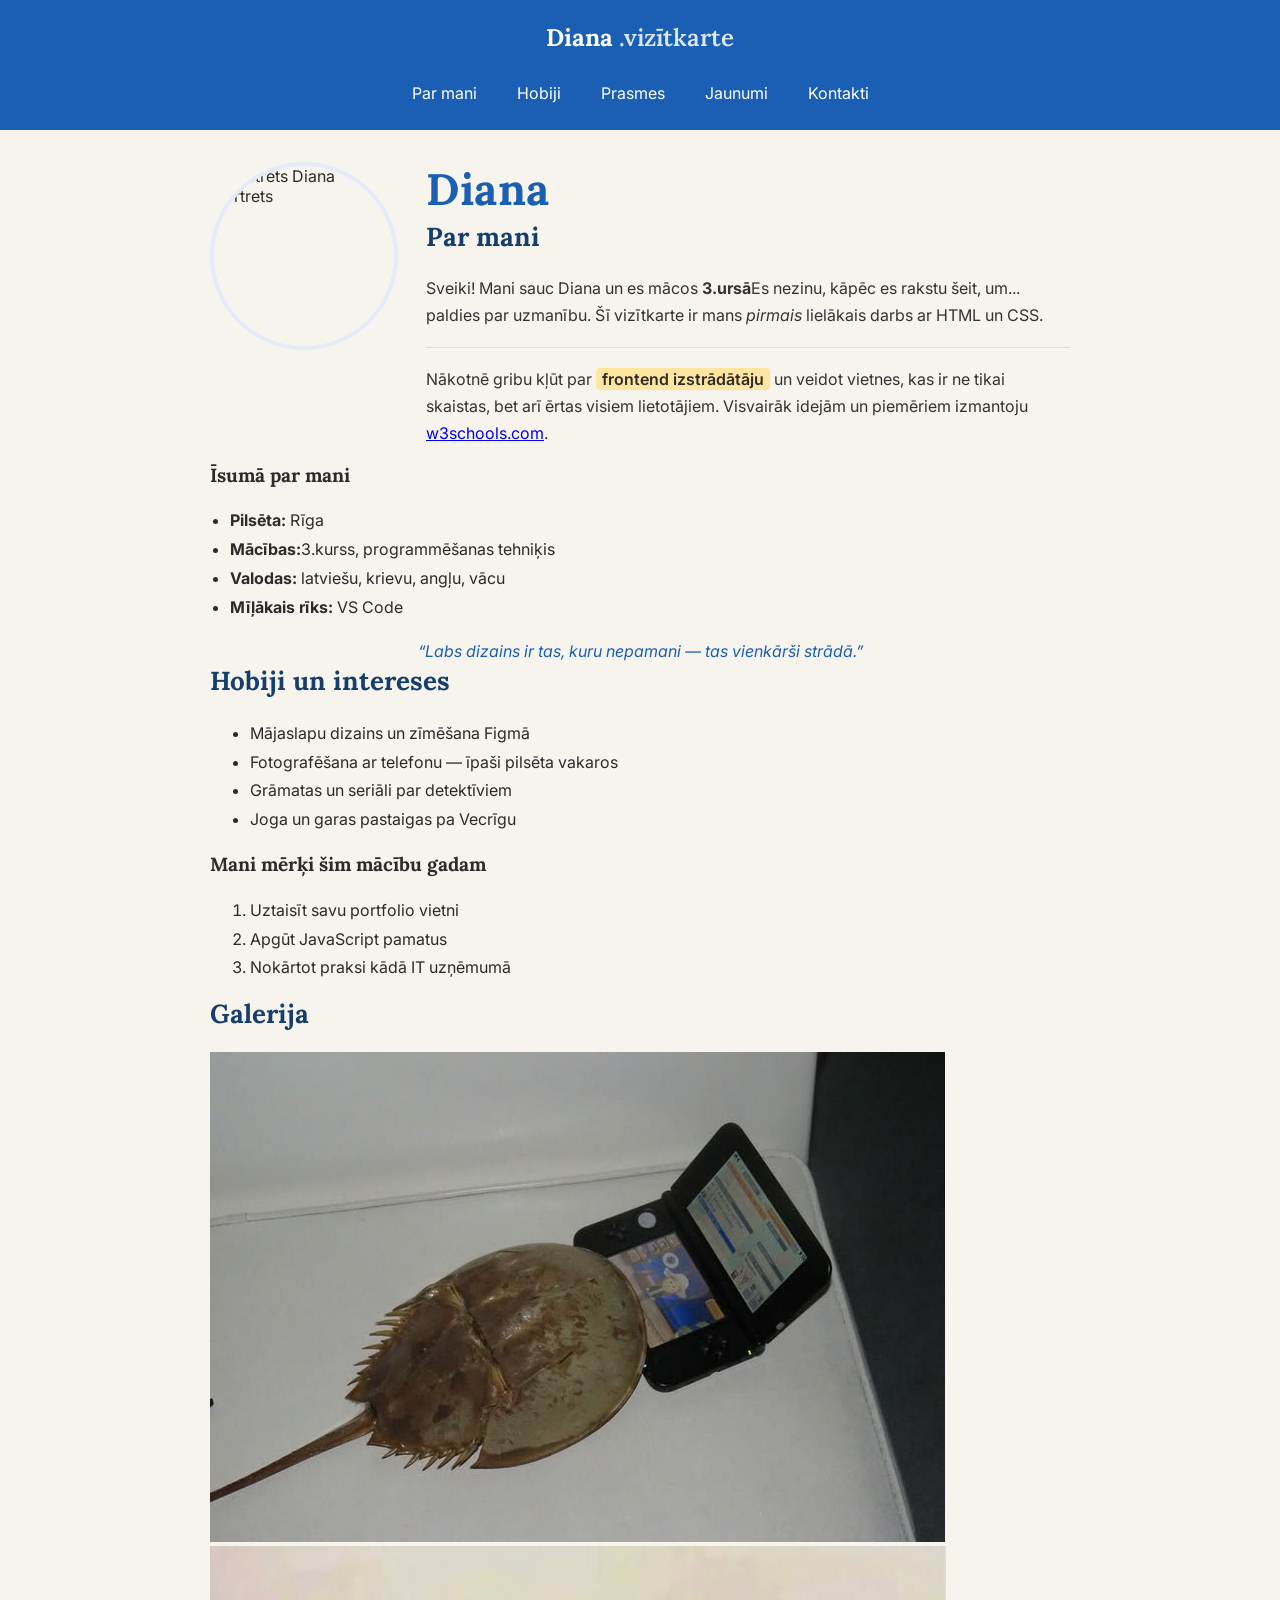
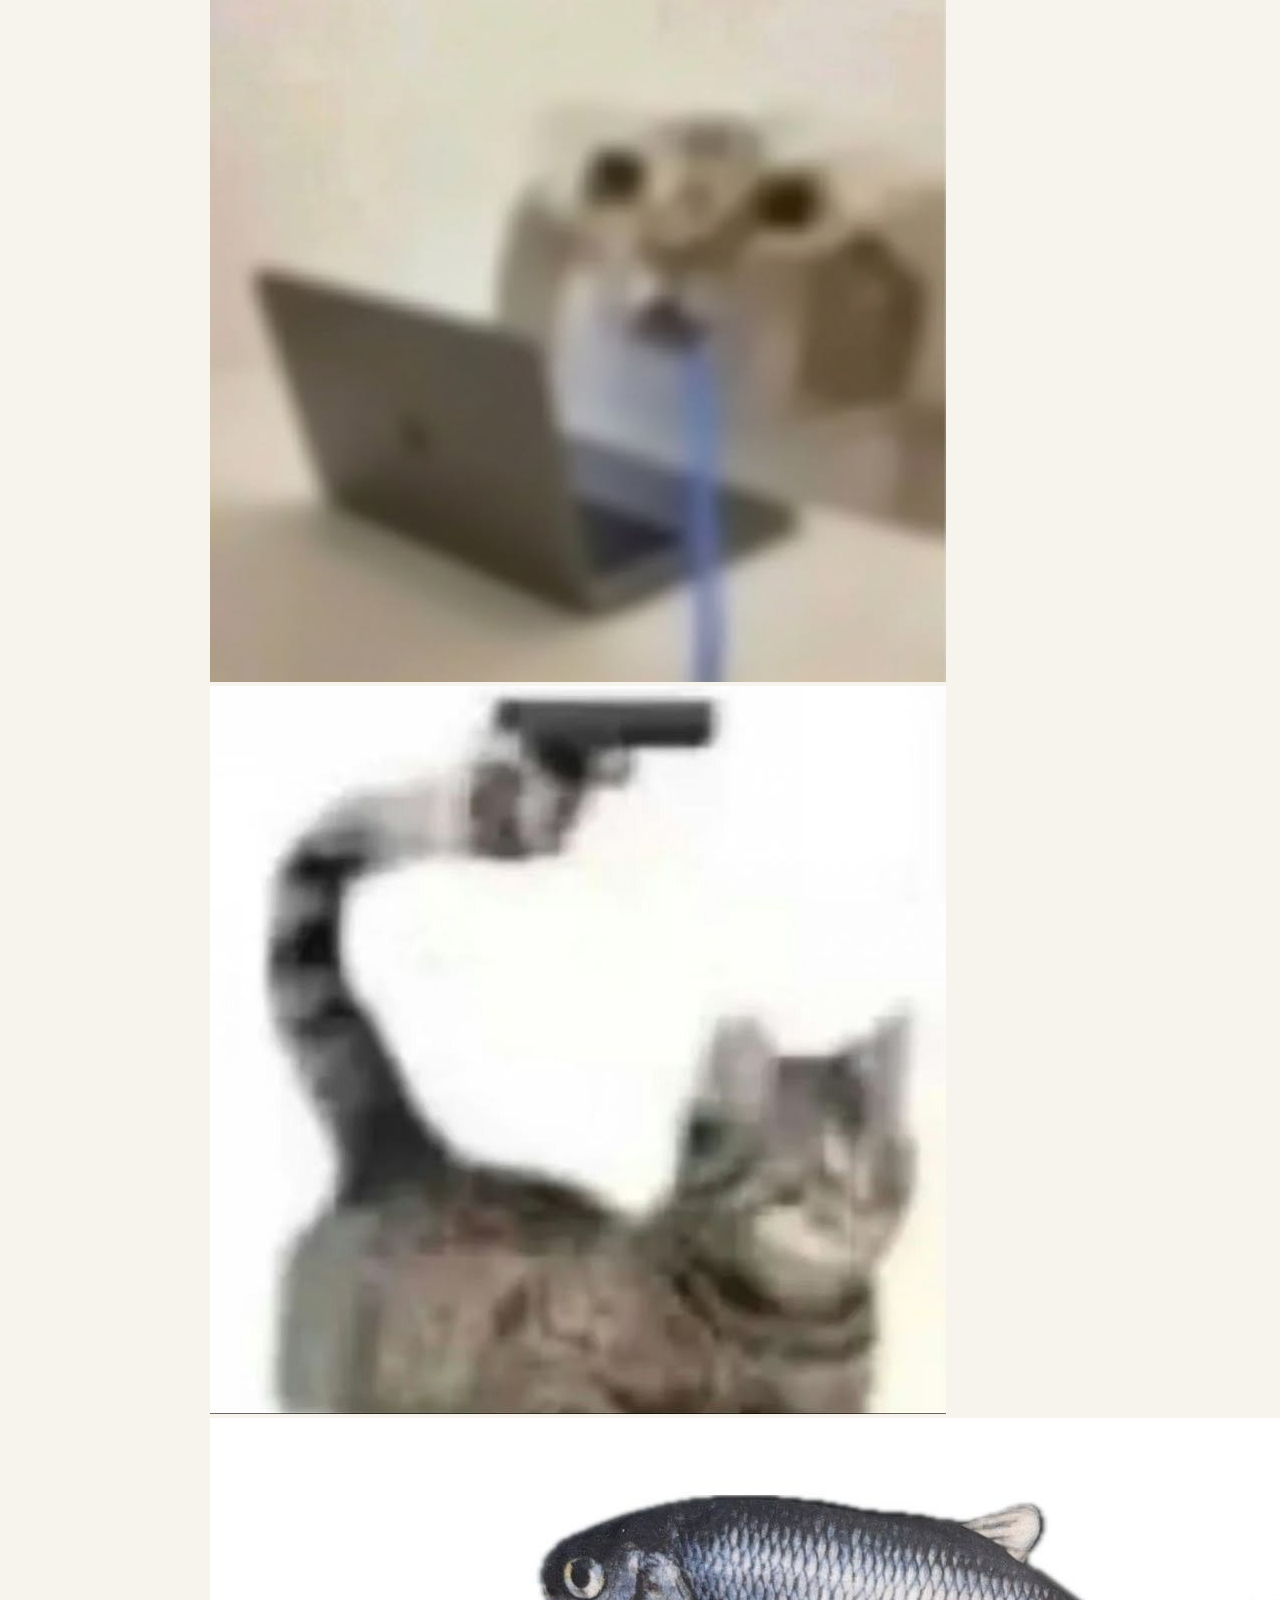
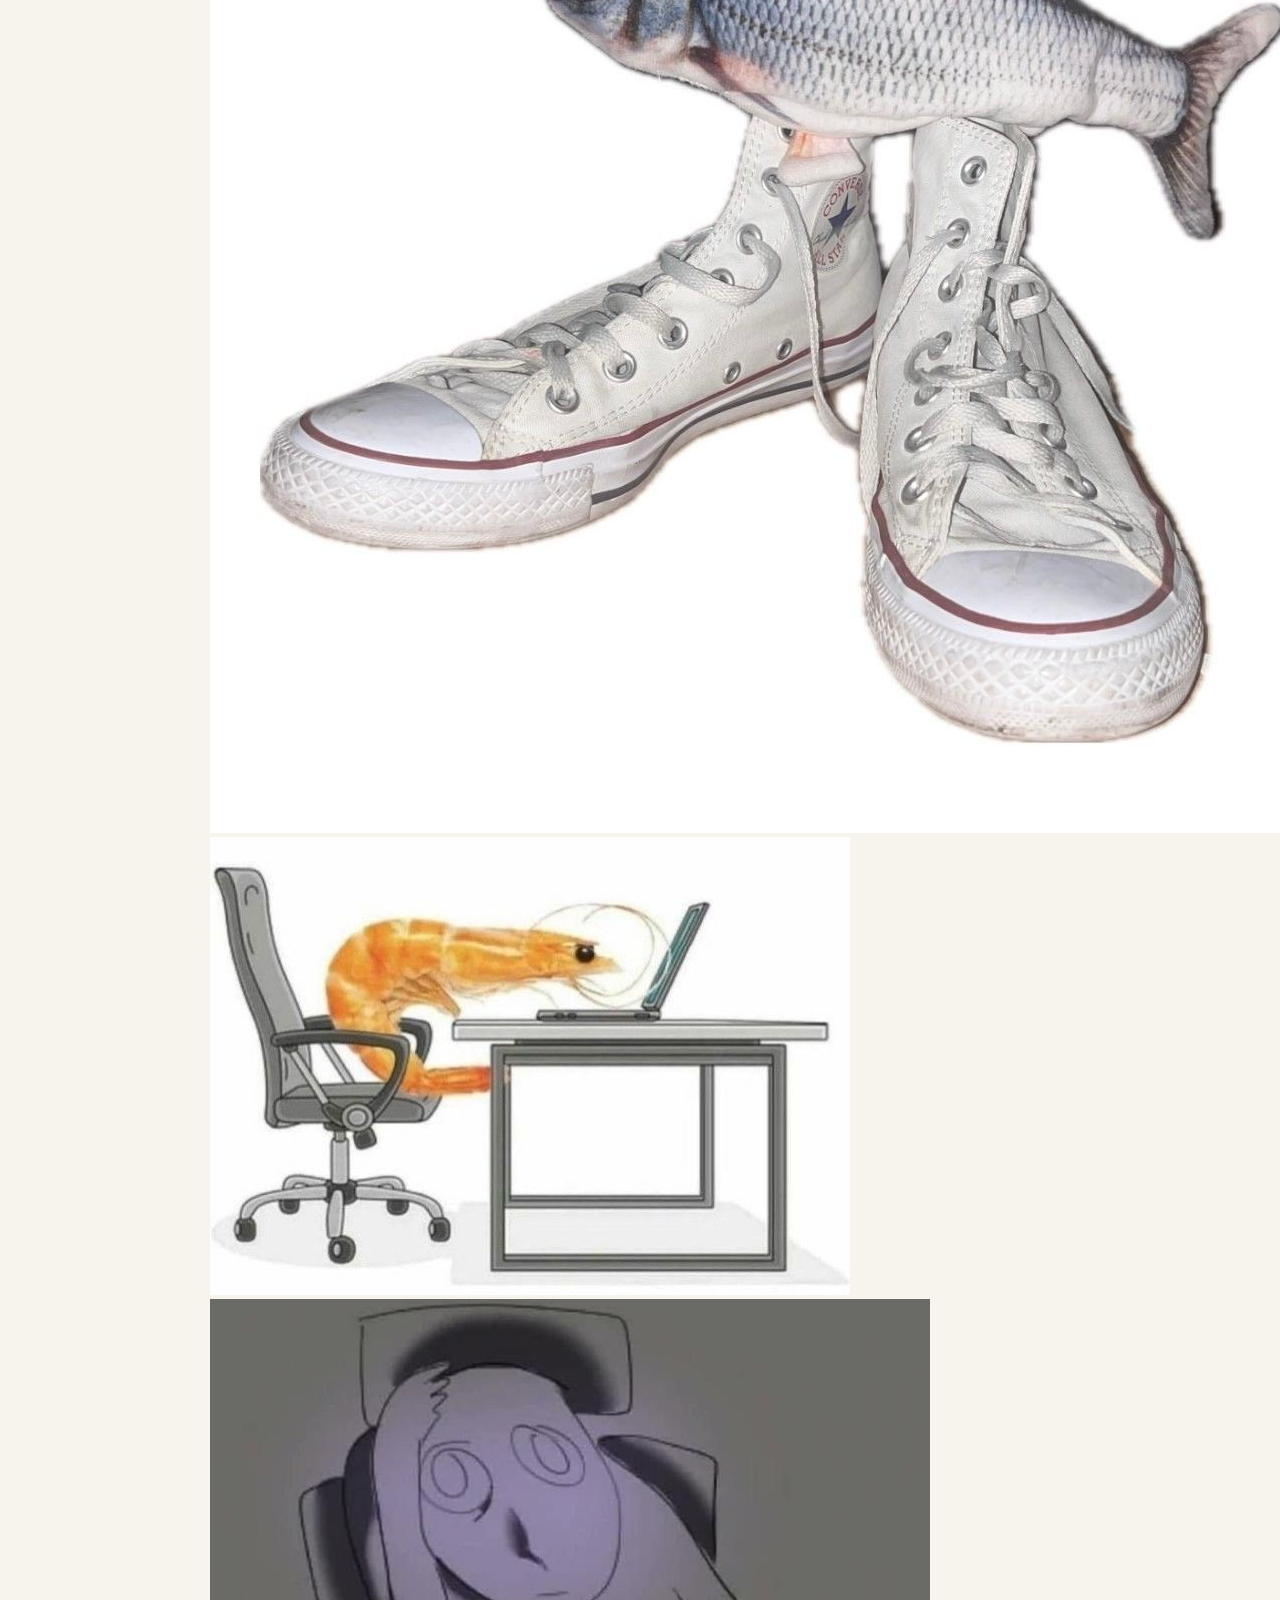
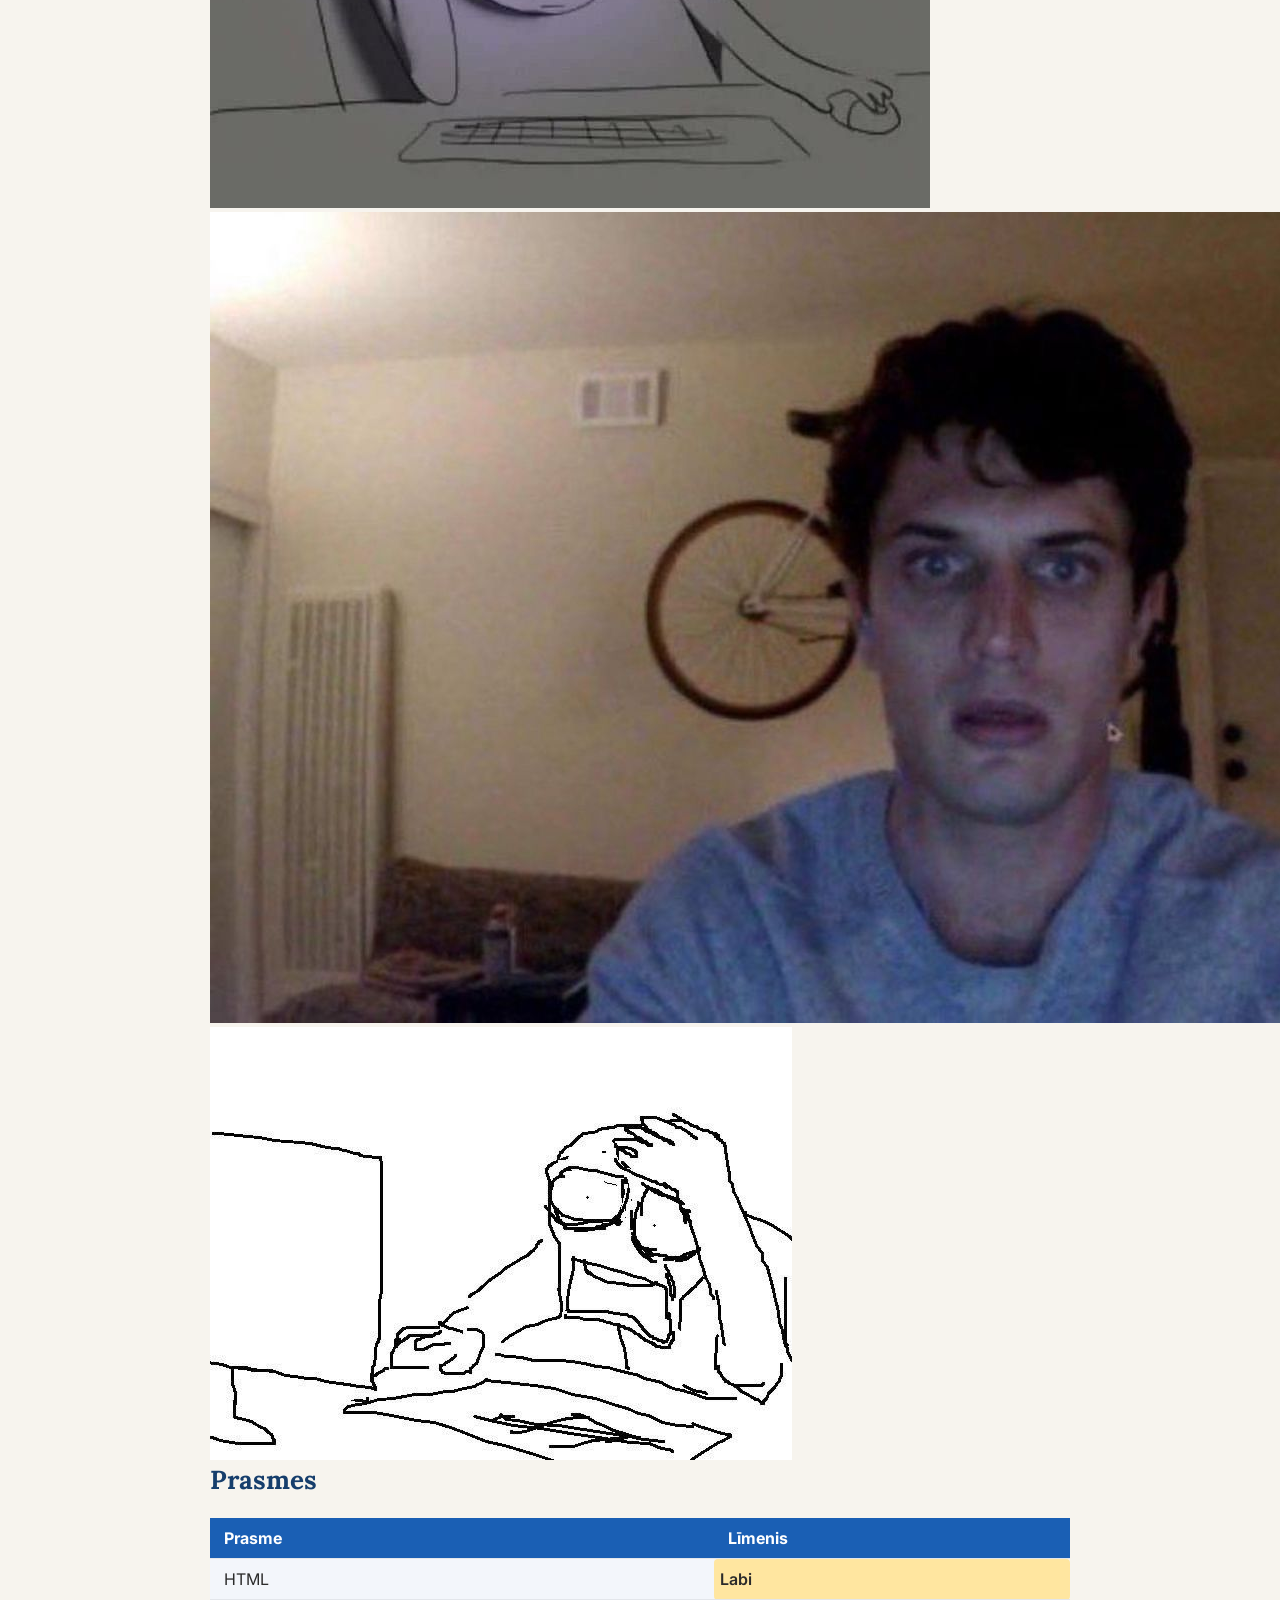
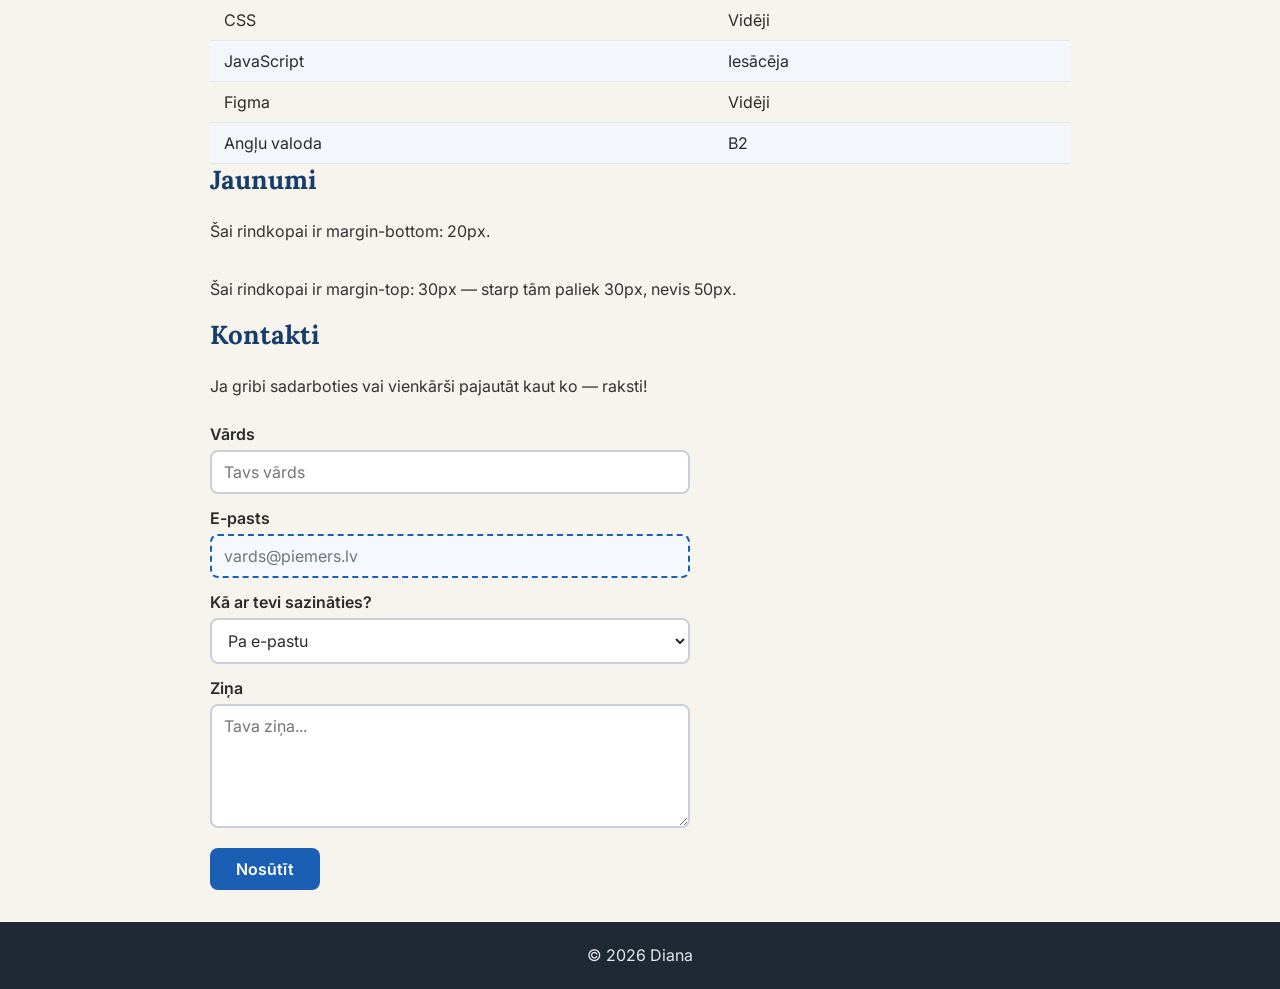
==== index.html @ fee6c6cf "d" ====
<!DOCTYPE html>
<html lang="lv">
<head>
    <meta charset="UTF-8">
    <meta name="viewport" content="width=device-width, initial-scale=1.0">
    <title>Diāna — mana digitālā vizītkarte</title>

    <!-- Google Fonts: Lora virsrakstiem, Inter pārējam tekstam -->
    <link rel="preconnect" href="https://fonts.googleapis.com">
    <link rel="preconnect" href="https://fonts.gstatic.com" crossorigin>
    <link href="https://fonts.googleapis.com/css2?family=Inter:wght@400;600&family=Lora:wght@600;700&display=swap" rel="stylesheet">

    <!-- Viss noformējums atsevišķā failā -->
    <link rel="stylesheet" href="style.css">
</head>
<body>

    <header>
        <p class="logo">Diana <span>.vizītkarte</span></p>
        <nav>
            <ul>
                <li><a href="#par-mani">Par mani</a></li>
                <li><a href="#hobiji">Hobiji</a></li>
                <li><a href="#prasmes">Prasmes</a></li>
                <li><a href="#jaunumi">Jaunumi</a></li>
                <li><a href="#kontakti">Kontakti</a></li>
            </ul>
        </nav>
    </header>   

    <main>

        <section id="par-mani" class="ievads">
            <img src="diana.jpg" width="180" height="180"
                 alt="Ilustrēts Diana portrets">
            <div>
                <h1 id="vards">Diana</h1>
                <h2>Par mani</h2>
                <p>
                    Sveiki! Mani sauc Diana un es mācos <strong>3.ursā</strong>Es nezinu, kāpēc es rakstu šeit, um... paldies par uzmanību. 
                    Šī vizītkarte ir mans <em>pirmais</em> lielākais darbs ar HTML un CSS.
                </p>
                <hr>
                <p>
                    Nākotnē gribu kļūt par <span class="izcelts">frontend izstrādātāju</span> un veidot vietnes,
                    kas ir ne tikai skaistas, bet arī ērtas visiem lietotājiem. Visvairāk idejām un piemēriem
                    izmantoju <a href="https://www.w3schools.com" target="_blank" rel="noopener">w3schools.com</a>.
                </p>
            </div>
        </section>

        <aside>
            <h3>Īsumā par mani</h3>
            <ul>
                <li><b>Pilsēta:</b> Rīga</li>
                <li><b>Mācības:</b>3.kurss, programmēšanas tehniķis</li>
                <li><b>Valodas:</b> latviešu, krievu, angļu, vācu</li>
                <li><b>Mīļākais rīks:</b> VS Code</li>
            </ul>
            <p id="moto" class="citats">“Labs dizains ir tas, kuru nepamani — tas vienkārši strādā.”</p>
        </aside>

        <section id="hobiji">
            <h2>Hobiji un intereses</h2>
            <ul>
                <li>Mājaslapu dizains un zīmēšana Figmā</li>
                <li>Fotografēšana ar telefonu — īpaši pilsēta vakaros</li>
                <li>Grāmatas un seriāli par detektīviem</li>
                <li>Joga un garas pastaigas pa Vecrīgu</li>
            </ul>

            <h3>Mani mērķi šim mācību gadam</h3>
            <ol>
                <li>Uztaisīt savu portfolio vietni</li>
                <li>Apgūt JavaScript pamatus</li>
                <li>Nokārtot praksi kādā IT uzņēmumā</li>
            </ol>
        </section>


        <section id="galerija">
        <h2>Galerija</h2>

        <div class="galerija">
            <img class="liela" src="galerija/1.jpg" alt="некое морское существо">
            <img src="galerija/2.jpg" alt="я">
            <img src="galerija/3.jpg" alt="кот с пистолетом">
            <img src="galerija/4.jpg" alt="рыба в крутых кедах">
            <img src="galerija/5.jpg" alt="креветка за ноутом, символизация осанки программиста">
            <img src="galerija/6.jpg" alt="программист в день делайна">
            <img src="galerija/7.jpg" alt="код сломался">
            <img src="galerija/8.jpg" alt="код сломался 2х">

        </div>
    </section>

        <section id="prasmes">
            <h2>Prasmes</h2>
            <table>
                <tr>
                    <th>Prasme</th>
                    <th>Līmenis</th>
                </tr>
                <tr>
                    <td>HTML</td>
                    <td class="izcelts">Labi</td>
                </tr>
                <tr>
                    <td>CSS</td>
                    <td>Vidēji</td>
                </tr>
                <tr>
                    <td>JavaScript</td>
                    <td>Iesācēja</td>
                </tr>
                <tr>
                    <td>Figma</td>
                    <td>Vidēji</td>
                </tr> 
                <tr>
                    <td>Angļu valoda</td>
                    <td>B2</td>
                </tr>
            </table>
        </section>

        <section id="jaunumi">
            <h2>Jaunumi</h2>
          

            <p class="atstarpe-a">Šai rindkopai ir margin-bottom: 20px.</p>
            <p class="atstarpe-b">Šai rindkopai ir margin-top: 30px — starp tām paliek 30px, nevis 50px.</p>
        </section>

        <section id="kontakti">
            <h2>Kontakti</h2>
            <p>Ja gribi sadarboties vai vienkārši pajautāt kaut ko — raksti!</p>
            <form>
                <label for="vardsLauks">Vārds</label>
                <input type="text" id="vardsLauks" name="vards" placeholder="Tavs vārds">

                <label for="epasts">E-pasts</label>
                <input type="email" id="epasts" name="epasts" placeholder="vards@piemers.lv">

                <label for="sazina">Kā ar tevi sazināties?</label>
                <select id="sazina" name="sazina">
                    <option>Pa e-pastu</option>
                    <option>Pa tālruni</option>
                    <option>Discord</option>
                </select>

                <label for="zinja">Ziņa</label>
                <textarea id="zinja" name="zinja" rows="5" placeholder="Tava ziņa..."></textarea>

                <button type="submit">Nosūtīt</button>
            </form>
        </section>

    </main>

    <footer>
        <p>© 2026 Diana </p>
    </footer>

</body>
</html>
---- style.css ----
body {
    margin: 0;
    font-family: "Inter", Arial, Helvetica, sans-serif;
    color: #2b2b2b;
    background-color: rgb(247, 244, 238);  
}
h1, h2, h3 {
    font-family: "Lora", Georgia, "Times New Roman", serif;
    line-height: 1.25;
}

h1 {
    font-size: 44px;
    margin: 0 0 4px;
}

h2 {
    font-size: 26px;
    margin-top: 0;
}

h3 {
    font-size: 19px;
}

p {
    line-height: 1.7;
    color: #333333;
}

ul, ol {
    line-height: 1.8;
}

h2 {
    color: gray;
}
h2 {
    color: #163e6c;
}

#vards {
    color: #1a5fb4;
    letter-spacing: 0.5px;
}

.izcelts {
    background-color: rgb(255, 230, 160);
    color: #2b2b2b;
    padding: 1px 6px;
    border-radius: 4px;
    font-weight: 600;
}

header {
    background-color: #1a5fb4;
    color: white;
    text-align: center;
    padding: 18px 16px 10px;
}

.logo {
    margin: 0 0 8px;
    font-family: "Lora", Georgia, serif;
    font-size: 24px;
    font-weight: 700;
    color: white;
}

.logo span {
    font-weight: 600;
    opacity: 0.85;
}

nav ul {
    list-style: none;
    margin: 0;
    padding: 0;
}

nav li {
    display: inline-block;
    margin: 4px 2px;
}

nav a {
    display: inline-block;
    padding: 6px 14px;
    color: white;
    text-decoration: none;
    border: 2px solid transparent;
    border-radius: 20px;
}

nav a:hover {
    background-color: white;
    color: #1a5fb4;
}

nav a:focus-visible {
    outline: 3px solid rgb(255, 230, 160);
    outline-offset: 2px;
}
main {
    max-width: 860px;
    margin: 0 auto;
    padding: 32px 16px;
}
selection{
    background-color: white;
    border: 2px solid #d9dee6;
    border-radius: 14px;
    padding: 24px 28px;      
    margin-bottom: 28px; }
.ievads {
    display: flex;
    gap: 28px;
    align-items: flex-start;
}

.ievads img {
    flex-shrink: 0;
    border-radius: 50%;
    border: 4px solid #e3ecf8;
}

hr {
    border: none;
    border-top: 1px solid #d9dee6;
    margin: 18px 0;
}

selection{
    background-color: #e9f0fa;
    border-left: 5px solid #1a5fb4;
    border-radius: 10px;
    padding: 18px 24px;
    margin-bottom: 28px;
}

aside h3 {
    margin-top: 0;
}

aside ul {
    padding-left: 20px;
    line-height: 1.8;
}


.citats {
    color: gray;
    font-style: italic;
    text-align: center;
    margin-bottom: 0;
}
#moto {
    color: #1a5fb4;
}
table {
    width: 100%;
    border-collapse: collapse;
}

th, td {
    text-align: left;
    padding: 10px 14px;
    border-bottom: 1px solid #e3e6eb;
}

th {
    background-color: #1a5fb4;
    color: white;
}

tr:nth-child(even) {
    background-color: rgb(243, 246, 251);
}

.kartite {
    box-sizing: border-box;
    width: 280px;
    padding: 15px;
    border: 4px solid #1a5fb4;
    border-radius: 12px;
    background-color: #f5f8fd;
    margin-bottom: 20px;
}

.kartite h3 {
    margin-top: 0;
}

.kartite p {
    margin-bottom: 0;
}

.atstarpe-a {
    margin-bottom: 20px;
}
.atstarpe-b {
    margin-top: 30px;
}


form {
    display: grid;
    gap: 6px;
    max-width: 480px;
}

label {
    font-weight: 600;
    margin-top: 8px;
}

input, select, textarea {
    font-family: inherit;
    font-size: 16px;
    padding: 10px 12px;
    border: 2px solid #c9d0da;
    border-radius: 8px;
    background-color: white;
    color: #2b2b2b;
}
input[type="email"] {
    border-style: dashed;
    border-color: #1a5fb4;
    background-color: #f5f8fd;
}

input:focus, select:focus, textarea:focus {
    outline: 3px solid rgb(255, 200, 80);
    outline-offset: 2px;
    border-color: #1a5fb4;
}

button {
    justify-self: start;
    margin-top: 14px;
    padding: 11px 26px;
    font-family: inherit;
    font-size: 16px;
    font-weight: 600;
    color: white;
    background-color: #1a5fb4;
    border: none;
    border-radius: 8px;
    cursor: pointer;
}

button:hover {
    background-color: #144a8c;
}

footer {
    background-color: #1f2933;
    text-align: center;
    padding: 20px 16px;
}

footer p {
    margin: 0;
    color: #e4e7eb;
}

@media (max-width: 600px) {
    .ievads {
        flex-direction: column;
        align-items: center;
        text-align: center;
    }
    .ievads p {
        text-align: left;
    }
    h1 {
        font-size: 36px;
    }
    section {
        padding: 20px 18px;
    }
}
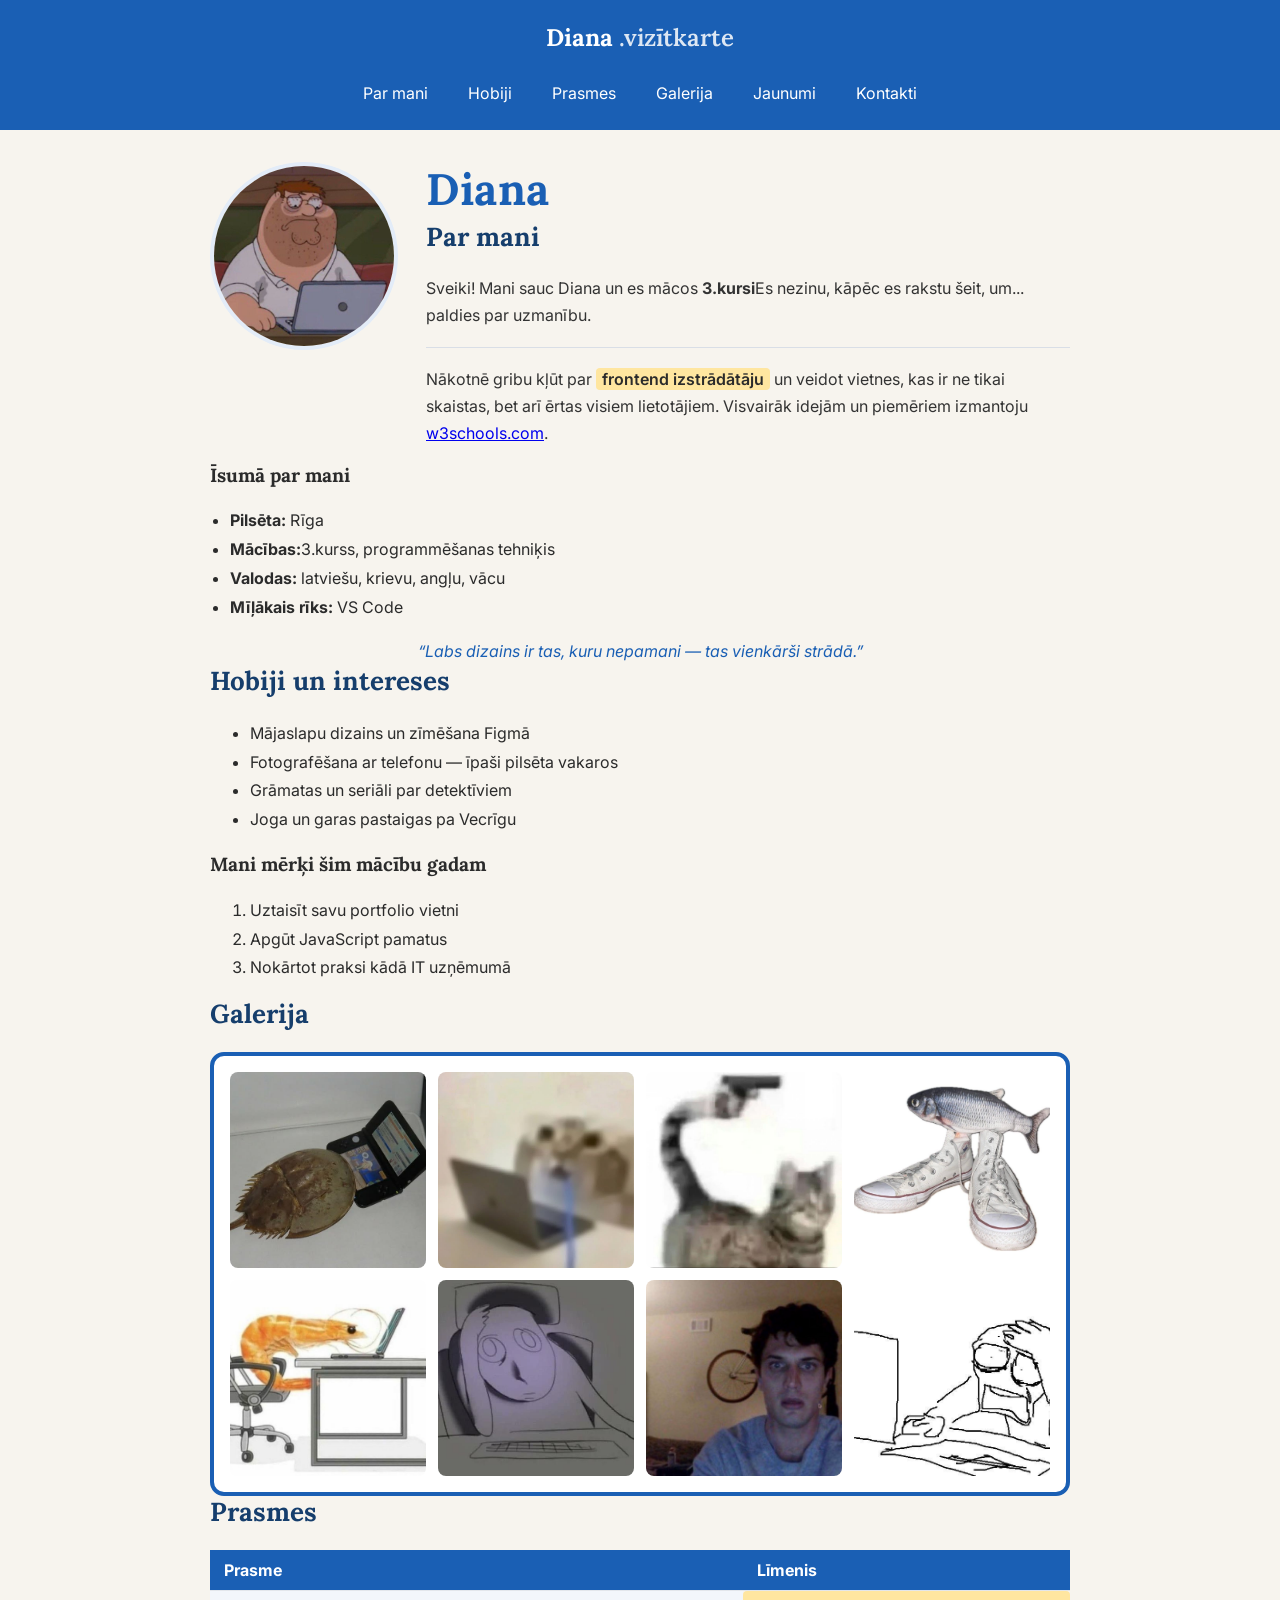
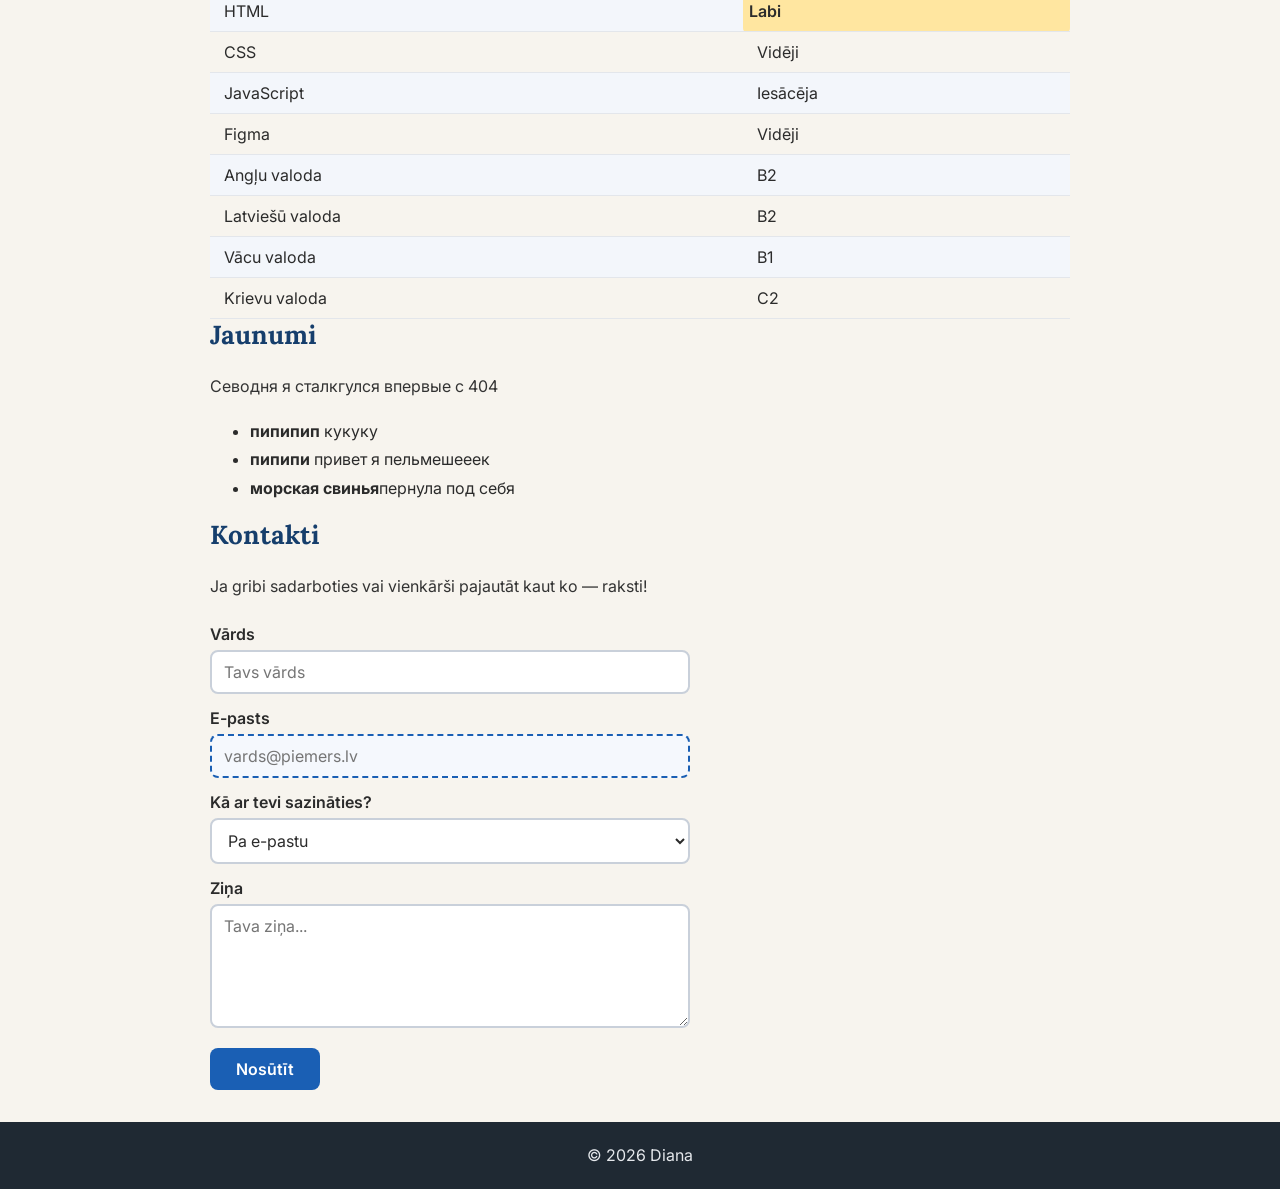
==== commit cbf85bf2: "y" ====
--- a/index.html
+++ b/index.html
@@ -22,6 +22,7 @@
                 <li><a href="#par-mani">Par mani</a></li>
                 <li><a href="#hobiji">Hobiji</a></li>
                 <li><a href="#prasmes">Prasmes</a></li>
+                 <li><a href="#galerija">Galerija</a></li>
                 <li><a href="#jaunumi">Jaunumi</a></li>
                 <li><a href="#kontakti">Kontakti</a></li>
             </ul>
@@ -37,8 +38,7 @@
                 <h1 id="vards">Diana</h1>
                 <h2>Par mani</h2>
                 <p>
-                    Sveiki! Mani sauc Diana un es mācos <strong>3.ursā</strong>Es nezinu, kāpēc es rakstu šeit, um... paldies par uzmanību. 
-                    Šī vizītkarte ir mans <em>pirmais</em> lielākais darbs ar HTML un CSS.
+                    Sveiki! Mani sauc Diana un es mācos <strong>3.kursi</strong>Es nezinu, kāpēc es rakstu šeit, um... paldies par uzmanību. 
                 </p>
                 <hr>
                 <p>
@@ -121,15 +121,29 @@
                     <td>Angļu valoda</td>
                     <td>B2</td>
                 </tr>
+                <tr>
+                    <td>Latviešū valoda</td>
+                    <td>B2</td>
+                </tr>
+                <tr>
+                    <td>Vācu valoda</td>
+                    <td>B1</td>
+                </tr>
+                <tr>
+                    <td>Krievu valoda</td>
+                    <td>C2</td>
+                </tr>
             </table>
         </section>
 
         <section id="jaunumi">
             <h2>Jaunumi</h2>
-          
-
-            <p class="atstarpe-a">Šai rindkopai ir margin-bottom: 20px.</p>
-            <p class="atstarpe-b">Šai rindkopai ir margin-top: 30px — starp tām paliek 30px, nevis 50px.</p>
+            <p>Севодня я сталкгулся впервые с 404</p>
+            <ul>
+                <li><b>пипипип</b> кукуку</li>
+                <li><b>пипипи</b> привет я пельмешееек</li>
+                <li><b>морская свинья</b>пернула под себя</li>
+            </ul>
         </section>
 
         <section id="kontakti">
@@ -146,7 +160,6 @@
                 <select id="sazina" name="sazina">
                     <option>Pa e-pastu</option>
                     <option>Pa tālruni</option>
-                    <option>Discord</option>
                 </select>
 
                 <label for="zinja">Ziņa</label>
--- a/style.css
+++ b/style.css
@@ -178,6 +178,23 @@
     background-color: rgb(243, 246, 251);
 }
 
+.galerija {
+    display: grid;
+    grid-template-columns: repeat(4, 1fr); 
+    gap: 12px;                           
+    padding: 16px;                         
+    border: 4px solid #1a5fb4;
+    border-radius: 14px;
+    background-color: white;
+}
+
+.galerija img {
+    display: block;
+    width: 100%;
+    aspect-ratio: 1 / 1;  
+    object-fit: cover;    
+    border-radius: 8px;
+}
 .kartite {
     box-sizing: border-box;
     width: 280px;
@@ -280,4 +297,7 @@
     section {
         padding: 20px 18px;
     }
+        .galerija {
+        grid-template-columns: repeat(2, 1fr);
+    }
 }
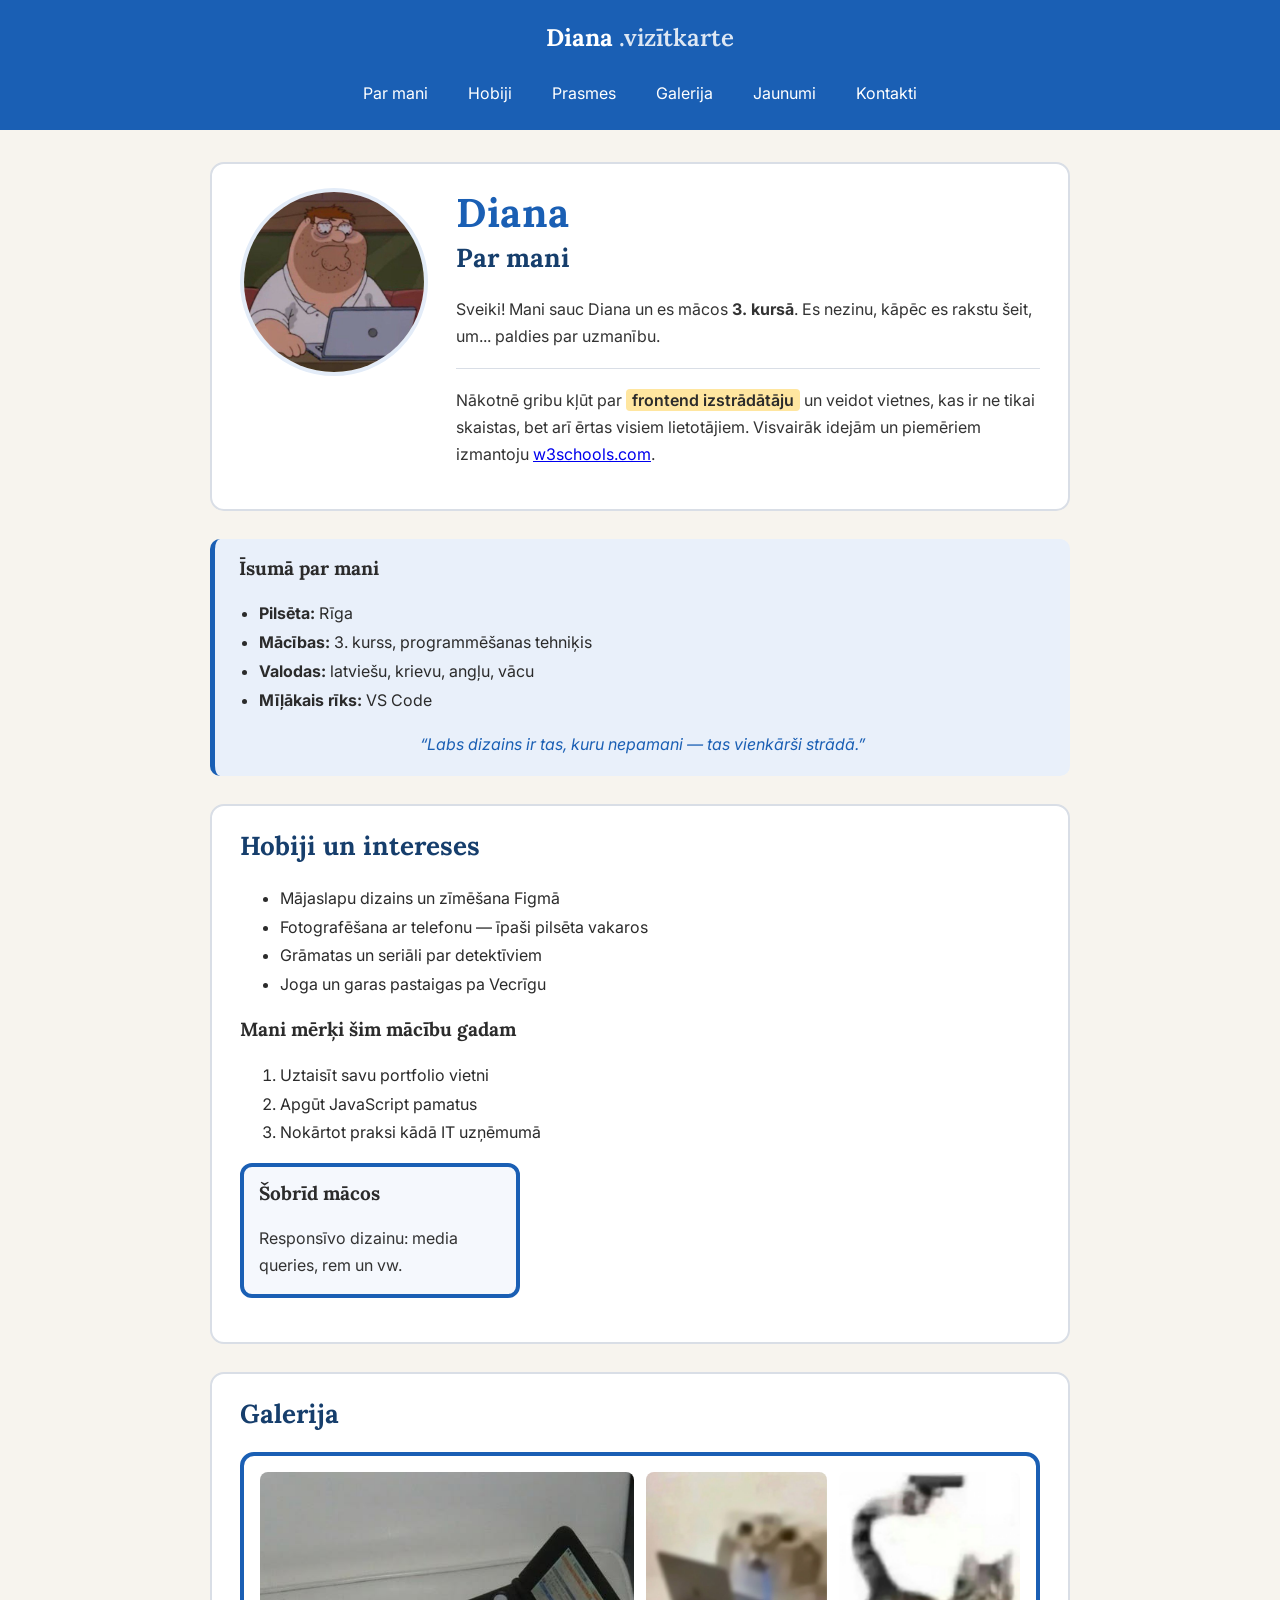
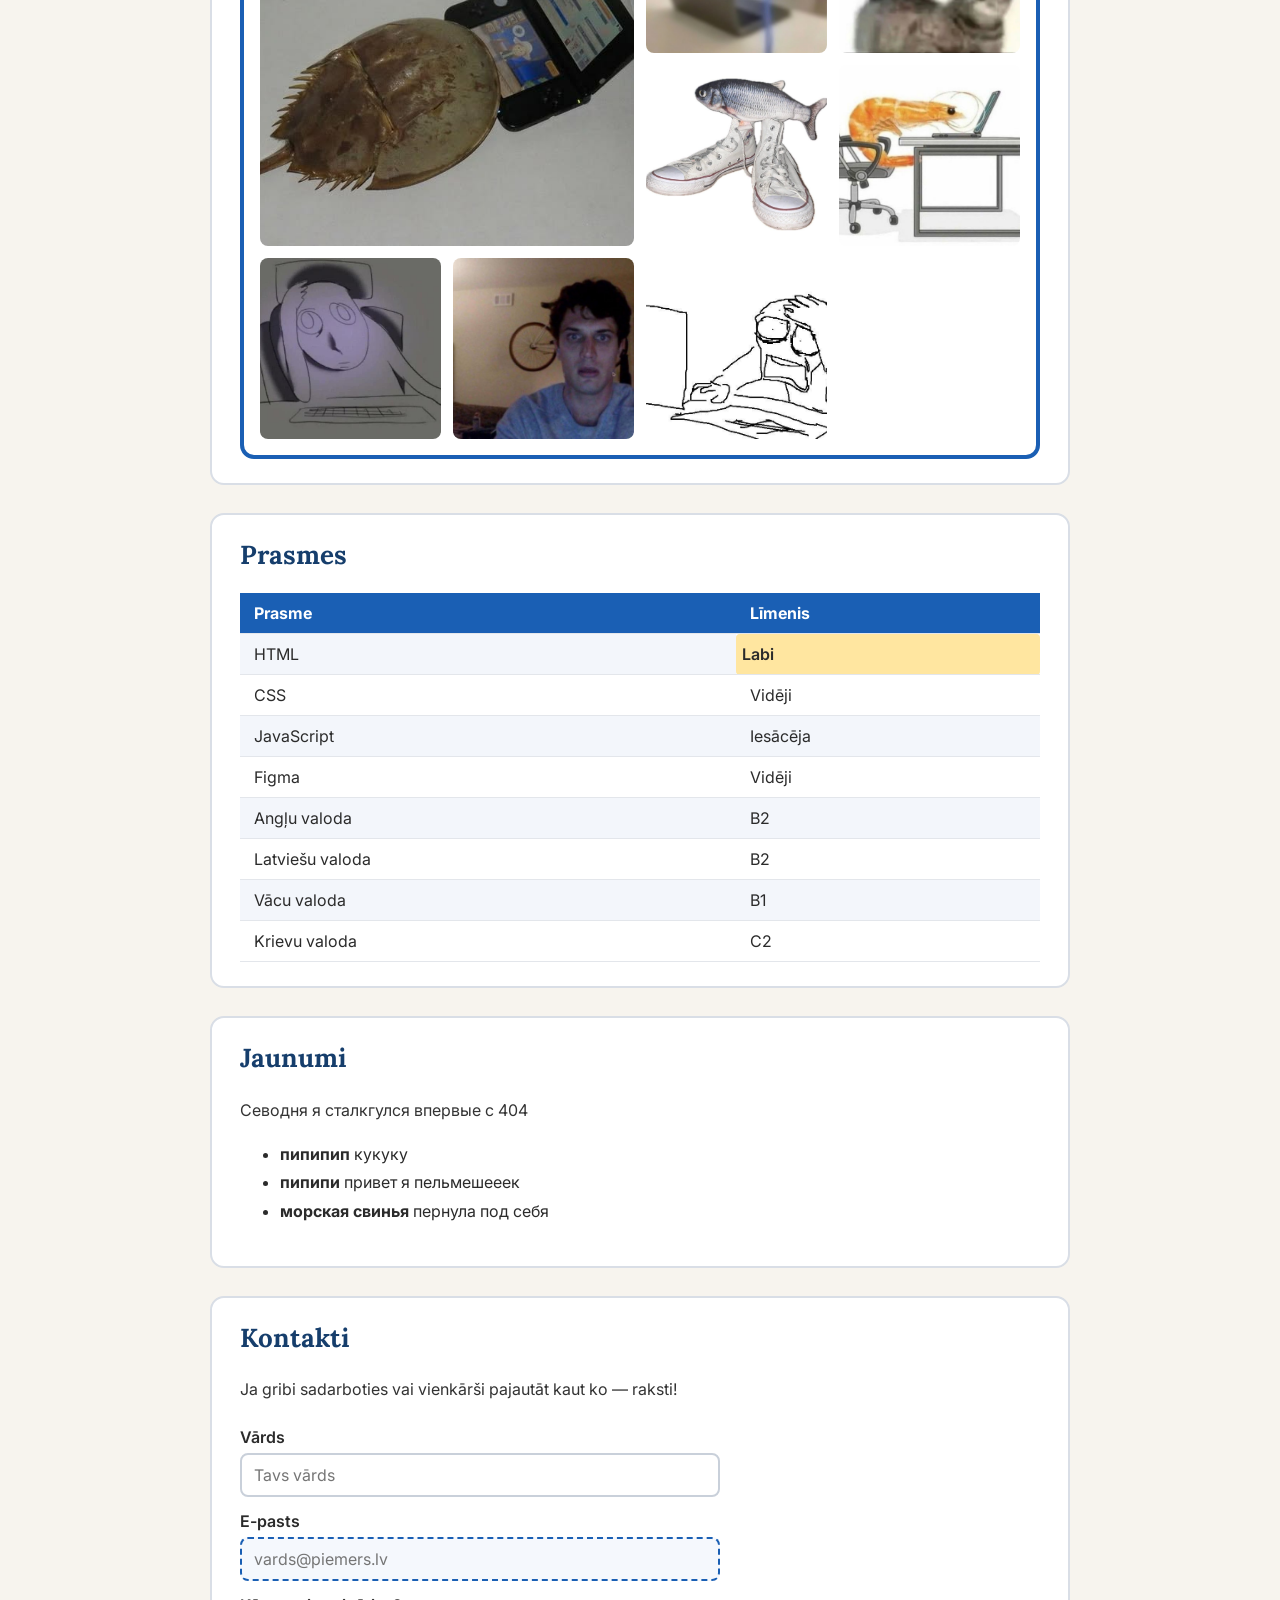
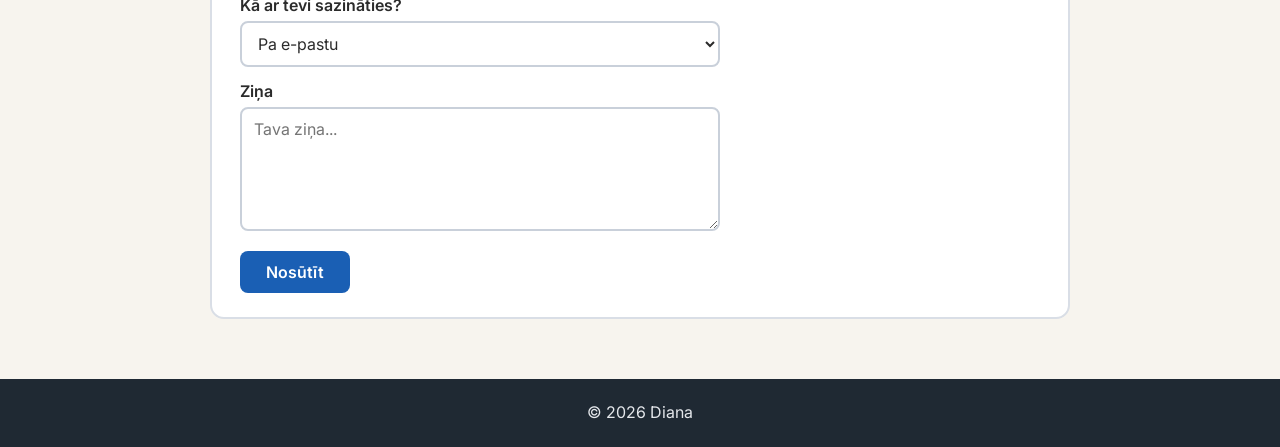
==== commit 53eeea0d: "N8 complete" ====
--- a/index.html
+++ b/index.html
@@ -2,7 +2,10 @@
 <html lang="lv">
 <head>
     <meta charset="UTF-8">
-    <meta name="viewport" content="width=device-width, initial-scale=1.0">
+    <!-- N8 1. prasība
+         Bez viewport rindas: innerWidth = 980. Lapa izskatījās kā samazināta datora versija — sīks teksts, @media nestrādāja.
+         Ar viewport rindu: innerWidth = 390. Lapa ir ekrāna platumā, teksts normālā izmērā, @media strādā. -->
+    <meta name="viewport" content="width=device-width, initial-scale=1">
     <title>Diāna — mana digitālā vizītkarte</title>
 
     <!-- Google Fonts: Lora virsrakstiem, Inter pārējam tekstam -->
@@ -22,12 +25,12 @@
                 <li><a href="#par-mani">Par mani</a></li>
                 <li><a href="#hobiji">Hobiji</a></li>
                 <li><a href="#prasmes">Prasmes</a></li>
-                 <li><a href="#galerija">Galerija</a></li>
+                <li><a href="#galerija">Galerija</a></li>
                 <li><a href="#jaunumi">Jaunumi</a></li>
                 <li><a href="#kontakti">Kontakti</a></li>
             </ul>
         </nav>
-    </header>   
+    </header>
 
     <main>
 
@@ -38,7 +41,7 @@
                 <h1 id="vards">Diana</h1>
                 <h2>Par mani</h2>
                 <p>
-                    Sveiki! Mani sauc Diana un es mācos <strong>3.kursi</strong>Es nezinu, kāpēc es rakstu šeit, um... paldies par uzmanību. 
+                    Sveiki! Mani sauc Diana un es mācos <strong>3. kursā</strong>. Es nezinu, kāpēc es rakstu šeit, um... paldies par uzmanību.
                 </p>
                 <hr>
                 <p>
@@ -53,7 +56,7 @@
             <h3>Īsumā par mani</h3>
             <ul>
                 <li><b>Pilsēta:</b> Rīga</li>
-                <li><b>Mācības:</b>3.kurss, programmēšanas tehniķis</li>
+                <li><b>Mācības:</b> 3. kurss, programmēšanas tehniķis</li>
                 <li><b>Valodas:</b> latviešu, krievu, angļu, vācu</li>
                 <li><b>Mīļākais rīks:</b> VS Code</li>
             </ul>
@@ -75,24 +78,28 @@
                 <li>Apgūt JavaScript pamatus</li>
                 <li>Nokārtot praksi kādā IT uzņēmumā</li>
             </ol>
+
+            <!-- N8 2. prasība: kartīte (pārbaudām 320px un 1280px platumā) -->
+            <div class="kartite">
+                <h3>Šobrīd mācos</h3>
+                <p>Responsīvo dizainu: media queries, rem un vw.</p>
+            </div>
         </section>
 
+        <section id="galerija">
+            <h2>Galerija</h2>
 
-        <section id="galerija">
-        <h2>Galerija</h2>
-
-        <div class="galerija">
-            <img class="liela" src="galerija/1.jpg" alt="некое морское существо">
-            <img src="galerija/2.jpg" alt="я">
-            <img src="galerija/3.jpg" alt="кот с пистолетом">
-            <img src="galerija/4.jpg" alt="рыба в крутых кедах">
-            <img src="galerija/5.jpg" alt="креветка за ноутом, символизация осанки программиста">
-            <img src="galerija/6.jpg" alt="программист в день делайна">
-            <img src="galerija/7.jpg" alt="код сломался">
-            <img src="galerija/8.jpg" alt="код сломался 2х">
-
-        </div>
-    </section>
+            <div class="galerija">
+                <img class="liela" src="galerija/1.jpg" alt="некое морское существо">
+                <img src="galerija/2.jpg" alt="я">
+                <img src="galerija/3.jpg" alt="кот с пистолетом">
+                <img src="galerija/4.jpg" alt="рыба в крутых кедах">
+                <img src="galerija/5.jpg" alt="креветка за ноутом, символизация осанки программиста">
+                <img src="galerija/6.jpg" alt="программист в день делайна">
+                <img src="galerija/7.jpg" alt="код сломался">
+                <img src="galerija/8.jpg" alt="код сломался 2х">
+            </div>
+        </section>
 
         <section id="prasmes">
             <h2>Prasmes</h2>
@@ -116,13 +123,13 @@
                 <tr>
                     <td>Figma</td>
                     <td>Vidēji</td>
-                </tr> 
+                </tr>
                 <tr>
                     <td>Angļu valoda</td>
                     <td>B2</td>
                 </tr>
                 <tr>
-                    <td>Latviešū valoda</td>
+                    <td>Latviešu valoda</td>
                     <td>B2</td>
                 </tr>
                 <tr>
@@ -142,7 +149,7 @@
             <ul>
                 <li><b>пипипип</b> кукуку</li>
                 <li><b>пипипи</b> привет я пельмешееек</li>
-                <li><b>морская свинья</b>пернула под себя</li>
+                <li><b>морская свинья</b> пернула под себя</li>
             </ul>
         </section>
 
@@ -172,7 +179,7 @@
     </main>
 
     <footer>
-        <p>© 2026 Diana </p>
+        <p>© 2026 Diana</p>
     </footer>
 
 </body>
--- a/style.css
+++ b/style.css
@@ -1,9 +1,8 @@
-
 body {
     margin: 0;
     font-family: "Inter", Arial, Helvetica, sans-serif;
     color: #2b2b2b;
-    background-color: rgb(247, 244, 238);  
+    background-color: rgb(247, 244, 238);
 }
 h1, h2, h3 {
     font-family: "Lora", Georgia, "Times New Roman", serif;
@@ -11,14 +10,24 @@
 }
 
 h1 {
-    font-size: 44px;
+    /* font-size: 44px; */
+    /* font-size: 2.75rem;   N8 5.: 44 / 16 = 2.75 */
+    /* font-size: 8vw;       N8 6.: 1280px platumā = 102.4px, 320px platumā = 25.6px */
+    font-size: clamp(1.75rem, 8vw, 2.5rem);
+    /* N8 6.: 1.75rem (28px) — minimums, mazāks nebūs;
+       8vw — vēlamais izmērs, 8% no ekrāna platuma, mainās kopā ar ekrānu;
+       2.5rem (40px) — maksimums, lielāks nebūs */
     margin: 0 0 4px;
 }
 
 h2 {
-    font-size: 26px;
+    /* font-size: 26px; */
+    font-size: 1.625rem; /* N8 5.: 26 / 16 = 1.625 */
     margin-top: 0;
 }
+/* N8 5.: Ar px, kad pārlūkā ieliku Font size → Very large, virsraksti palika tikpat lieli,
+   bet parastais teksts palielinājās — virsraksti kļuva gandrīz kā teksts.
+   Ar rem virsraksti palielinājās kopā ar tekstu. */
 
 h3 {
     font-size: 19px;
@@ -102,17 +111,21 @@
     outline: 3px solid rgb(255, 230, 160);
     outline-offset: 2px;
 }
+
 main {
     max-width: 860px;
     margin: 0 auto;
     padding: 32px 16px;
 }
-selection{
+
+section {
     background-color: white;
     border: 2px solid #d9dee6;
     border-radius: 14px;
-    padding: 24px 28px;      
-    margin-bottom: 28px; }
+    padding: 24px 28px;
+    margin-bottom: 28px;
+}
+
 .ievads {
     display: flex;
     gap: 28px;
@@ -131,7 +144,7 @@
     margin: 18px 0;
 }
 
-selection{
+aside {
     background-color: #e9f0fa;
     border-left: 5px solid #1a5fb4;
     border-radius: 10px;
@@ -148,7 +161,6 @@
     line-height: 1.8;
 }
 
-
 .citats {
     color: gray;
     font-style: italic;
@@ -158,6 +170,7 @@
 #moto {
     color: #1a5fb4;
 }
+
 table {
     width: 100%;
     border-collapse: collapse;
@@ -180,9 +193,9 @@
 
 .galerija {
     display: grid;
-    grid-template-columns: repeat(4, 1fr); 
-    gap: 12px;                           
-    padding: 16px;                         
+    grid-template-columns: repeat(4, 1fr);
+    gap: 12px;
+    padding: 16px;
     border: 4px solid #1a5fb4;
     border-radius: 14px;
     background-color: white;
@@ -191,13 +204,15 @@
 .galerija img {
     display: block;
     width: 100%;
-    aspect-ratio: 1 / 1;  
-    object-fit: cover;    
+    aspect-ratio: 1 / 1;
+    object-fit: cover;
     border-radius: 8px;
 }
+
 .kartite {
     box-sizing: border-box;
     width: 280px;
+    max-width: 100%; /* N8 2.: kartīte nekad nav platāka par vecāku elementu */
     padding: 15px;
     border: 4px solid #1a5fb4;
     border-radius: 12px;
@@ -219,7 +234,6 @@
 .atstarpe-b {
     margin-top: 30px;
 }
-
 
 form {
     display: grid;
@@ -240,6 +254,7 @@
     border-radius: 8px;
     background-color: white;
     color: #2b2b2b;
+    min-width: 0; /* N8 2.: bez šī 320px platumā lauki izlīda ārā no sekcijas */
 }
 input[type="email"] {
     border-style: dashed;
@@ -291,13 +306,73 @@
     .ievads p {
         text-align: left;
     }
-    h1 {
+    /* h1 {
         font-size: 36px;
     }
+    N8 6.: izkomentēju — clamp() tagad pats samazina virsrakstu telefonā */
     section {
         padding: 20px 18px;
     }
-        .galerija {
+    .galerija {
         grid-template-columns: repeat(2, 1fr);
     }
-}+}
+
+
+/* ===== N8 — responsīvais dizains ===== */
+
+/* N8 2. Kas plīst 320px platumā:
+   - navigācija: 6 saites sadalās vairākās nevienādās rindās un aizņem daudz vietas;
+   - kartīte: fiksētais platums 280px ir lielāks par vietu sekcijā → horizontāla ritjosla;
+   - galerija: bildes ļoti mazas;
+   - forma: ievades lauki izlīda ārā no sekcijas (izlaboju ar min-width: 0).
+   Kartītes platums ar max-width: 100%: 320px ekrānā — 248px, 1280px ekrānā — 280px. */
+
+/* N8 3. Navigācija telefonā */
+@media (max-width: 600px) {
+    nav {
+        width: 100%;
+    }
+    nav ul {
+        display: grid;
+        grid-template-columns: 1fr 1fr;
+        gap: 6px;
+    }
+    nav li {
+        margin: 0;
+    }
+    nav a {
+        display: block;
+        text-align: center;
+    }
+}
+/* Noteikumi iekš @media strādā tikai tad, kad nosacījums ir patiess —
+   šeit, kad loga platums ir 600px vai mazāks.
+   390px: izvēlne 2 kolonnās. 1280px: noteikumi nestrādā, izvēlne vienā rindā. */
+
+/* N8 4. Mobile-first: lielais attēls tikai platākiem ekrāniem */
+@media (min-width: 600px) {
+    .galerija .liela {
+        grid-column: span 2;
+        grid-row: span 2;
+    }
+}
+/* max-width: 600px — strādā LĪDZ 600px (≤ 600px), mazajiem ekrāniem.
+   min-width: 600px — strādā NO 600px un platāk (≥ 600px), lielajiem ekrāniem.
+   Ārpus @media tagad ir stils mazākajam ekrānam (telefonam): visi attēli vienādi.
+   Lielajiem ekrāniem ar min-width tikai pievienojam lielo attēlu. */
+
+/* N8 7. Pārbaude: 320, 390, 768 un 1280px — horizontālas ritjoslas nav.
+
+   Elements       | Kā atrisināts         | Kāpēc
+   ---------------|-----------------------|----------------------------------------------
+   main           | bez @media            | max-width + margin: auto — centrējas un sašaurinās pats
+   kartīte        | bez @media            | max-width: 100% — nekad nav platāka par vecāku
+   virsraksts h1  | bez @media            | clamp() — izmērs mainās kopā ar ekrāna platumu
+   tabula, forma  | bez @media            | width: 100% / max-width — sašaurinās paši
+   navigācija     | @media (max-width)    | telefonā vajag citu izkārtojumu — 2 kolonnas
+   .ievads        | @media (max-width)    | bilde un teksts blakus neietilpst — vajag kolonnu
+   galerija       | @media (max-width)    | 4 kolonnas telefonā — bildes par mazām, vajag 2
+   lielais attēls | @media (min-width)    | mazā ekrānā izjauc režģi — tikai no 600px
+
+   @media vajag tad, kad mazam ekrānam vajag CITU noteikumu, nevis to pašu mazākā izmērā. */
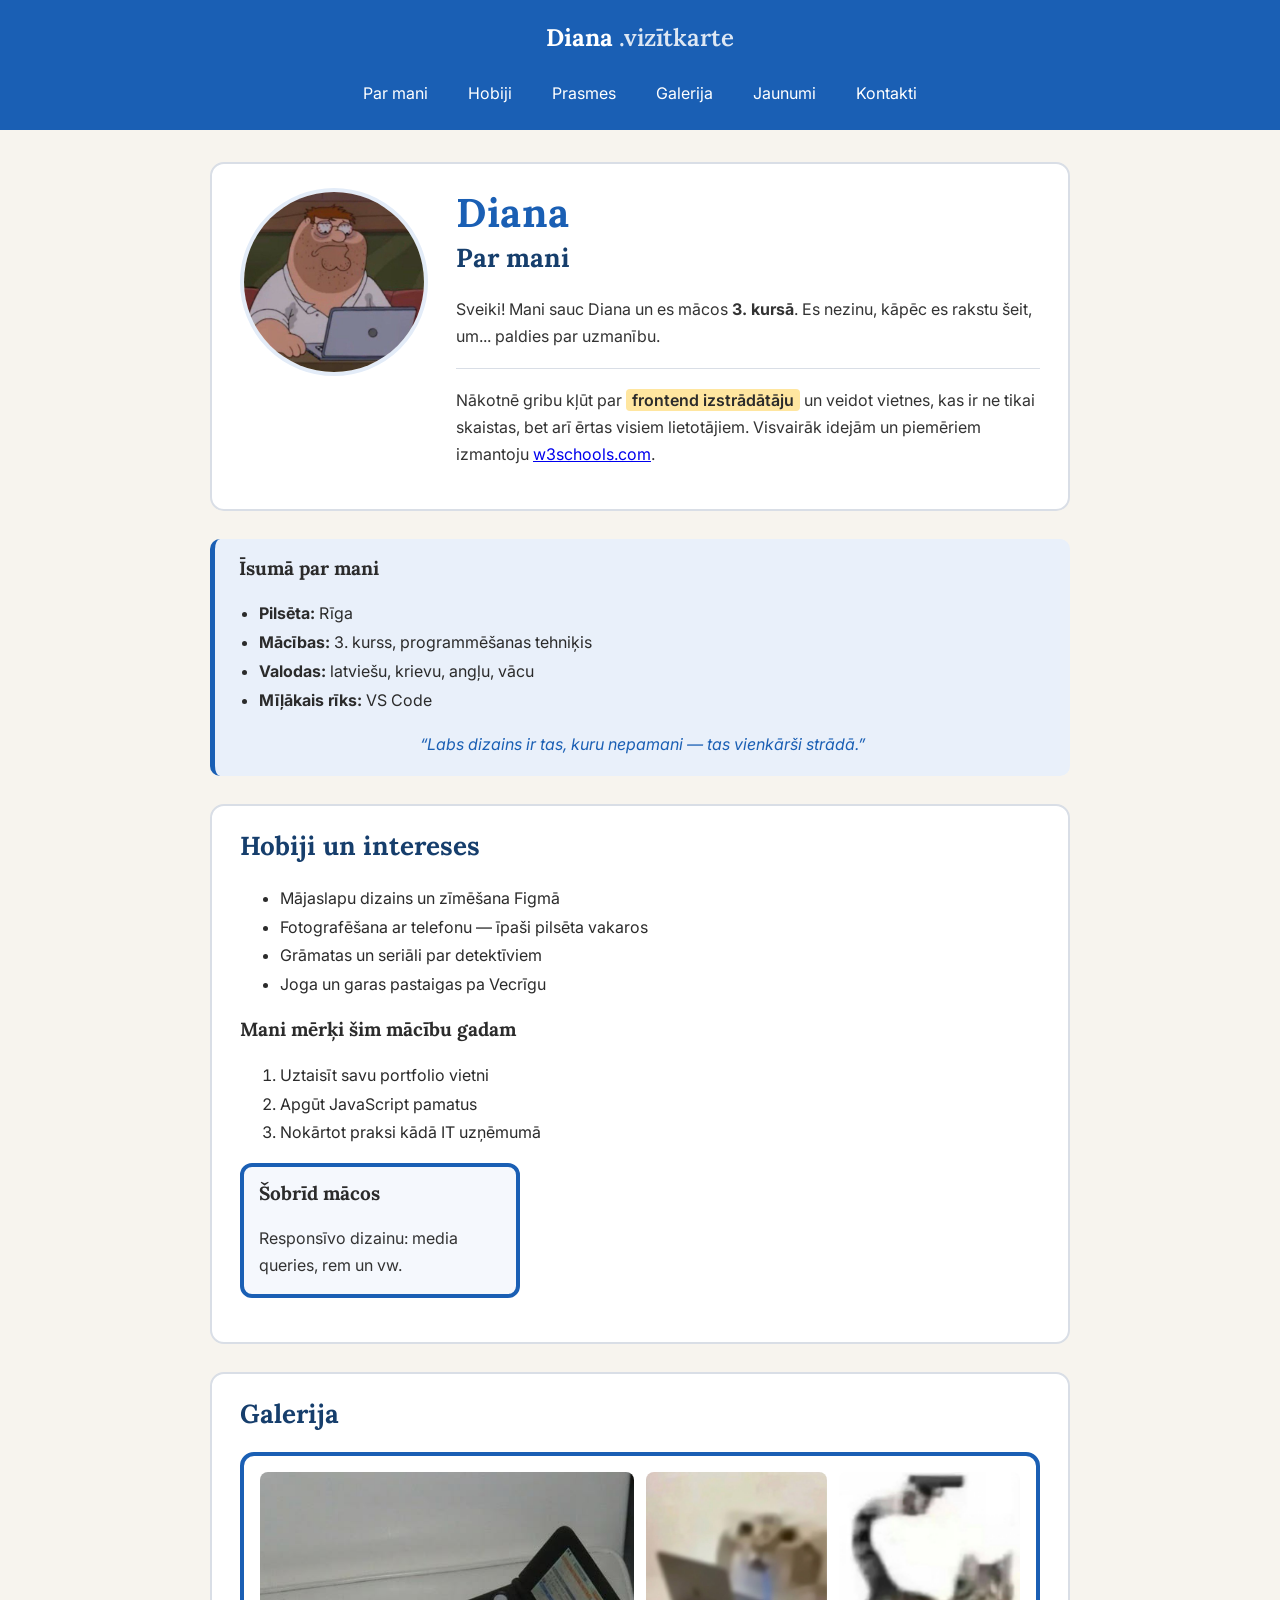
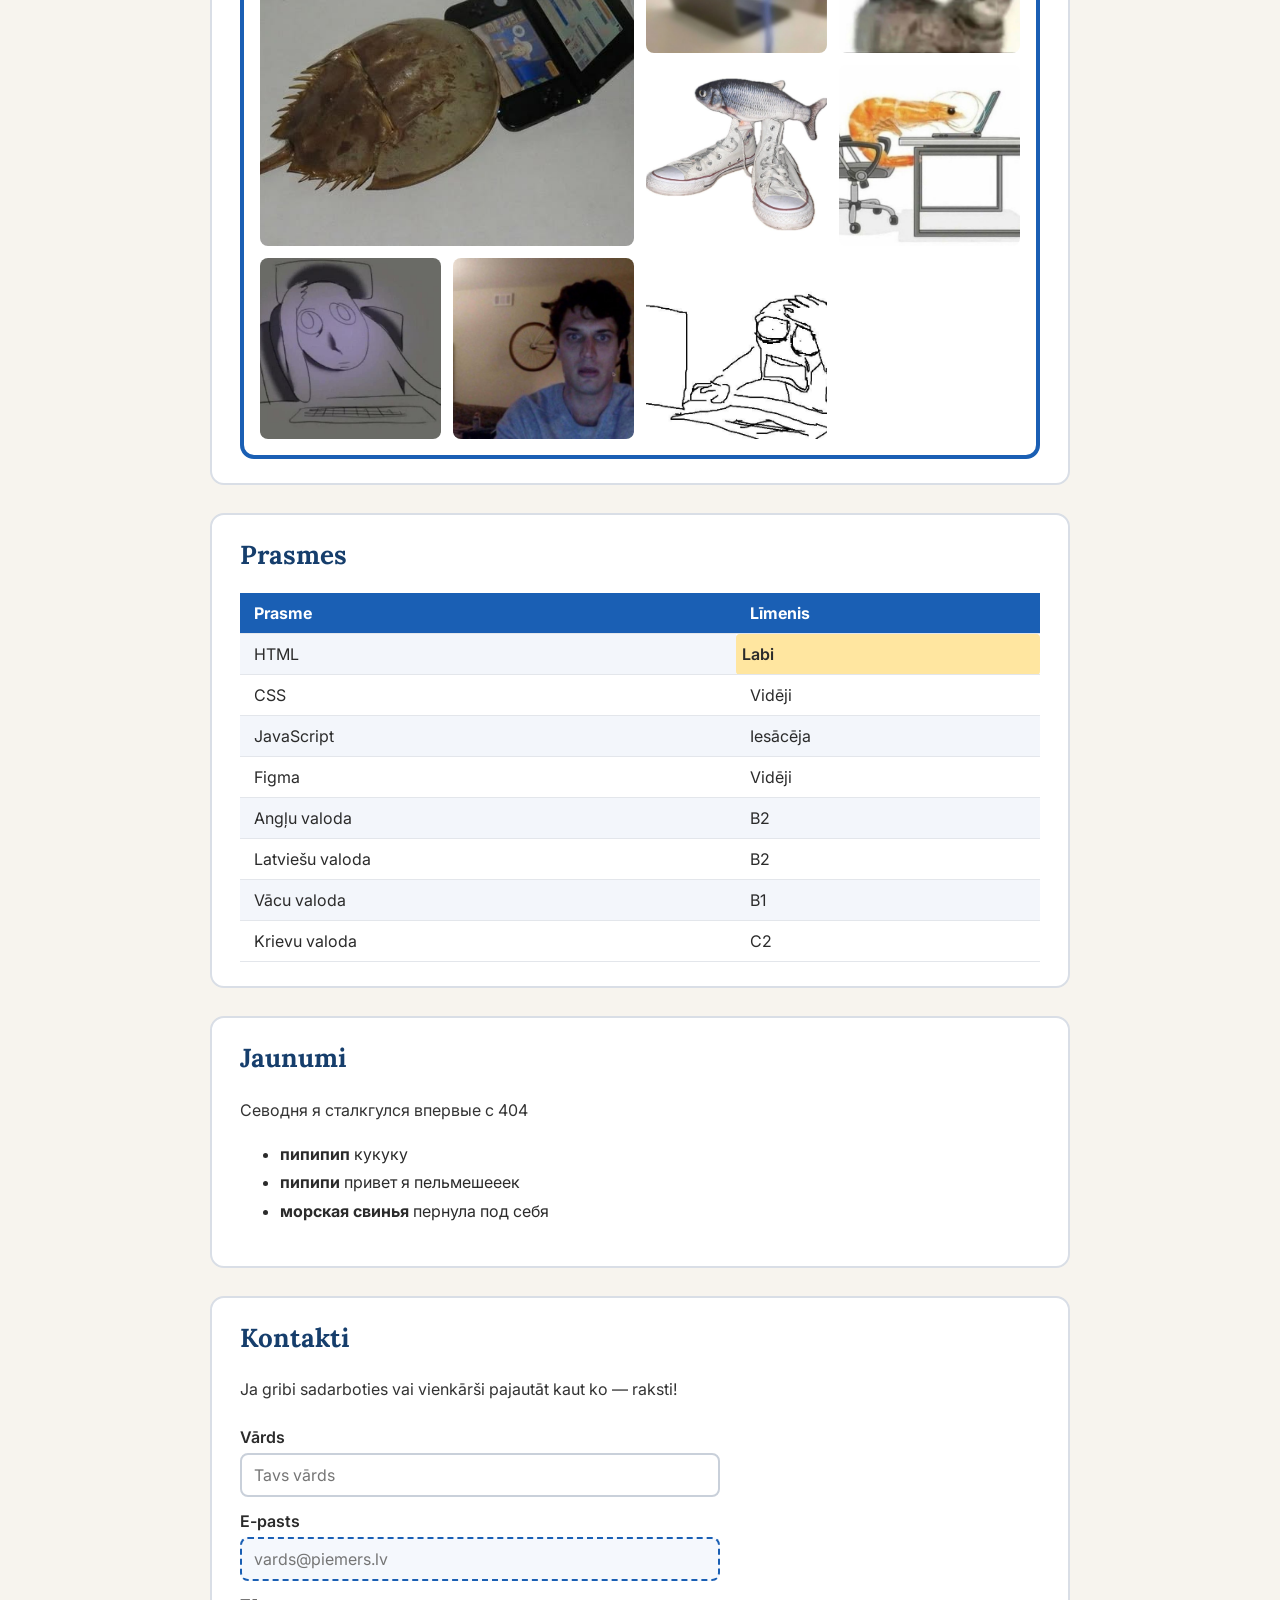
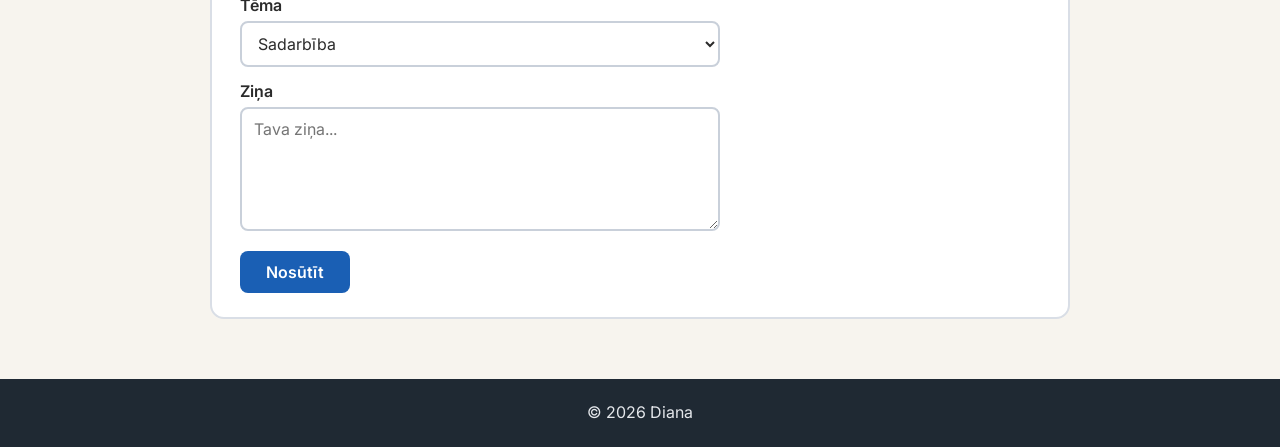
==== commit d900779d: "в" ====
--- a/index.html
+++ b/index.html
@@ -163,10 +163,11 @@
                 <label for="epasts">E-pasts</label>
                 <input type="email" id="epasts" name="epasts" placeholder="vards@piemers.lv">
 
-                <label for="sazina">Kā ar tevi sazināties?</label>
-                <select id="sazina" name="sazina">
-                    <option>Pa e-pastu</option>
-                    <option>Pa tālruni</option>
+                                <label for="tema">Tēma</label>
+                <select id="tema" name="tema">
+                    <option>Sadarbība</option>
+                    <option>Jautājums</option>
+                    <option>Cits</option>
                 </select>
 
                 <label for="zinja">Ziņa</label>
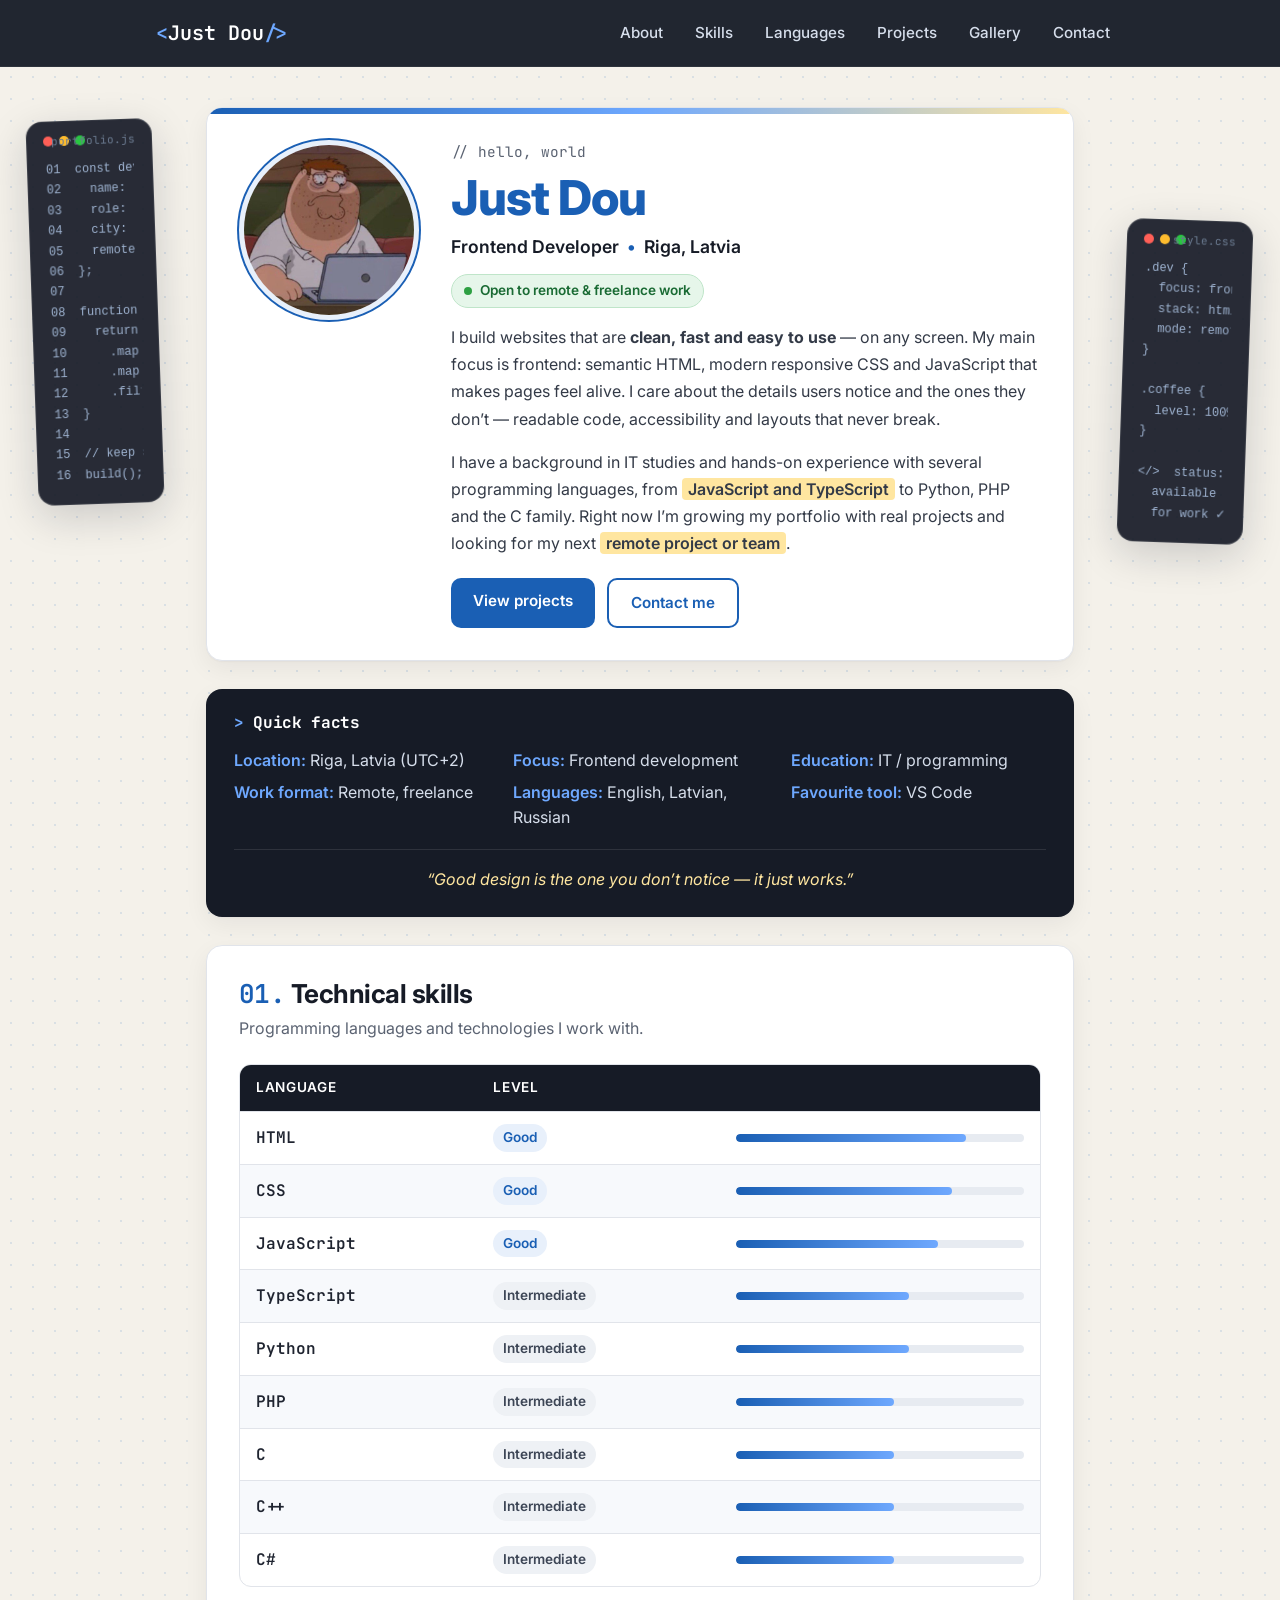
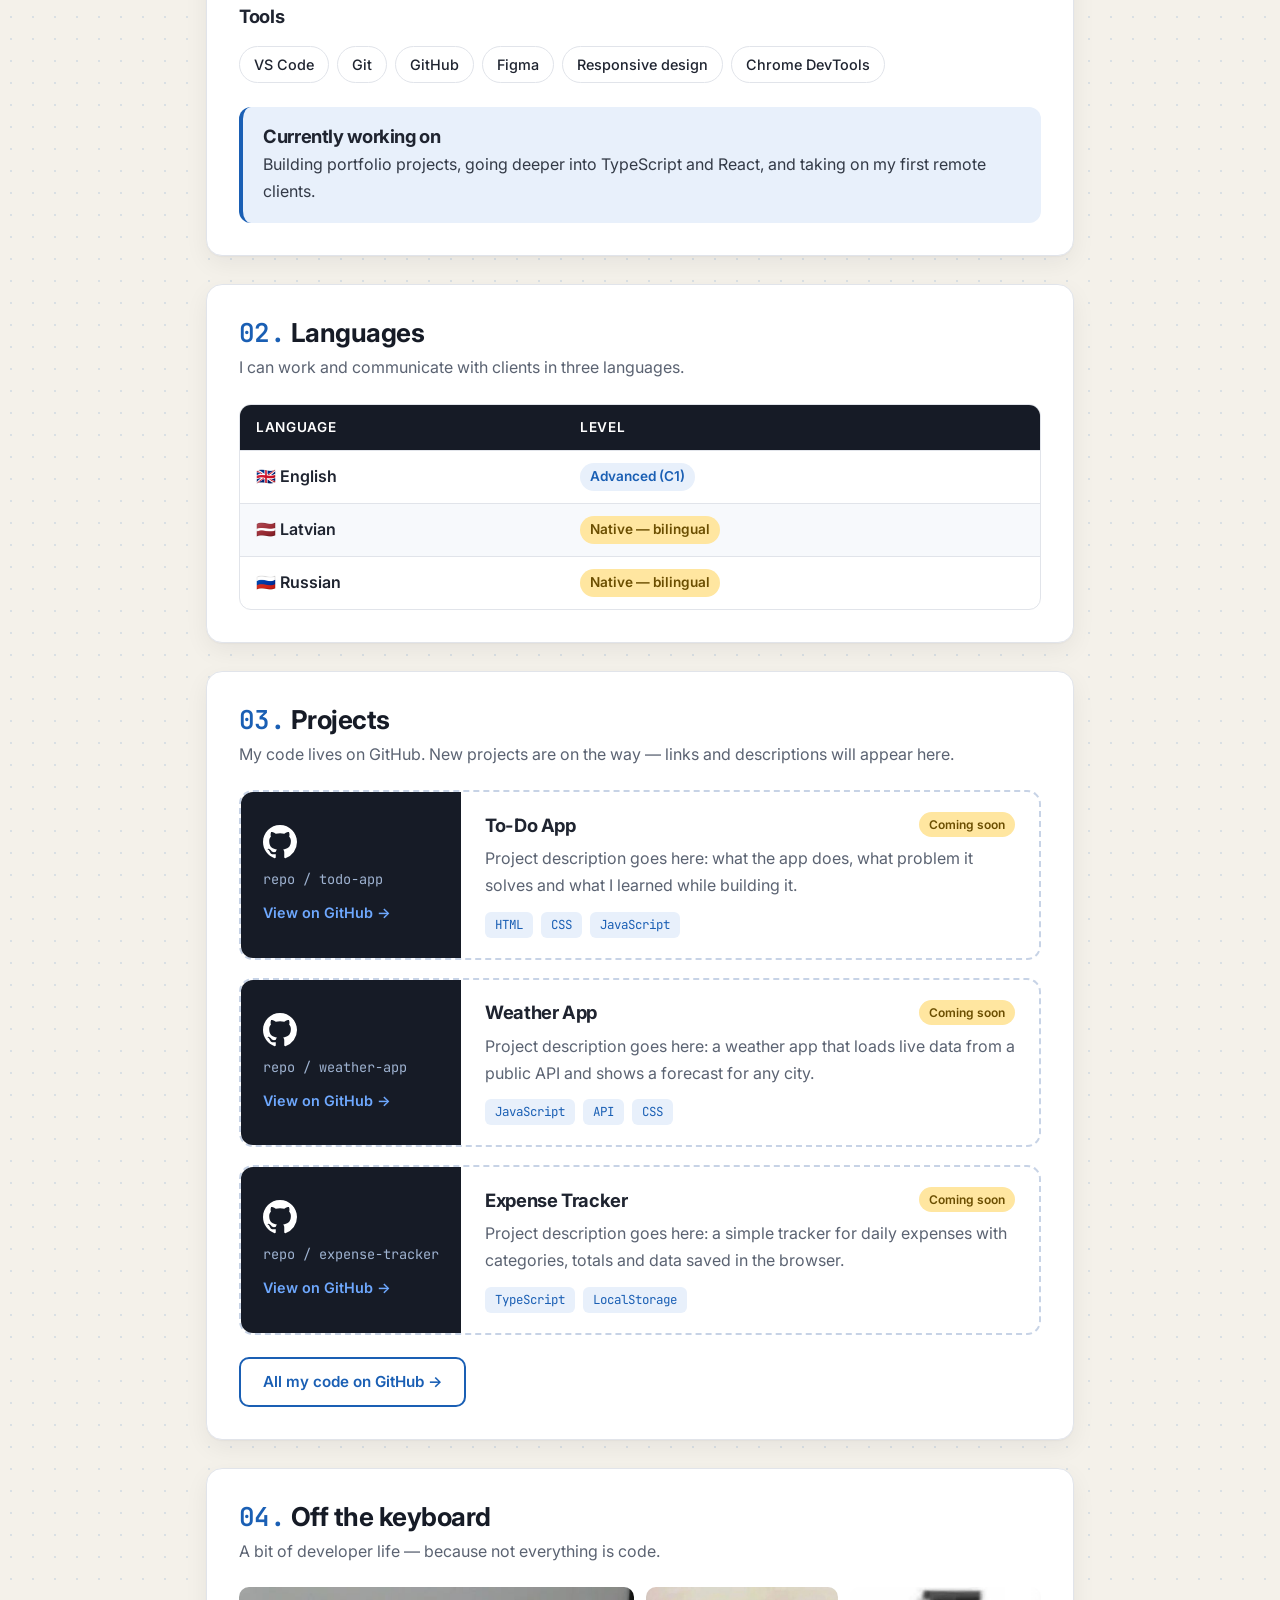
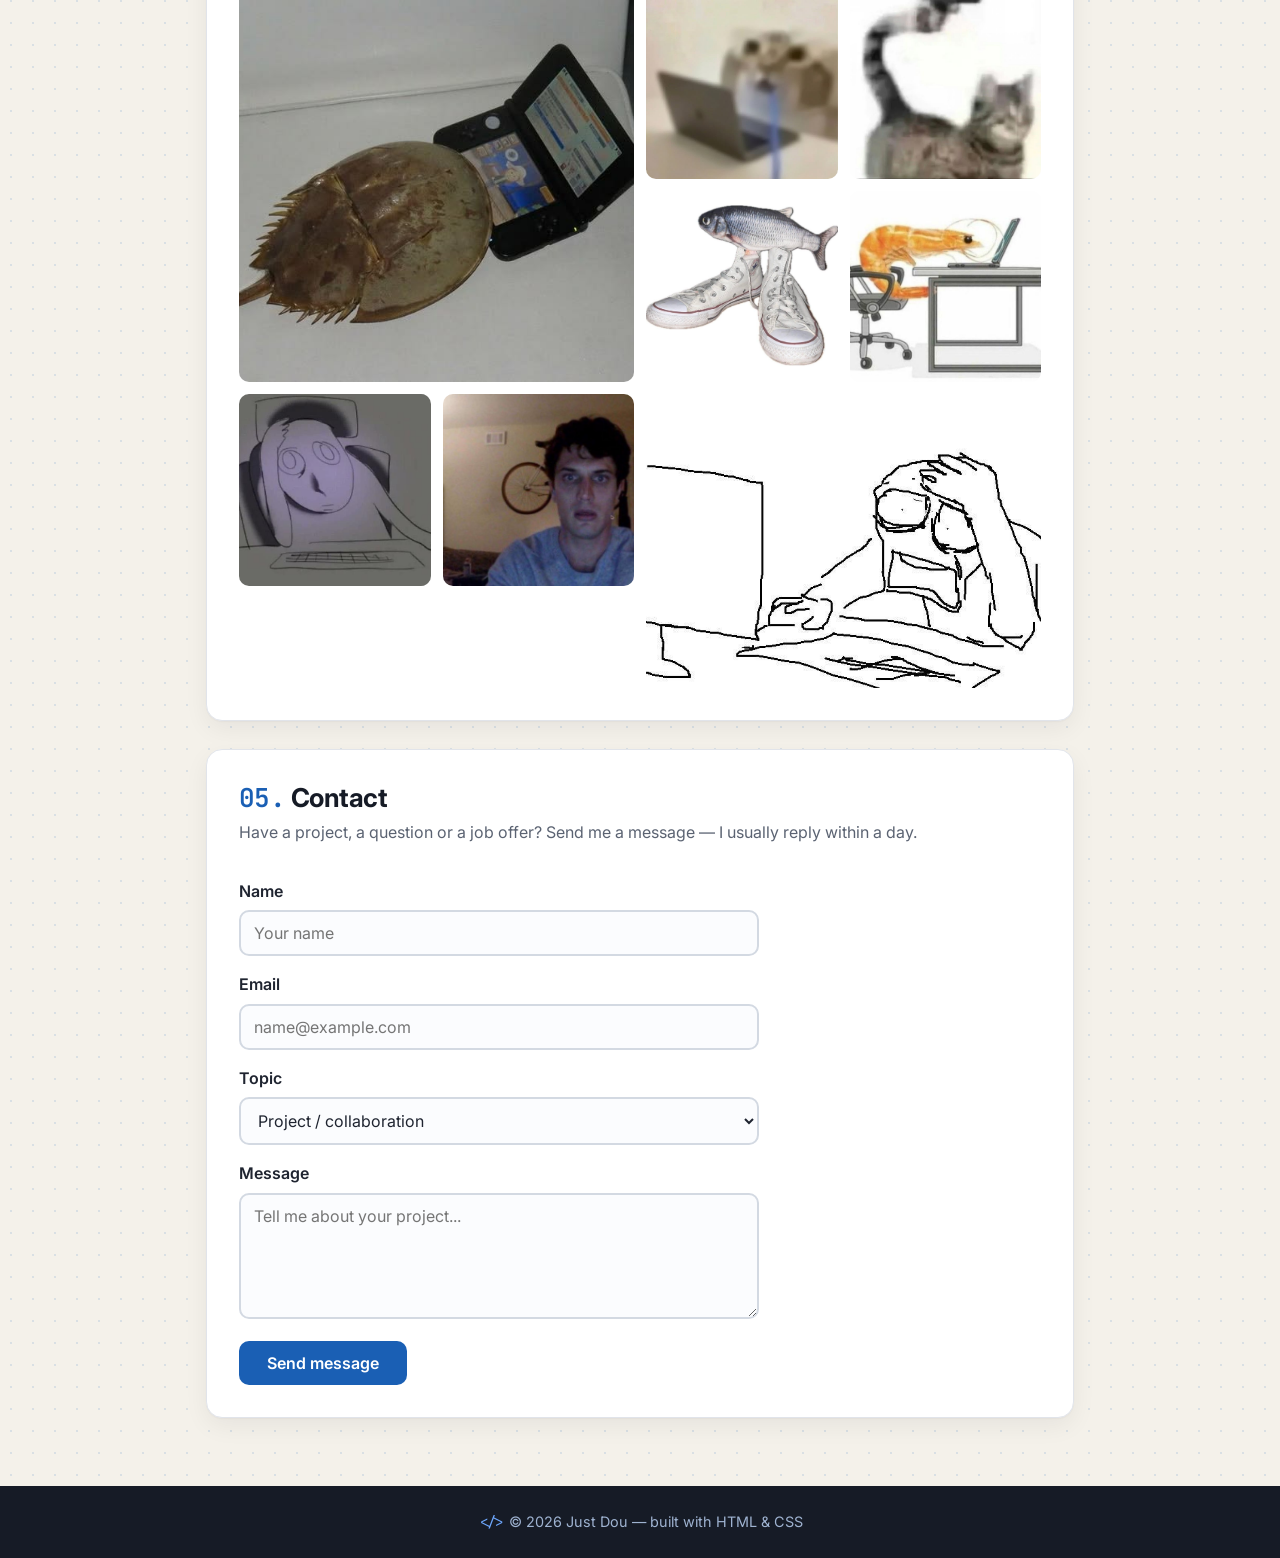
==== commit 9ea703ba: "сссс" ====
--- a/index.html
+++ b/index.html
@@ -1,186 +1,351 @@
 <!DOCTYPE html>
-<html lang="lv">
+<html lang="en">
 <head>
     <meta charset="UTF-8">
-    <!-- N8 1. prasība
-         Bez viewport rindas: innerWidth = 980. Lapa izskatījās kā samazināta datora versija — sīks teksts, @media nestrādāja.
-         Ar viewport rindu: innerWidth = 390. Lapa ir ekrāna platumā, teksts normālā izmērā, @media strādā. -->
     <meta name="viewport" content="width=device-width, initial-scale=1">
-    <title>Diāna — mana digitālā vizītkarte</title>
-
-    <!-- Google Fonts: Lora virsrakstiem, Inter pārējam tekstam -->
+    <title>Just Dou — Frontend Developer Portfolio</title>
+    <meta name="description" content="Just Dou — frontend developer from Riga, Latvia. Portfolio, skills, projects and contacts. Open to remote work.">
+
+    <!-- Google Fonts: Inter for text, JetBrains Mono for the "code" accents -->
     <link rel="preconnect" href="https://fonts.googleapis.com">
     <link rel="preconnect" href="https://fonts.gstatic.com" crossorigin>
-    <link href="https://fonts.googleapis.com/css2?family=Inter:wght@400;600&family=Lora:wght@600;700&display=swap" rel="stylesheet">
-
-    <!-- Viss noformējums atsevišķā failā -->
+    <link href="https://fonts.googleapis.com/css2?family=Inter:wght@400;500;600;700;800&family=JetBrains+Mono:wght@400;600&display=swap" rel="stylesheet">
+
     <link rel="stylesheet" href="style.css">
 </head>
 <body>
 
-    <header>
-        <p class="logo">Diana <span>.vizītkarte</span></p>
-        <nav>
+    <!-- Decorative side frames (visible only on wide screens) -->
+    <div class="side-frame side-frame--left" aria-hidden="true">
+        <span class="side-frame__dots"><i></i><i></i><i></i></span>
+        <pre><code>01  const dev = {
+02    name: "Just Dou",
+03    role: "frontend",
+04    city: "Riga",
+05    remote: true,
+06  };
+07
+08  function build() {
+09    return ideas
+10      .map(design)
+11      .map(code)
+12      .filter(works);
+13  }
+14
+15  // keep shipping
+16  build();</code></pre>
+        <span class="side-frame__label">portfolio.js</span>
+    </div>
+
+    <div class="side-frame side-frame--right" aria-hidden="true">
+        <span class="side-frame__dots"><i></i><i></i><i></i></span>
+        <pre><code>.dev {
+  focus: frontend;
+  stack: html css js;
+  mode: remote;
+}
+
+.coffee {
+  level: 100%;
+}
+
+&lt;/&gt;  status:
+  available
+  for work ✓</code></pre>
+        <span class="side-frame__label">style.css</span>
+    </div>
+
+    <header class="site-header">
+        <div class="header-inner">
+            <a class="logo" href="#about">
+                <span class="logo__bracket">&lt;</span>Just Dou<span class="logo__bracket">/&gt;</span>
+            </a>
+            <nav aria-label="Main navigation">
+                <ul>
+                    <li><a href="#about">About</a></li>
+                    <li><a href="#skills">Skills</a></li>
+                    <li><a href="#languages">Languages</a></li>
+                    <li><a href="#projects">Projects</a></li>
+                    <li><a href="#gallery">Gallery</a></li>
+                    <li><a href="#contact">Contact</a></li>
+                </ul>
+            </nav>
+        </div>
+    </header>
+
+    <main>
+
+        <!-- ===== ABOUT / HERO ===== -->
+        <section id="about" class="hero">
+            <img class="hero__photo" src="diana.jpg" width="180" height="180"
+                 alt="Illustrated portrait of Just Dou">
+            <div class="hero__text">
+                <p class="hero__hello"><span class="mono">// hello, world</span></p>
+                <h1 id="name">Just Dou</h1>
+                <p class="hero__role">Frontend Developer <span class="dot">•</span> Riga, Latvia</p>
+                <span class="badge"><span class="badge__pulse"></span>Open to remote &amp; freelance work</span>
+
+                <p>
+                    I build websites that are <strong>clean, fast and easy to use</strong> — on any screen.
+                    My main focus is frontend: semantic HTML, modern responsive CSS and JavaScript
+                    that makes pages feel alive. I care about the details users notice
+                    and the ones they don’t — readable code, accessibility and layouts that never break.
+                </p>
+                <p>
+                    I have a background in IT studies and hands-on experience with several programming
+                    languages, from <span class="highlight">JavaScript and TypeScript</span> to Python, PHP and the C family.
+                    Right now I’m growing my portfolio with real projects and looking for my next
+                    <span class="highlight">remote project or team</span>.
+                </p>
+
+                <div class="hero__buttons">
+                    <a class="btn btn--primary" href="#projects">View projects</a>
+                    <a class="btn btn--ghost" href="#contact">Contact me</a>
+                </div>
+            </div>
+        </section>
+
+        <aside class="facts" aria-labelledby="facts-title">
+            <h3 id="facts-title">Quick facts</h3>
             <ul>
-                <li><a href="#par-mani">Par mani</a></li>
-                <li><a href="#hobiji">Hobiji</a></li>
-                <li><a href="#prasmes">Prasmes</a></li>
-                <li><a href="#galerija">Galerija</a></li>
-                <li><a href="#jaunumi">Jaunumi</a></li>
-                <li><a href="#kontakti">Kontakti</a></li>
+                <li><b>Location:</b> Riga, Latvia (UTC+2)</li>
+                <li><b>Focus:</b> Frontend development</li>
+                <li><b>Education:</b> IT / programming</li>
+                <li><b>Work format:</b> Remote, freelance</li>
+                <li><b>Languages:</b> English, Latvian, Russian</li>
+                <li><b>Favourite tool:</b> VS Code</li>
             </ul>
-        </nav>
-    </header>
-
-    <main>
-
-        <section id="par-mani" class="ievads">
-            <img src="diana.jpg" width="180" height="180"
-                 alt="Ilustrēts Diana portrets">
-            <div>
-                <h1 id="vards">Diana</h1>
-                <h2>Par mani</h2>
-                <p>
-                    Sveiki! Mani sauc Diana un es mācos <strong>3. kursā</strong>. Es nezinu, kāpēc es rakstu šeit, um... paldies par uzmanību.
-                </p>
-                <hr>
-                <p>
-                    Nākotnē gribu kļūt par <span class="izcelts">frontend izstrādātāju</span> un veidot vietnes,
-                    kas ir ne tikai skaistas, bet arī ērtas visiem lietotājiem. Visvairāk idejām un piemēriem
-                    izmantoju <a href="https://www.w3schools.com" target="_blank" rel="noopener">w3schools.com</a>.
-                </p>
-            </div>
-        </section>
-
-        <aside>
-            <h3>Īsumā par mani</h3>
-            <ul>
-                <li><b>Pilsēta:</b> Rīga</li>
-                <li><b>Mācības:</b> 3. kurss, programmēšanas tehniķis</li>
-                <li><b>Valodas:</b> latviešu, krievu, angļu, vācu</li>
-                <li><b>Mīļākais rīks:</b> VS Code</li>
+            <p class="quote">“Good design is the one you don’t notice — it just works.”</p>
+        </aside>
+
+        <!-- ===== SKILLS ===== -->
+        <section id="skills">
+            <h2><span class="mono accent">01.</span> Technical skills</h2>
+            <p class="section-intro">Programming languages and technologies I work with.</p>
+
+            <div class="table-wrap">
+                <table class="skills-table">
+                    <thead>
+                        <tr>
+                            <th scope="col">Language</th>
+                            <th scope="col">Level</th>
+                            <th scope="col" class="col-bar"><span class="visually-hidden">Progress</span></th>
+                        </tr>
+                    </thead>
+                    <tbody>
+                        <tr>
+                            <td><span class="tech">HTML</span></td>
+                            <td><span class="level level--good">Good</span></td>
+                            <td class="col-bar"><span class="bar"><span style="width: 80%"></span></span></td>
+                        </tr>
+                        <tr>
+                            <td><span class="tech">CSS</span></td>
+                            <td><span class="level level--good">Good</span></td>
+                            <td class="col-bar"><span class="bar"><span style="width: 75%"></span></span></td>
+                        </tr>
+                        <tr>
+                            <td><span class="tech">JavaScript</span></td>
+                            <td><span class="level level--good">Good</span></td>
+                            <td class="col-bar"><span class="bar"><span style="width: 70%"></span></span></td>
+                        </tr>
+                        <tr>
+                            <td><span class="tech">TypeScript</span></td>
+                            <td><span class="level">Intermediate</span></td>
+                            <td class="col-bar"><span class="bar"><span style="width: 60%"></span></span></td>
+                        </tr>
+                        <tr>
+                            <td><span class="tech">Python</span></td>
+                            <td><span class="level">Intermediate</span></td>
+                            <td class="col-bar"><span class="bar"><span style="width: 60%"></span></span></td>
+                        </tr>
+                        <tr>
+                            <td><span class="tech">PHP</span></td>
+                            <td><span class="level">Intermediate</span></td>
+                            <td class="col-bar"><span class="bar"><span style="width: 55%"></span></span></td>
+                        </tr>
+                        <tr>
+                            <td><span class="tech">C</span></td>
+                            <td><span class="level">Intermediate</span></td>
+                            <td class="col-bar"><span class="bar"><span style="width: 55%"></span></span></td>
+                        </tr>
+                        <tr>
+                            <td><span class="tech">C++</span></td>
+                            <td><span class="level">Intermediate</span></td>
+                            <td class="col-bar"><span class="bar"><span style="width: 55%"></span></span></td>
+                        </tr>
+                        <tr>
+                            <td><span class="tech">C#</span></td>
+                            <td><span class="level">Intermediate</span></td>
+                            <td class="col-bar"><span class="bar"><span style="width: 55%"></span></span></td>
+                        </tr>
+                    </tbody>
+                </table>
+            </div>
+
+            <h3>Tools</h3>
+            <ul class="chips">
+                <li>VS Code</li>
+                <li>Git</li>
+                <li>GitHub</li>
+                <li>Figma</li>
+                <li>Responsive design</li>
+                <li>Chrome DevTools</li>
             </ul>
-            <p id="moto" class="citats">“Labs dizains ir tas, kuru nepamani — tas vienkārši strādā.”</p>
-        </aside>
-
-        <section id="hobiji">
-            <h2>Hobiji un intereses</h2>
-            <ul>
-                <li>Mājaslapu dizains un zīmēšana Figmā</li>
-                <li>Fotografēšana ar telefonu — īpaši pilsēta vakaros</li>
-                <li>Grāmatas un seriāli par detektīviem</li>
-                <li>Joga un garas pastaigas pa Vecrīgu</li>
-            </ul>
-
-            <h3>Mani mērķi šim mācību gadam</h3>
-            <ol>
-                <li>Uztaisīt savu portfolio vietni</li>
-                <li>Apgūt JavaScript pamatus</li>
-                <li>Nokārtot praksi kādā IT uzņēmumā</li>
-            </ol>
-
-            <!-- N8 2. prasība: kartīte (pārbaudām 320px un 1280px platumā) -->
-            <div class="kartite">
-                <h3>Šobrīd mācos</h3>
-                <p>Responsīvo dizainu: media queries, rem un vw.</p>
-            </div>
-        </section>
-
-        <section id="galerija">
-            <h2>Galerija</h2>
-
-            <div class="galerija">
-                <img class="liela" src="galerija/1.jpg" alt="некое морское существо">
-                <img src="galerija/2.jpg" alt="я">
-                <img src="galerija/3.jpg" alt="кот с пистолетом">
-                <img src="galerija/4.jpg" alt="рыба в крутых кедах">
-                <img src="galerija/5.jpg" alt="креветка за ноутом, символизация осанки программиста">
-                <img src="galerija/6.jpg" alt="программист в день делайна">
-                <img src="galerija/7.jpg" alt="код сломался">
-                <img src="galerija/8.jpg" alt="код сломался 2х">
-            </div>
-        </section>
-
-        <section id="prasmes">
-            <h2>Prasmes</h2>
-            <table>
-                <tr>
-                    <th>Prasme</th>
-                    <th>Līmenis</th>
-                </tr>
-                <tr>
-                    <td>HTML</td>
-                    <td class="izcelts">Labi</td>
-                </tr>
-                <tr>
-                    <td>CSS</td>
-                    <td>Vidēji</td>
-                </tr>
-                <tr>
-                    <td>JavaScript</td>
-                    <td>Iesācēja</td>
-                </tr>
-                <tr>
-                    <td>Figma</td>
-                    <td>Vidēji</td>
-                </tr>
-                <tr>
-                    <td>Angļu valoda</td>
-                    <td>B2</td>
-                </tr>
-                <tr>
-                    <td>Latviešu valoda</td>
-                    <td>B2</td>
-                </tr>
-                <tr>
-                    <td>Vācu valoda</td>
-                    <td>B1</td>
-                </tr>
-                <tr>
-                    <td>Krievu valoda</td>
-                    <td>C2</td>
-                </tr>
-            </table>
-        </section>
-
-        <section id="jaunumi">
-            <h2>Jaunumi</h2>
-            <p>Севодня я сталкгулся впервые с 404</p>
-            <ul>
-                <li><b>пипипип</b> кукуку</li>
-                <li><b>пипипи</b> привет я пельмешееек</li>
-                <li><b>морская свинья</b> пернула под себя</li>
-            </ul>
-        </section>
-
-        <section id="kontakti">
-            <h2>Kontakti</h2>
-            <p>Ja gribi sadarboties vai vienkārši pajautāt kaut ko — raksti!</p>
+
+            <div class="card">
+                <h3>Currently working on</h3>
+                <p>Building portfolio projects, going deeper into TypeScript and React, and taking on my first remote clients.</p>
+            </div>
+        </section>
+
+        <!-- ===== SPOKEN LANGUAGES ===== -->
+        <section id="languages">
+            <h2><span class="mono accent">02.</span> Languages</h2>
+            <p class="section-intro">I can work and communicate with clients in three languages.</p>
+
+            <div class="table-wrap">
+                <table class="lang-table">
+                    <thead>
+                        <tr>
+                            <th scope="col">Language</th>
+                            <th scope="col">Level</th>
+                        </tr>
+                    </thead>
+                    <tbody>
+                        <tr>
+                            <td>🇬🇧 English</td>
+                            <td><span class="level level--good">Advanced (C1)</span></td>
+                        </tr>
+                        <tr>
+                            <td>🇱🇻 Latvian</td>
+                            <td><span class="level level--native">Native — bilingual</span></td>
+                        </tr>
+                        <tr>
+                            <td>🇷🇺 Russian</td>
+                            <td><span class="level level--native">Native — bilingual</span></td>
+                        </tr>
+                    </tbody>
+                </table>
+            </div>
+        </section>
+
+        <!-- ===== PROJECTS (GitHub) ===== -->
+        <section id="projects">
+            <h2><span class="mono accent">03.</span> Projects</h2>
+            <p class="section-intro">
+                My code lives on GitHub. New projects are on the way — links and descriptions will appear here.
+            </p>
+
+            <div class="projects">
+
+                <!-- Copy this whole <article> block to add a new project -->
+                <article class="project">
+                    <a class="project__link" href="https://github.com/" target="_blank" rel="noopener">
+                        <svg class="gh-icon" viewBox="0 0 16 16" aria-hidden="true"><path d="M8 0C3.58 0 0 3.58 0 8c0 3.54 2.29 6.53 5.47 7.59.4.07.55-.17.55-.38 0-.19-.01-.82-.01-1.49-2.01.37-2.53-.49-2.69-.94-.09-.23-.48-.94-.82-1.130-.28-.15-.68-.52-.01-.53.63-.01 1.08.58 1.23.82.72 1.21 1.87.87 2.33.66.07-.52.28-.87.51-1.07-1.78-.2-3.64-.89-3.64-3.95 0-.87.31-1.59.82-2.15-.08-.2-.36-1.02.08-2.12 0 0 .67-.21 2.2.82.64-.18 1.32-.27 2-.27.68 0 1.36.09 2 .27 1.53-1.04 2.2-.82 2.2-.82.44 1.1.16 1.92.08 2.12.51.56.82 1.27.82 2.15 0 3.07-1.87 3.75-3.65 3.95.29.25.54.73.54 1.48 0 1.07-.01 1.93-.01 2.2 0 .21.15.46.55.38A8.013 8.013 0 0016 8c0-4.42-3.58-8-8-8z"/></svg>
+                        <span class="project__repo">repo / todo-app</span>
+                        <span class="project__cta">View on GitHub →</span>
+                    </a>
+                    <div class="project__info">
+                        <div class="project__head">
+                            <h3>To-Do App</h3>
+                            <span class="status">Coming soon</span>
+                        </div>
+                        <p>Project description goes here: what the app does, what problem it solves and what I learned while building it.</p>
+                        <ul class="tags">
+                            <li>HTML</li><li>CSS</li><li>JavaScript</li>
+                        </ul>
+                    </div>
+                </article>
+
+                <article class="project">
+                    <a class="project__link" href="https://github.com/" target="_blank" rel="noopener">
+                        <svg class="gh-icon" viewBox="0 0 16 16" aria-hidden="true"><path d="M8 0C3.58 0 0 3.58 0 8c0 3.54 2.29 6.53 5.47 7.59.4.07.55-.17.55-.38 0-.19-.01-.82-.01-1.49-2.01.37-2.53-.49-2.69-.94-.09-.23-.48-.94-.82-1.13-.28-.15-.68-.52-.01-.53.63-.01 1.08.58 1.23.82.72 1.21 1.87.87 2.33.66.07-.52.28-.87.51-1.07-1.78-.2-3.64-.89-3.64-3.95 0-.87.31-1.59.82-2.15-.08-.2-.36-1.02.08-2.12 0 0 .67-.21 2.2.82.64-.18 1.32-.27 2-.27.68 0 1.36.09 2 .27 1.53-1.04 2.2-.82 2.2-.82.44 1.1.16 1.92.08 2.12.51.56.82 1.27.82 2.15 0 3.07-1.87 3.75-3.65 3.95.29.25.54.73.54 1.48 0 1.07-.01 1.93-.01 2.2 0 .21.15.46.55.38A8.013 8.013 0 0016 8c0-4.42-3.58-8-8-8z"/></svg>
+                        <span class="project__repo">repo / weather-app</span>
+                        <span class="project__cta">View on GitHub →</span>
+                    </a>
+                    <div class="project__info">
+                        <div class="project__head">
+                            <h3>Weather App</h3>
+                            <span class="status">Coming soon</span>
+                        </div>
+                        <p>Project description goes here: a weather app that loads live data from a public API and shows a forecast for any city.</p>
+                        <ul class="tags">
+                            <li>JavaScript</li><li>API</li><li>CSS</li>
+                        </ul>
+                    </div>
+                </article>
+
+                <article class="project">
+                    <a class="project__link" href="https://github.com/" target="_blank" rel="noopener">
+                        <svg class="gh-icon" viewBox="0 0 16 16" aria-hidden="true"><path d="M8 0C3.58 0 0 3.58 0 8c0 3.54 2.29 6.53 5.47 7.59.4.07.55-.17.55-.38 0-.19-.01-.82-.01-1.49-2.01.37-2.53-.49-2.69-.94-.09-.23-.48-.94-.82-1.13-.28-.15-.68-.52-.01-.53.63-.01 1.08.58 1.23.82.72 1.21 1.87.87 2.33.66.07-.52.28-.87.51-1.07-1.78-.2-3.64-.89-3.64-3.95 0-.87.31-1.59.82-2.15-.08-.2-.36-1.02.08-2.12 0 0 .67-.21 2.2.82.64-.18 1.32-.27 2-.27.68 0 1.36.09 2 .27 1.53-1.04 2.2-.82 2.2-.82.44 1.1.16 1.92.08 2.12.51.56.82 1.27.82 2.15 0 3.07-1.87 3.75-3.65 3.95.29.25.54.73.54 1.48 0 1.07-.01 1.93-.01 2.2 0 .21.15.46.55.38A8.013 8.013 0 0016 8c0-4.42-3.58-8-8-8z"/></svg>
+                        <span class="project__repo">repo / expense-tracker</span>
+                        <span class="project__cta">View on GitHub →</span>
+                    </a>
+                    <div class="project__info">
+                        <div class="project__head">
+                            <h3>Expense Tracker</h3>
+                            <span class="status">Coming soon</span>
+                        </div>
+                        <p>Project description goes here: a simple tracker for daily expenses with categories, totals and data saved in the browser.</p>
+                        <ul class="tags">
+                            <li>TypeScript</li><li>LocalStorage</li>
+                        </ul>
+                    </div>
+                </article>
+
+            </div>
+
+            <a class="btn btn--ghost github-all" href="https://github.com/" target="_blank" rel="noopener">All my code on GitHub →</a>
+        </section>
+
+        <!-- ===== GALLERY ===== -->
+        <section id="gallery">
+            <h2><span class="mono accent">04.</span> Off the keyboard</h2>
+            <p class="section-intro">A bit of developer life — because not everything is code.</p>
+
+            <div class="gallery">
+                <img class="big" src="galerija/1.jpg" alt="A mysterious sea creature">
+                <img src="galerija/2.jpg" alt="Me">
+                <img src="galerija/3.jpg" alt="A cat with a gun">
+                <img src="galerija/4.jpg" alt="A fish in cool sneakers">
+                <img src="galerija/5.jpg" alt="A shrimp at a laptop — the classic programmer posture">
+                <img src="galerija/6.jpg" alt="A programmer on deadline day">
+                <img src="galerija/7.jpg" alt="The code broke">
+                <img src="galerija/8.jpg" alt="The code broke — part 2">
+            </div>
+        </section>
+
+        <!-- ===== CONTACT ===== -->
+        <section id="contact">
+            <h2><span class="mono accent">05.</span> Contact</h2>
+            <p class="section-intro">Have a project, a question or a job offer? Send me a message — I usually reply within a day.</p>
+
             <form>
-                <label for="vardsLauks">Vārds</label>
-                <input type="text" id="vardsLauks" name="vards" placeholder="Tavs vārds">
-
-                <label for="epasts">E-pasts</label>
-                <input type="email" id="epasts" name="epasts" placeholder="vards@piemers.lv">
-
-                                <label for="tema">Tēma</label>
-                <select id="tema" name="tema">
-                    <option>Sadarbība</option>
-                    <option>Jautājums</option>
-                    <option>Cits</option>
+                <label for="nameField">Name</label>
+                <input type="text" id="nameField" name="name" placeholder="Your name">
+
+                <label for="email">Email</label>
+                <input type="email" id="email" name="email" placeholder="name@example.com">
+
+                <label for="topic">Topic</label>
+                <select id="topic" name="topic">
+                    <option>Project / collaboration</option>
+                    <option>Job offer</option>
+                    <option>Question</option>
+                    <option>Other</option>
                 </select>
 
-                <label for="zinja">Ziņa</label>
-                <textarea id="zinja" name="zinja" rows="5" placeholder="Tava ziņa..."></textarea>
-
-                <button type="submit">Nosūtīt</button>
+                <label for="message">Message</label>
+                <textarea id="message" name="message" rows="5" placeholder="Tell me about your project..."></textarea>
+
+                <button type="submit">Send message</button>
             </form>
         </section>
 
     </main>
 
     <footer>
-        <p>© 2026 Diana</p>
+        <p><span class="mono">&lt;/&gt;</span> © 2026 Just Dou — built with HTML &amp; CSS</p>
     </footer>
 
 </body>
--- a/style.css
+++ b/style.css
@@ -1,174 +1,442 @@
+/* =========================================================
+   Just Dou — Frontend Developer Portfolio
+   ========================================================= */
+
+/* ----- Colors & shared values ----- */
+:root {
+    --bg: #f4f1ea;
+    --surface: #ffffff;
+    --text: #1f2430;
+    --muted: #5b6372;
+    --border: #e1e4ea;
+
+    --accent: #1a5fb4;
+    --accent-dark: #144a8c;
+    --accent-soft: #e8f0fb;
+    --yellow: #ffe6a0;
+    --green: #2ea043;
+
+    --dark: #161b26;
+    --radius: 16px;
+    --shadow: 0 1px 2px rgba(16, 24, 40, 0.04), 0 8px 24px rgba(16, 24, 40, 0.06);
+    --mono: "JetBrains Mono", Consolas, monospace;
+}
+
+*,
+*::before,
+*::after {
+    box-sizing: border-box;
+}
+
+html {
+    scroll-behavior: smooth;
+    scroll-padding-top: 90px; /* so the sticky header doesn't cover section titles */
+}
+
 body {
     margin: 0;
     font-family: "Inter", Arial, Helvetica, sans-serif;
-    color: #2b2b2b;
-    background-color: rgb(247, 244, 238);
-}
+    color: var(--text);
+    background-color: var(--bg);
+    /* subtle dot grid so the background isn't empty */
+    background-image: radial-gradient(rgba(26, 95, 180, 0.12) 1px, transparent 1px);
+    background-size: 22px 22px;
+    line-height: 1.6;
+}
+
 h1, h2, h3 {
-    font-family: "Lora", Georgia, "Times New Roman", serif;
-    line-height: 1.25;
+    line-height: 1.2;
+    letter-spacing: -0.02em;
 }
 
 h1 {
-    /* font-size: 44px; */
-    /* font-size: 2.75rem;   N8 5.: 44 / 16 = 2.75 */
-    /* font-size: 8vw;       N8 6.: 1280px platumā = 102.4px, 320px platumā = 25.6px */
-    font-size: clamp(1.75rem, 8vw, 2.5rem);
-    /* N8 6.: 1.75rem (28px) — minimums, mazāks nebūs;
-       8vw — vēlamais izmērs, 8% no ekrāna platuma, mainās kopā ar ekrānu;
-       2.5rem (40px) — maksimums, lielāks nebūs */
-    margin: 0 0 4px;
+    font-size: clamp(2rem, 8vw, 3rem); /* min 32px, grows with screen, max 48px */
+    font-weight: 800;
+    margin: 0 0 6px;
 }
 
 h2 {
-    /* font-size: 26px; */
-    font-size: 1.625rem; /* N8 5.: 26 / 16 = 1.625 */
-    margin-top: 0;
-}
-/* N8 5.: Ar px, kad pārlūkā ieliku Font size → Very large, virsraksti palika tikpat lieli,
-   bet parastais teksts palielinājās — virsraksti kļuva gandrīz kā teksts.
-   Ar rem virsraksti palielinājās kopā ar tekstu. */
+    font-size: 1.625rem;
+    font-weight: 700;
+    margin: 0 0 6px;
+    color: var(--dark);
+}
 
 h3 {
-    font-size: 19px;
+    font-size: 1.15rem;
+    font-weight: 700;
 }
 
 p {
     line-height: 1.7;
-    color: #333333;
-}
-
-ul, ol {
-    line-height: 1.8;
-}
-
-h2 {
-    color: gray;
-}
-h2 {
-    color: #163e6c;
-}
-
-#vards {
-    color: #1a5fb4;
-    letter-spacing: 0.5px;
-}
-
-.izcelts {
-    background-color: rgb(255, 230, 160);
-    color: #2b2b2b;
+    color: #333a47;
+}
+
+a {
+    color: var(--accent);
+}
+
+.mono {
+    font-family: var(--mono);
+}
+
+.accent {
+    color: var(--accent);
+    font-weight: 600;
+}
+
+.highlight {
+    background-color: var(--yellow);
     padding: 1px 6px;
     border-radius: 4px;
     font-weight: 600;
 }
 
-header {
-    background-color: #1a5fb4;
-    color: white;
-    text-align: center;
-    padding: 18px 16px 10px;
+.visually-hidden {
+    position: absolute;
+    width: 1px;
+    height: 1px;
+    overflow: hidden;
+    clip: rect(0 0 0 0);
+    white-space: nowrap;
+}
+
+/* =========================================================
+   Decorative side frames (only on wide screens)
+   ========================================================= */
+.side-frame {
+    display: none;
+}
+
+@media (min-width: 1280px) {
+    .side-frame {
+        display: block;
+        position: fixed;
+        top: 120px;
+        width: calc((100vw - 900px) / 2 - 64px);
+        max-width: 280px;
+        padding: 38px 18px 18px;
+        background-color: rgba(22, 27, 38, 0.92);
+        border: 1px solid rgba(255, 255, 255, 0.08);
+        border-radius: var(--radius);
+        box-shadow: 0 12px 40px rgba(16, 24, 40, 0.18);
+        color: #9fb3d1;
+        font-family: var(--mono);
+        font-size: 12px;
+        pointer-events: none;
+        user-select: none;
+        z-index: 0;
+    }
+
+    .side-frame--left {
+        left: 32px;
+        transform: rotate(-2deg);
+    }
+
+    .side-frame--right {
+        right: 32px;
+        top: 220px;
+        transform: rotate(2deg);
+    }
+
+    .side-frame pre {
+        margin: 0;
+        white-space: pre;
+        overflow: hidden;
+        line-height: 1.7;
+    }
+
+    .side-frame__dots {
+        position: absolute;
+        top: 14px;
+        left: 16px;
+        display: flex;
+        gap: 6px;
+    }
+
+    .side-frame__dots i {
+        width: 10px;
+        height: 10px;
+        border-radius: 50%;
+        background: #ff5f57;
+    }
+    .side-frame__dots i:nth-child(2) { background: #febc2e; }
+    .side-frame__dots i:nth-child(3) { background: #28c840; }
+
+    .side-frame__label {
+        position: absolute;
+        top: 11px;
+        right: 16px;
+        font-size: 11px;
+        color: #6b7a90;
+    }
+}
+
+/* =========================================================
+   Header & navigation
+   ========================================================= */
+.site-header {
+    position: sticky;
+    top: 0;
+    z-index: 10;
+    background-color: rgba(22, 27, 38, 0.95);
+    backdrop-filter: blur(8px);
+    border-bottom: 1px solid rgba(255, 255, 255, 0.06);
+}
+
+.header-inner {
+    max-width: 1000px;
+    margin: 0 auto;
+    padding: 14px 16px;
+    display: flex;
+    align-items: center;
+    justify-content: space-between;
+    gap: 16px;
+    flex-wrap: wrap;
 }
 
 .logo {
-    margin: 0 0 8px;
-    font-family: "Lora", Georgia, serif;
-    font-size: 24px;
-    font-weight: 700;
-    color: white;
-}
-
-.logo span {
-    font-weight: 600;
-    opacity: 0.85;
+    font-family: var(--mono);
+    font-size: 1.25rem;
+    font-weight: 600;
+    color: #ffffff;
+    text-decoration: none;
+}
+
+.logo__bracket {
+    color: #6ea8fe;
 }
 
 nav ul {
     list-style: none;
     margin: 0;
     padding: 0;
-}
-
-nav li {
-    display: inline-block;
-    margin: 4px 2px;
+    display: flex;
+    flex-wrap: wrap;
+    gap: 4px;
 }
 
 nav a {
     display: inline-block;
-    padding: 6px 14px;
-    color: white;
+    padding: 7px 14px;
+    color: #d6deeb;
     text-decoration: none;
-    border: 2px solid transparent;
-    border-radius: 20px;
+    font-size: 0.95rem;
+    font-weight: 500;
+    border-radius: 999px;
+    transition: background-color 0.2s, color 0.2s;
 }
 
 nav a:hover {
-    background-color: white;
-    color: #1a5fb4;
-}
-
-nav a:focus-visible {
-    outline: 3px solid rgb(255, 230, 160);
+    background-color: #ffffff;
+    color: var(--dark);
+}
+
+nav a:focus-visible,
+.btn:focus-visible,
+.project__link:focus-visible {
+    outline: 3px solid var(--yellow);
     outline-offset: 2px;
 }
 
+/* =========================================================
+   Layout
+   ========================================================= */
 main {
-    max-width: 860px;
+    position: relative;
+    z-index: 1;
+    max-width: 900px;
     margin: 0 auto;
-    padding: 32px 16px;
+    padding: 40px 16px;
 }
 
 section {
-    background-color: white;
-    border: 2px solid #d9dee6;
-    border-radius: 14px;
+    background-color: var(--surface);
+    border: 1px solid var(--border);
+    border-radius: var(--radius);
+    box-shadow: var(--shadow);
+    padding: 32px;
+    margin-bottom: 28px;
+}
+
+.section-intro {
+    margin: 0 0 22px;
+    color: var(--muted);
+}
+
+/* =========================================================
+   Hero / About
+   ========================================================= */
+.hero {
+    display: flex;
+    gap: 32px;
+    align-items: flex-start;
+    position: relative;
+    overflow: hidden;
+}
+
+/* blue strip on top of the hero card */
+.hero::before {
+    content: "";
+    position: absolute;
+    inset: 0 0 auto 0;
+    height: 6px;
+    background: linear-gradient(90deg, var(--accent), #6ea8fe, var(--yellow));
+}
+
+.hero__photo {
+    flex-shrink: 0;
+    border-radius: 50%;
+    border: 5px solid var(--accent-soft);
+    box-shadow: 0 0 0 2px var(--accent);
+    object-fit: cover;
+    background-color: var(--accent-soft);
+}
+
+.hero__hello {
+    margin: 0 0 4px;
+    color: var(--muted);
+    font-size: 0.9rem;
+}
+
+#name {
+    color: var(--accent);
+}
+
+.hero__role {
+    margin: 0 0 12px;
+    font-size: 1.1rem;
+    font-weight: 600;
+    color: var(--dark);
+}
+
+.dot {
+    color: var(--accent);
+    margin: 0 4px;
+}
+
+.badge {
+    display: inline-flex;
+    align-items: center;
+    gap: 8px;
+    padding: 5px 12px;
+    font-size: 0.85rem;
+    font-weight: 600;
+    color: #1a6b34;
+    background-color: #e6f6ea;
+    border: 1px solid #bfe5c9;
+    border-radius: 999px;
+}
+
+.badge__pulse {
+    width: 8px;
+    height: 8px;
+    border-radius: 50%;
+    background-color: var(--green);
+    box-shadow: 0 0 0 0 rgba(46, 160, 67, 0.6);
+    animation: pulse 2s infinite;
+}
+
+@keyframes pulse {
+    70%  { box-shadow: 0 0 0 8px rgba(46, 160, 67, 0); }
+    100% { box-shadow: 0 0 0 0 rgba(46, 160, 67, 0); }
+}
+
+.hero__buttons {
+    display: flex;
+    flex-wrap: wrap;
+    gap: 12px;
+    margin-top: 20px;
+}
+
+/* ----- Buttons ----- */
+.btn {
+    display: inline-block;
+    padding: 11px 22px;
+    font-weight: 600;
+    font-size: 0.95rem;
+    text-decoration: none;
+    border-radius: 10px;
+    transition: transform 0.15s, background-color 0.2s, color 0.2s;
+}
+
+.btn:hover {
+    transform: translateY(-2px);
+}
+
+.btn--primary {
+    color: #ffffff;
+    background-color: var(--accent);
+}
+
+.btn--primary:hover {
+    background-color: var(--accent-dark);
+}
+
+.btn--ghost {
+    color: var(--accent);
+    border: 2px solid var(--accent);
+}
+
+.btn--ghost:hover {
+    color: #ffffff;
+    background-color: var(--accent);
+}
+
+/* =========================================================
+   Quick facts
+   ========================================================= */
+.facts {
+    background-color: var(--dark);
+    color: #d6deeb;
+    border-radius: var(--radius);
     padding: 24px 28px;
     margin-bottom: 28px;
-}
-
-.ievads {
-    display: flex;
-    gap: 28px;
-    align-items: flex-start;
-}
-
-.ievads img {
-    flex-shrink: 0;
-    border-radius: 50%;
-    border: 4px solid #e3ecf8;
-}
-
-hr {
-    border: none;
-    border-top: 1px solid #d9dee6;
-    margin: 18px 0;
-}
-
-aside {
-    background-color: #e9f0fa;
-    border-left: 5px solid #1a5fb4;
-    border-radius: 10px;
-    padding: 18px 24px;
-    margin-bottom: 28px;
-}
-
-aside h3 {
+    box-shadow: var(--shadow);
+}
+
+.facts h3 {
     margin-top: 0;
-}
-
-aside ul {
-    padding-left: 20px;
-    line-height: 1.8;
-}
-
-.citats {
-    color: gray;
+    color: #ffffff;
+    font-family: var(--mono);
+    font-size: 1rem;
+}
+
+.facts h3::before {
+    content: "> ";
+    color: #6ea8fe;
+}
+
+.facts ul {
+    list-style: none;
+    padding: 0;
+    margin: 0;
+    display: grid;
+    grid-template-columns: repeat(auto-fit, minmax(240px, 1fr));
+    gap: 6px 24px;
+}
+
+.facts b {
+    color: #6ea8fe;
+    font-weight: 600;
+}
+
+.quote {
+    margin: 18px 0 0;
+    padding-top: 16px;
+    border-top: 1px solid rgba(255, 255, 255, 0.1);
     font-style: italic;
     text-align: center;
-    margin-bottom: 0;
-}
-#moto {
-    color: #1a5fb4;
+    color: var(--yellow);
+}
+
+/* =========================================================
+   Tables (skills + languages)
+   ========================================================= */
+.table-wrap {
+    overflow-x: auto;
+    border: 1px solid var(--border);
+    border-radius: 12px;
 }
 
 table {
@@ -178,201 +446,392 @@
 
 th, td {
     text-align: left;
-    padding: 10px 14px;
-    border-bottom: 1px solid #e3e6eb;
+    padding: 12px 16px;
+    border-bottom: 1px solid var(--border);
+}
+
+tbody tr:last-child td {
+    border-bottom: none;
 }
 
 th {
-    background-color: #1a5fb4;
-    color: white;
-}
-
-tr:nth-child(even) {
-    background-color: rgb(243, 246, 251);
-}
-
-.galerija {
+    background-color: var(--dark);
+    color: #ffffff;
+    font-size: 0.85rem;
+    font-weight: 600;
+    text-transform: uppercase;
+    letter-spacing: 0.05em;
+}
+
+tbody tr:nth-child(even) {
+    background-color: #f7f9fc;
+}
+
+tbody tr:hover {
+    background-color: var(--accent-soft);
+}
+
+.tech {
+    font-family: var(--mono);
+    font-weight: 600;
+}
+
+.level {
+    display: inline-block;
+    padding: 3px 10px;
+    font-size: 0.85rem;
+    font-weight: 600;
+    border-radius: 999px;
+    background-color: #eef1f5;
+    color: #3d4656;
+    white-space: nowrap;
+}
+
+.level--good {
+    background-color: var(--accent-soft);
+    color: var(--accent);
+}
+
+.level--native {
+    background-color: var(--yellow);
+    color: #6b4e00;
+}
+
+.col-bar {
+    width: 40%;
+}
+
+.bar {
+    display: block;
+    height: 8px;
+    background-color: #e7ebf1;
+    border-radius: 999px;
+    overflow: hidden;
+}
+
+.bar > span {
+    display: block;
+    height: 100%;
+    background: linear-gradient(90deg, var(--accent), #6ea8fe);
+    border-radius: 999px;
+}
+
+.lang-table td:first-child {
+    font-weight: 600;
+}
+
+/* ----- Chips (tools, tags) ----- */
+.chips,
+.tags {
+    list-style: none;
+    padding: 0;
+    margin: 0;
+    display: flex;
+    flex-wrap: wrap;
+    gap: 8px;
+}
+
+.chips li {
+    padding: 6px 14px;
+    font-size: 0.9rem;
+    font-weight: 500;
+    background-color: var(--surface);
+    border: 1px solid var(--border);
+    border-radius: 999px;
+}
+
+.card {
+    max-width: 100%;
+    margin-top: 24px;
+    padding: 18px 20px;
+    border-left: 4px solid var(--accent);
+    border-radius: 12px;
+    background-color: var(--accent-soft);
+}
+
+.card h3 {
+    margin: 0 0 4px;
+}
+
+.card p {
+    margin: 0;
+}
+
+/* =========================================================
+   Projects (GitHub frames)
+   ========================================================= */
+.projects {
     display: grid;
-    grid-template-columns: repeat(4, 1fr);
+    gap: 18px;
+}
+
+.project {
+    display: grid;
+    grid-template-columns: 220px 1fr;
+    border: 2px dashed #c7d3e6;
+    border-radius: 14px;
+    overflow: hidden;
+    transition: border-color 0.2s, box-shadow 0.2s;
+}
+
+.project:hover {
+    border-color: var(--accent);
+    box-shadow: var(--shadow);
+}
+
+/* left side: GitHub link */
+.project__link {
+    display: flex;
+    flex-direction: column;
+    justify-content: center;
+    gap: 10px;
+    padding: 22px;
+    background-color: var(--dark);
+    color: #ffffff;
+    text-decoration: none;
+}
+
+.gh-icon {
+    width: 34px;
+    height: 34px;
+    fill: #ffffff;
+}
+
+.project__repo {
+    font-family: var(--mono);
+    font-size: 0.85rem;
+    color: #9fb3d1;
+    word-break: break-word;
+}
+
+.project__cta {
+    font-weight: 600;
+    font-size: 0.9rem;
+    color: #6ea8fe;
+}
+
+.project__link:hover .project__cta {
+    text-decoration: underline;
+}
+
+/* right side: description */
+.project__info {
+    padding: 20px 24px;
+}
+
+.project__head {
+    display: flex;
+    align-items: center;
+    justify-content: space-between;
+    gap: 10px;
+    flex-wrap: wrap;
+}
+
+.project__head h3 {
+    margin: 0;
+}
+
+.status {
+    padding: 3px 10px;
+    font-size: 0.75rem;
+    font-weight: 600;
+    color: #6b4e00;
+    background-color: var(--yellow);
+    border-radius: 999px;
+}
+
+.project__info p {
+    margin: 8px 0 12px;
+    color: var(--muted);
+}
+
+.tags li {
+    padding: 3px 10px;
+    font-family: var(--mono);
+    font-size: 0.78rem;
+    color: var(--accent);
+    background-color: var(--accent-soft);
+    border-radius: 6px;
+}
+
+.github-all {
+    margin-top: 22px;
+}
+
+/* =========================================================
+   Gallery
+   ========================================================= */
+.gallery {
+    display: grid;
+    grid-template-columns: repeat(2, 1fr); /* mobile first: 2 columns */
     gap: 12px;
-    padding: 16px;
-    border: 4px solid #1a5fb4;
-    border-radius: 14px;
-    background-color: white;
-}
-
-.galerija img {
+}
+
+.gallery img {
     display: block;
     width: 100%;
     aspect-ratio: 1 / 1;
     object-fit: cover;
-    border-radius: 8px;
-}
-
-.kartite {
-    box-sizing: border-box;
-    width: 280px;
-    max-width: 100%; /* N8 2.: kartīte nekad nav platāka par vecāku elementu */
-    padding: 15px;
-    border: 4px solid #1a5fb4;
-    border-radius: 12px;
-    background-color: #f5f8fd;
-    margin-bottom: 20px;
-}
-
-.kartite h3 {
-    margin-top: 0;
-}
-
-.kartite p {
-    margin-bottom: 0;
-}
-
-.atstarpe-a {
-    margin-bottom: 20px;
-}
-.atstarpe-b {
-    margin-top: 30px;
-}
-
+    border-radius: 10px;
+    background-color: var(--accent-soft);
+    transition: transform 0.2s;
+}
+
+.gallery img:hover {
+    transform: scale(1.03);
+}
+
+@media (min-width: 600px) {
+    .gallery {
+        grid-template-columns: repeat(4, 1fr);
+    }
+    .gallery .big {
+        grid-column: span 2;
+        grid-row: span 2;
+    }
+    /* last photo is wide, so the grid has no empty cell */
+    .gallery img:last-child {
+        grid-column: span 2;
+        aspect-ratio: auto;
+        height: 100%;
+    }
+}
+
+/* =========================================================
+   Contact form
+   ========================================================= */
 form {
     display: grid;
     gap: 6px;
-    max-width: 480px;
+    max-width: 520px;
 }
 
 label {
     font-weight: 600;
-    margin-top: 8px;
+    margin-top: 10px;
 }
 
 input, select, textarea {
     font-family: inherit;
     font-size: 16px;
-    padding: 10px 12px;
-    border: 2px solid #c9d0da;
-    border-radius: 8px;
-    background-color: white;
-    color: #2b2b2b;
-    min-width: 0; /* N8 2.: bez šī 320px platumā lauki izlīda ārā no sekcijas */
-}
-input[type="email"] {
-    border-style: dashed;
-    border-color: #1a5fb4;
-    background-color: #f5f8fd;
+    padding: 11px 13px;
+    border: 2px solid #d3d9e2;
+    border-radius: 10px;
+    background-color: #fbfcfe;
+    color: var(--text);
+    min-width: 0; /* fields never overflow the section on small screens */
 }
 
 input:focus, select:focus, textarea:focus {
-    outline: 3px solid rgb(255, 200, 80);
-    outline-offset: 2px;
-    border-color: #1a5fb4;
+    outline: 3px solid rgba(26, 95, 180, 0.25);
+    outline-offset: 0;
+    border-color: var(--accent);
 }
 
 button {
     justify-self: start;
-    margin-top: 14px;
-    padding: 11px 26px;
+    margin-top: 16px;
+    padding: 12px 28px;
     font-family: inherit;
     font-size: 16px;
     font-weight: 600;
-    color: white;
-    background-color: #1a5fb4;
+    color: #ffffff;
+    background-color: var(--accent);
     border: none;
-    border-radius: 8px;
+    border-radius: 10px;
     cursor: pointer;
+    transition: background-color 0.2s, transform 0.15s;
 }
 
 button:hover {
-    background-color: #144a8c;
-}
-
+    background-color: var(--accent-dark);
+    transform: translateY(-2px);
+}
+
+/* =========================================================
+   Footer
+   ========================================================= */
 footer {
-    background-color: #1f2933;
+    position: relative;
+    z-index: 1;
+    background-color: var(--dark);
     text-align: center;
-    padding: 20px 16px;
+    padding: 24px 16px;
 }
 
 footer p {
     margin: 0;
-    color: #e4e7eb;
-}
-
+    color: #9fb3d1;
+    font-size: 0.9rem;
+}
+
+footer .mono {
+    color: #6ea8fe;
+}
+
+/* =========================================================
+   Mobile (600px and less)
+   ========================================================= */
 @media (max-width: 600px) {
-    .ievads {
+    .header-inner {
+        justify-content: center;
+    }
+
+    nav {
+        width: 100%;
+    }
+
+    nav ul {
+        display: grid;
+        grid-template-columns: repeat(3, 1fr);
+        gap: 6px;
+    }
+
+    nav a {
+        display: block;
+        text-align: center;
+        padding: 7px 6px;
+        font-size: 0.9rem;
+    }
+
+    section {
+        padding: 22px 18px;
+    }
+
+    .hero {
         flex-direction: column;
         align-items: center;
         text-align: center;
     }
-    .ievads p {
+
+    .hero__text p:not(.hero__hello):not(.hero__role) {
         text-align: left;
     }
-    /* h1 {
-        font-size: 36px;
-    }
-    N8 6.: izkomentēju — clamp() tagad pats samazina virsrakstu telefonā */
-    section {
-        padding: 20px 18px;
-    }
-    .galerija {
-        grid-template-columns: repeat(2, 1fr);
-    }
-}
-
-
-/* ===== N8 — responsīvais dizains ===== */
-
-/* N8 2. Kas plīst 320px platumā:
-   - navigācija: 6 saites sadalās vairākās nevienādās rindās un aizņem daudz vietas;
-   - kartīte: fiksētais platums 280px ir lielāks par vietu sekcijā → horizontāla ritjosla;
-   - galerija: bildes ļoti mazas;
-   - forma: ievades lauki izlīda ārā no sekcijas (izlaboju ar min-width: 0).
-   Kartītes platums ar max-width: 100%: 320px ekrānā — 248px, 1280px ekrānā — 280px. */
-
-/* N8 3. Navigācija telefonā */
-@media (max-width: 600px) {
-    nav {
-        width: 100%;
-    }
-    nav ul {
-        display: grid;
-        grid-template-columns: 1fr 1fr;
-        gap: 6px;
-    }
-    nav li {
-        margin: 0;
-    }
-    nav a {
-        display: block;
-        text-align: center;
-    }
-}
-/* Noteikumi iekš @media strādā tikai tad, kad nosacījums ir patiess —
-   šeit, kad loga platums ir 600px vai mazāks.
-   390px: izvēlne 2 kolonnās. 1280px: noteikumi nestrādā, izvēlne vienā rindā. */
-
-/* N8 4. Mobile-first: lielais attēls tikai platākiem ekrāniem */
-@media (min-width: 600px) {
-    .galerija .liela {
-        grid-column: span 2;
-        grid-row: span 2;
-    }
-}
-/* max-width: 600px — strādā LĪDZ 600px (≤ 600px), mazajiem ekrāniem.
-   min-width: 600px — strādā NO 600px un platāk (≥ 600px), lielajiem ekrāniem.
-   Ārpus @media tagad ir stils mazākajam ekrānam (telefonam): visi attēli vienādi.
-   Lielajiem ekrāniem ar min-width tikai pievienojam lielo attēlu. */
-
-/* N8 7. Pārbaude: 320, 390, 768 un 1280px — horizontālas ritjoslas nav.
-
-   Elements       | Kā atrisināts         | Kāpēc
-   ---------------|-----------------------|----------------------------------------------
-   main           | bez @media            | max-width + margin: auto — centrējas un sašaurinās pats
-   kartīte        | bez @media            | max-width: 100% — nekad nav platāka par vecāku
-   virsraksts h1  | bez @media            | clamp() — izmērs mainās kopā ar ekrāna platumu
-   tabula, forma  | bez @media            | width: 100% / max-width — sašaurinās paši
-   navigācija     | @media (max-width)    | telefonā vajag citu izkārtojumu — 2 kolonnas
-   .ievads        | @media (max-width)    | bilde un teksts blakus neietilpst — vajag kolonnu
-   galerija       | @media (max-width)    | 4 kolonnas telefonā — bildes par mazām, vajag 2
-   lielais attēls | @media (min-width)    | mazā ekrānā izjauc režģi — tikai no 600px
-
-   @media vajag tad, kad mazam ekrānam vajag CITU noteikumu, nevis to pašu mazākā izmērā. */+
+    .hero__buttons {
+        justify-content: center;
+    }
+
+    .project {
+        grid-template-columns: 1fr; /* link on top, description below */
+    }
+
+    .project__link {
+        flex-direction: row;
+        flex-wrap: wrap;
+        align-items: center;
+    }
+
+    .col-bar {
+        display: none; /* hide progress bars on narrow screens */
+    }
+}
+
+/* Respect users who prefer less motion */
+@media (prefers-reduced-motion: reduce) {
+    * {
+        animation: none !important;
+        transition: none !important;
+        scroll-behavior: auto !important;
+    }
+}
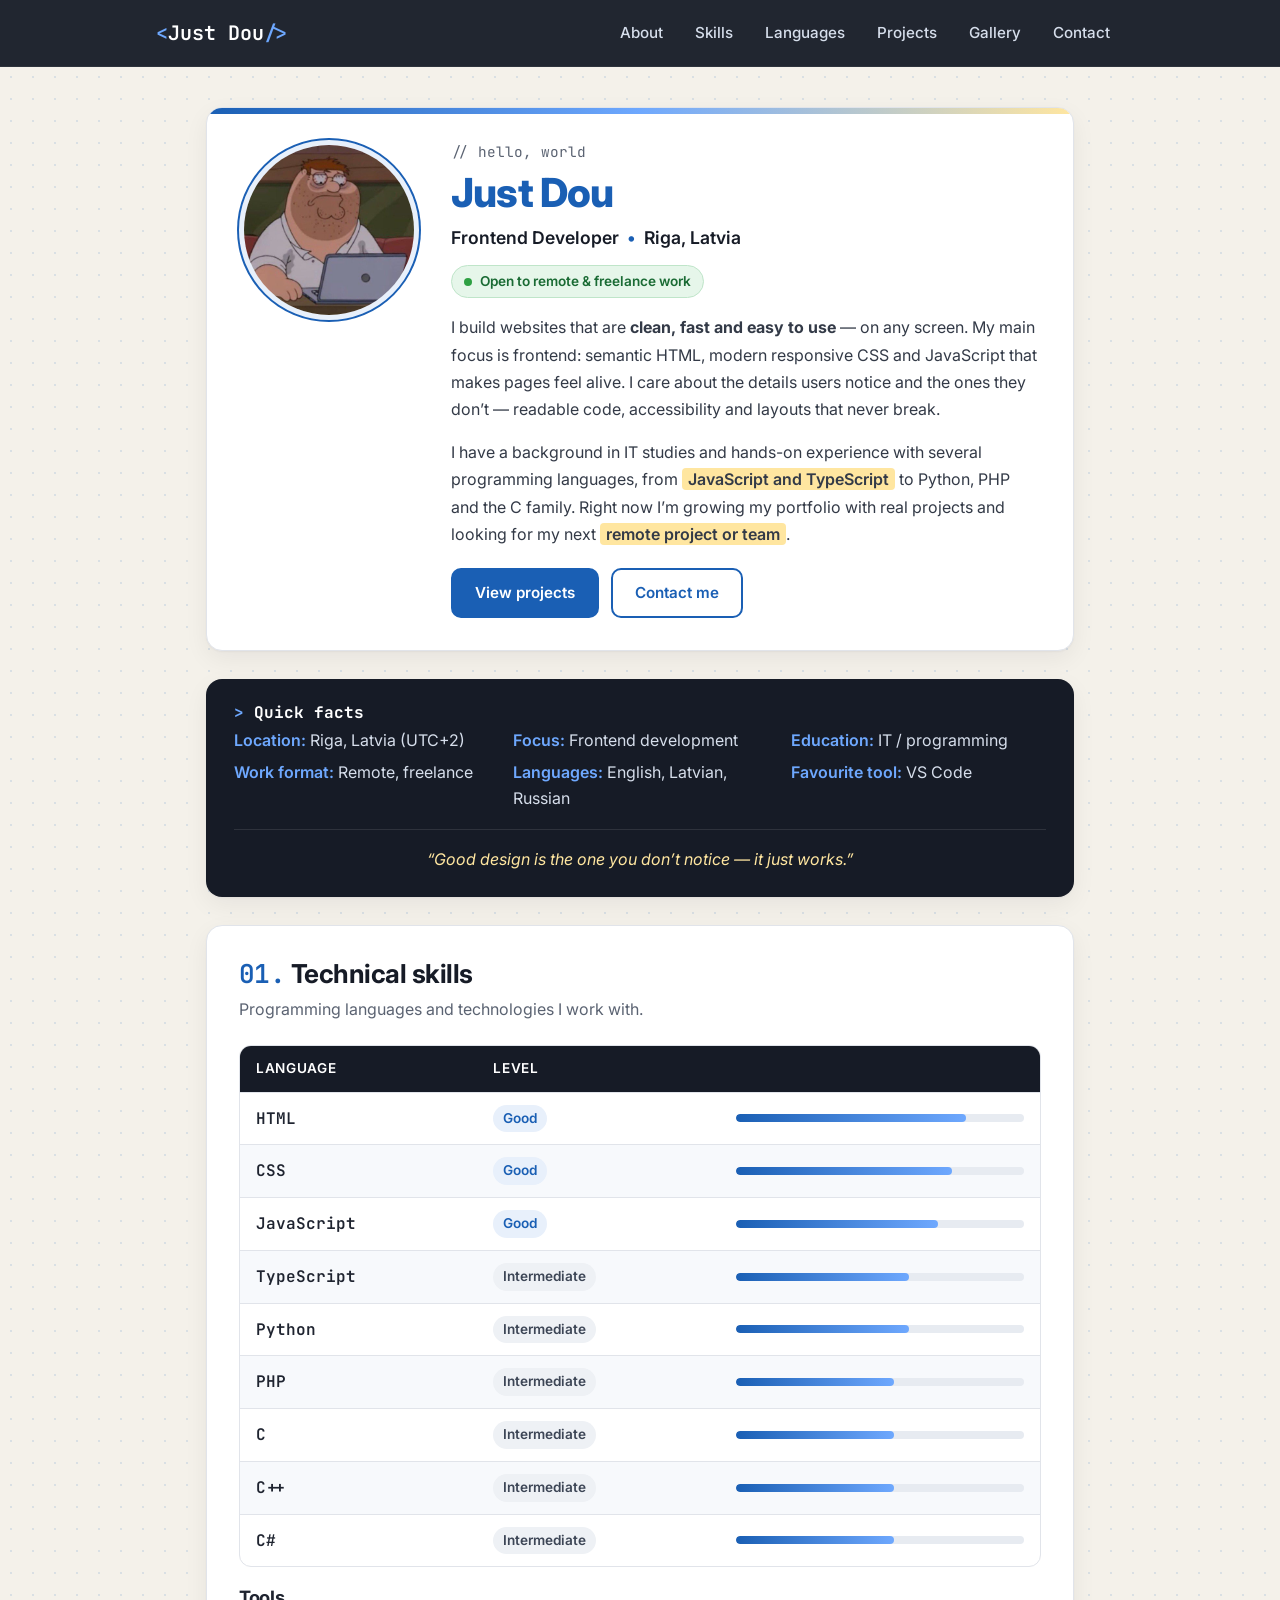
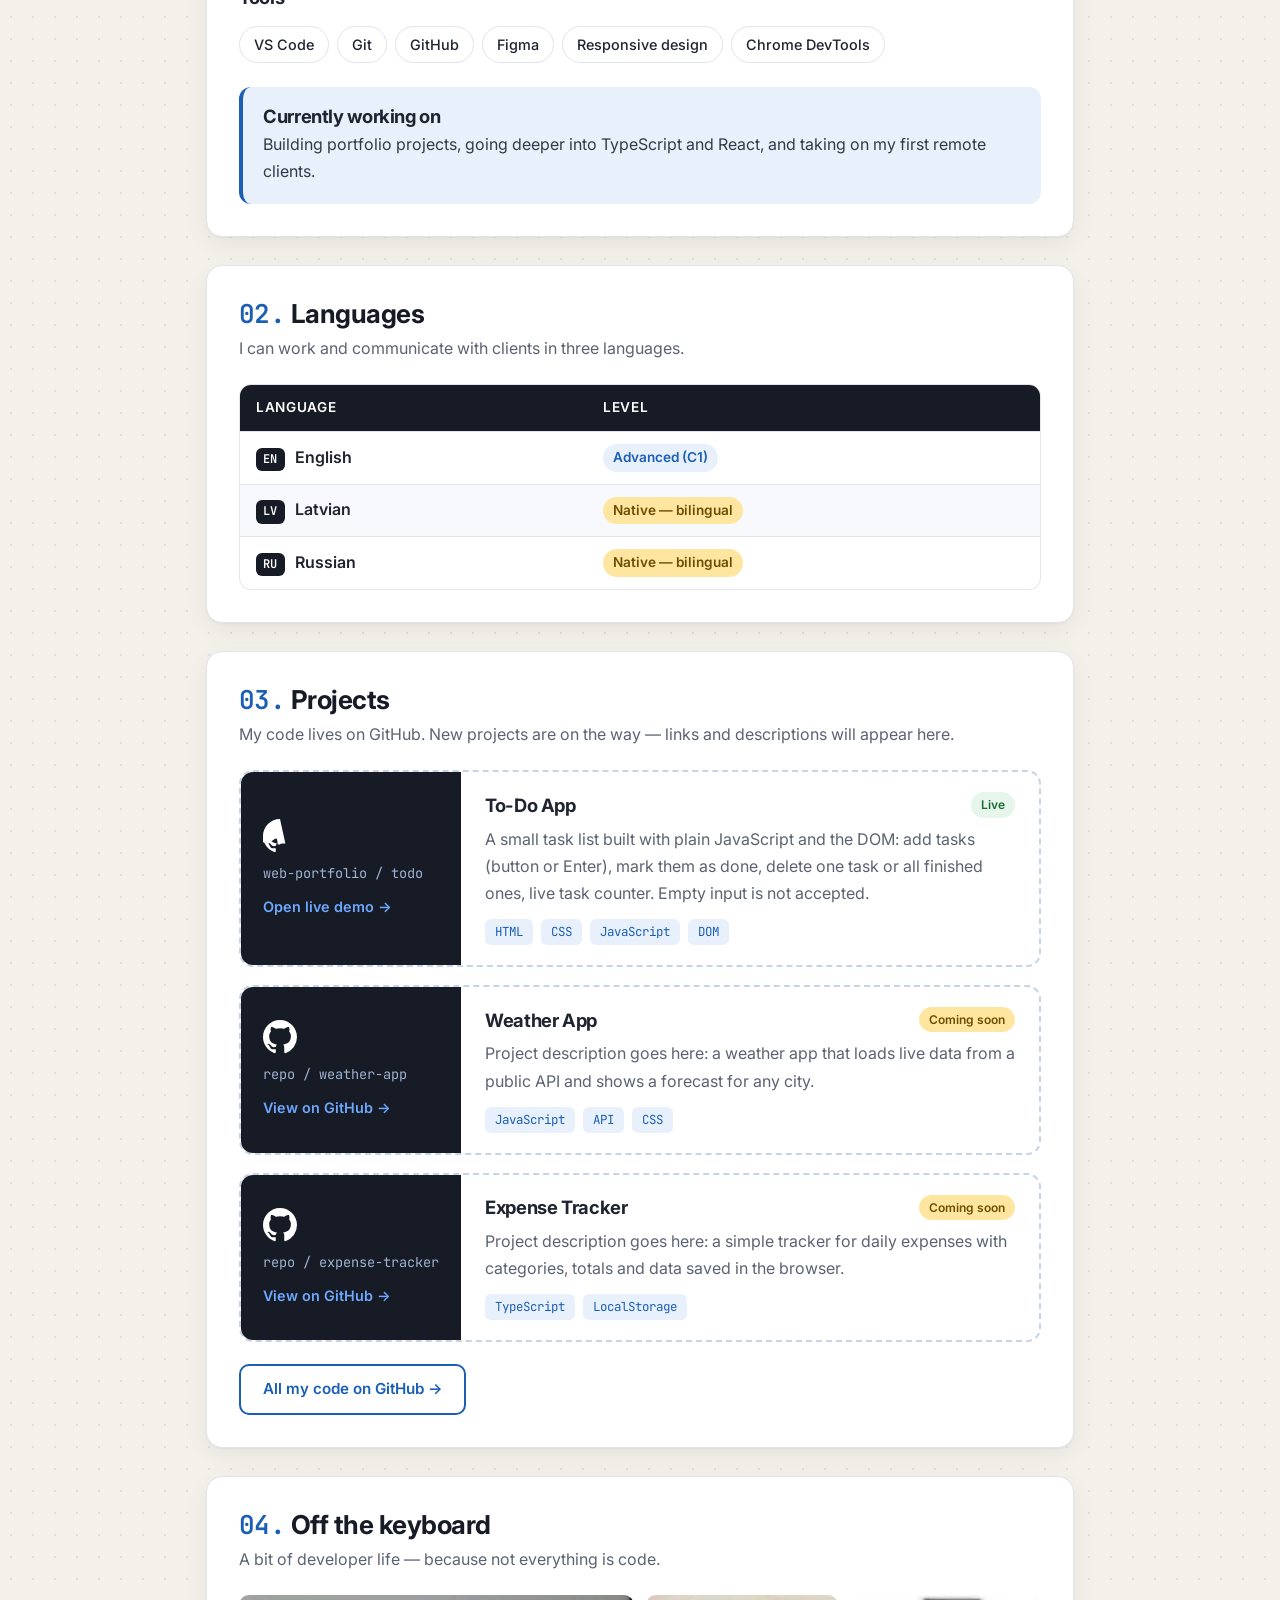
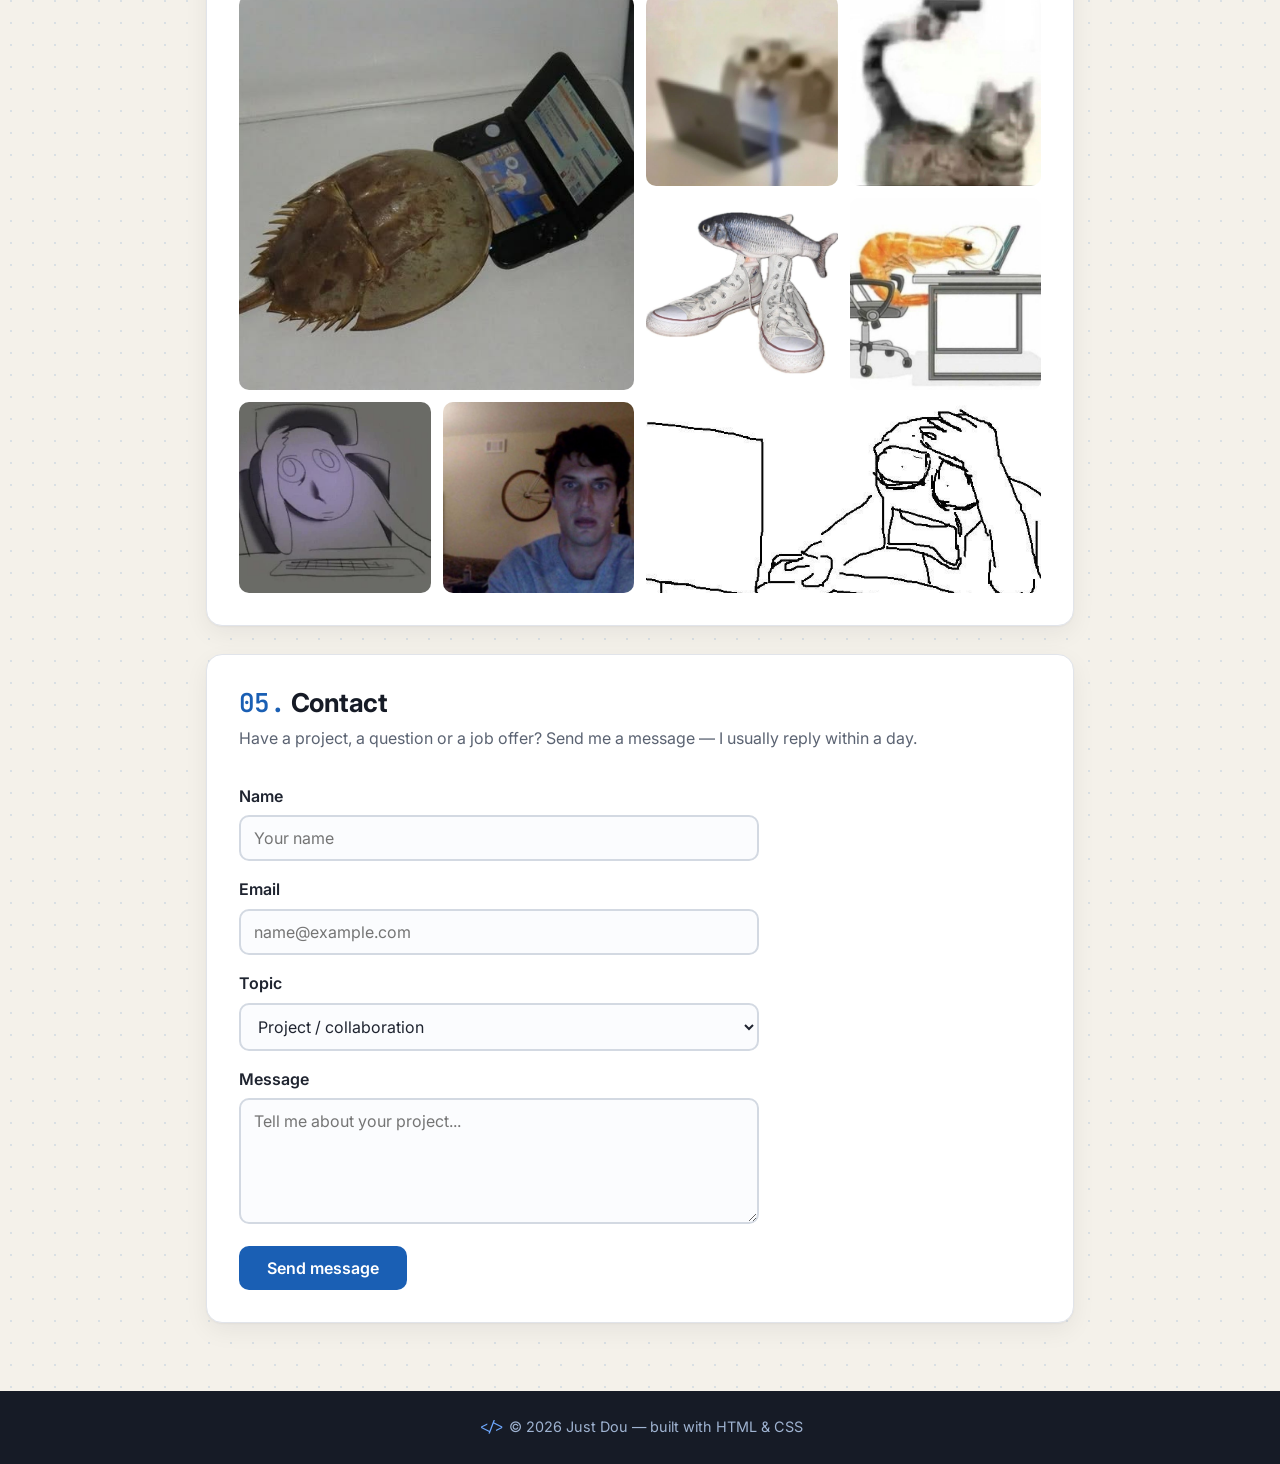
==== commit e60ea9ec: "yes" ====
--- a/index.html
+++ b/index.html
@@ -5,8 +5,8 @@
     <meta name="viewport" content="width=device-width, initial-scale=1">
     <title>Just Dou — Frontend Developer Portfolio</title>
     <meta name="description" content="Just Dou — frontend developer from Riga, Latvia. Portfolio, skills, projects and contacts. Open to remote work.">
-
-    <!-- Google Fonts: Inter for text, JetBrains Mono for the "code" accents -->
+    <link rel="icon" href="data:image/svg+xml,%3Csvg xmlns='http://www.w3.org/2000/svg' viewBox='0 0 32 32'%3E%3Crect width='32' height='32' rx='8' fill='%23161b26'/%3E%3Ctext x='16' y='22' font-family='monospace' font-size='15' font-weight='700' text-anchor='middle' fill='%236ea8fe'%3E%3C/%3E%3C/text%3E%3C/svg%3E">
+
     <link rel="preconnect" href="https://fonts.googleapis.com">
     <link rel="preconnect" href="https://fonts.gstatic.com" crossorigin>
     <link href="https://fonts.googleapis.com/css2?family=Inter:wght@400;500;600;700;800&family=JetBrains+Mono:wght@400;600&display=swap" rel="stylesheet">
@@ -15,7 +15,7 @@
 </head>
 <body>
 
-    <!-- Decorative side frames (visible only on wide screens) -->
+
     <div class="side-frame side-frame--left" aria-hidden="true">
         <span class="side-frame__dots"><i></i><i></i><i></i></span>
         <pre><code>01  const dev = {
@@ -75,7 +75,6 @@
 
     <main>
 
-        <!-- ===== ABOUT / HERO ===== -->
         <section id="about" class="hero">
             <img class="hero__photo" src="diana.jpg" width="180" height="180"
                  alt="Illustrated portrait of Just Dou">
@@ -106,7 +105,7 @@
         </section>
 
         <aside class="facts" aria-labelledby="facts-title">
-            <h3 id="facts-title">Quick facts</h3>
+            <h2 id="facts-title">Quick facts</h2>
             <ul>
                 <li><b>Location:</b> Riga, Latvia (UTC+2)</li>
                 <li><b>Focus:</b> Frontend development</li>
@@ -117,8 +116,6 @@
             </ul>
             <p class="quote">“Good design is the one you don’t notice — it just works.”</p>
         </aside>
-
-        <!-- ===== SKILLS ===== -->
         <section id="skills">
             <h2><span class="mono accent">01.</span> Technical skills</h2>
             <p class="section-intro">Programming languages and technologies I work with.</p>
@@ -198,7 +195,7 @@
             </div>
         </section>
 
-        <!-- ===== SPOKEN LANGUAGES ===== -->
+     
         <section id="languages">
             <h2><span class="mono accent">02.</span> Languages</h2>
             <p class="section-intro">I can work and communicate with clients in three languages.</p>
@@ -212,16 +209,17 @@
                         </tr>
                     </thead>
                     <tbody>
-                        <tr>
-                            <td>🇬🇧 English</td>
+                        
+                        <tr>
+                            <td><span class="lang-code">EN</span> English</td>
                             <td><span class="level level--good">Advanced (C1)</span></td>
                         </tr>
                         <tr>
-                            <td>🇱🇻 Latvian</td>
+                            <td><span class="lang-code">LV</span> Latvian</td>
                             <td><span class="level level--native">Native — bilingual</span></td>
                         </tr>
                         <tr>
-                            <td>🇷🇺 Russian</td>
+                            <td><span class="lang-code">RU</span> Russian</td>
                             <td><span class="level level--native">Native — bilingual</span></td>
                         </tr>
                     </tbody>
@@ -229,7 +227,6 @@
             </div>
         </section>
 
-        <!-- ===== PROJECTS (GitHub) ===== -->
         <section id="projects">
             <h2><span class="mono accent">03.</span> Projects</h2>
             <p class="section-intro">
@@ -238,21 +235,21 @@
 
             <div class="projects">
 
-                <!-- Copy this whole <article> block to add a new project -->
+                
                 <article class="project">
-                    <a class="project__link" href="https://github.com/" target="_blank" rel="noopener">
-                        <svg class="gh-icon" viewBox="0 0 16 16" aria-hidden="true"><path d="M8 0C3.58 0 0 3.58 0 8c0 3.54 2.29 6.53 5.47 7.59.4.07.55-.17.55-.38 0-.19-.01-.82-.01-1.49-2.01.37-2.53-.49-2.69-.94-.09-.23-.48-.94-.82-1.130-.28-.15-.68-.52-.01-.53.63-.01 1.08.58 1.23.82.72 1.21 1.87.87 2.33.66.07-.52.28-.87.51-1.07-1.78-.2-3.64-.89-3.64-3.95 0-.87.31-1.59.82-2.15-.08-.2-.36-1.02.08-2.12 0 0 .67-.21 2.2.82.64-.18 1.32-.27 2-.27.68 0 1.36.09 2 .27 1.53-1.04 2.2-.82 2.2-.82.44 1.1.16 1.92.08 2.12.51.56.82 1.27.82 2.15 0 3.07-1.87 3.75-3.65 3.95.29.25.54.73.54 1.48 0 1.07-.01 1.93-.01 2.2 0 .21.15.46.55.38A8.013 8.013 0 0016 8c0-4.42-3.58-8-8-8z"/></svg>
-                        <span class="project__repo">repo / todo-app</span>
-                        <span class="project__cta">View on GitHub →</span>
+                    <a class="project__link" href="../todo/index.html">
+                        <svg class="gh-icon" viewBox="0 0 16 16" aria-hidden="true"><path d="M8 0C3.58 0 0 3.58 0 8c0 3.54 2.29 6.53 5.47 7.59.4.07.55-.17.55-.38 0-.19-.01-.82-.01-1.49-2.01.37-2.53-.49-2.69-.94-.09-.23-.48-.94-.82-1.13-.28-.15-.68-.52-.01-.53.63-.01 1.08.58 1.23.82.72 1.21 1.87.87 2.33.66.07-.52.28-.87.51-1.07-1.78-.2-3.64-.89-3.64-3.950-.87.31-1.59.82-2.15-.08-.2-.36-1.02.08-2.12 0 0 .67-.21 2.2.82.64-.18 1.32-.27 2-.27.68 0 1.36.09 2 .27 1.53-1.04 2.2-.82 2.2-.82.44 1.1.16 1.92.08 2.12.51.56.82 1.27.82 2.15 0 3.07-1.87 3.75-3.65 3.95.29.25.54.73.54 1.48 0 1.07-.01 1.93-.01 2.2 0 .21.15.46.55.38A8.013 8.013 0 0016 8c0-4.42-3.58-8-8-8z"/></svg>
+                        <span class="project__repo">web-portfolio / todo</span>
+                        <span class="project__cta">Open live demo →</span>
                     </a>
                     <div class="project__info">
                         <div class="project__head">
                             <h3>To-Do App</h3>
-                            <span class="status">Coming soon</span>
+                            <span class="status status--live">Live</span>
                         </div>
-                        <p>Project description goes here: what the app does, what problem it solves and what I learned while building it.</p>
+                        <p>A small task list built with plain JavaScript and the DOM: add tasks (button or Enter), mark them as done, delete one task or all finished ones, live task counter. Empty input is not accepted.</p>
                         <ul class="tags">
-                            <li>HTML</li><li>CSS</li><li>JavaScript</li>
+                            <li>HTML</li><li>CSS</li><li>JavaScript</li><li>DOM</li>
                         </ul>
                     </div>
                 </article>
@@ -294,38 +291,33 @@
                 </article>
 
             </div>
-
             <a class="btn btn--ghost github-all" href="https://github.com/" target="_blank" rel="noopener">All my code on GitHub →</a>
         </section>
-
-        <!-- ===== GALLERY ===== -->
         <section id="gallery">
             <h2><span class="mono accent">04.</span> Off the keyboard</h2>
             <p class="section-intro">A bit of developer life — because not everything is code.</p>
 
             <div class="gallery">
-                <img class="big" src="galerija/1.jpg" alt="A mysterious sea creature">
-                <img src="galerija/2.jpg" alt="Me">
-                <img src="galerija/3.jpg" alt="A cat with a gun">
-                <img src="galerija/4.jpg" alt="A fish in cool sneakers">
-                <img src="galerija/5.jpg" alt="A shrimp at a laptop — the classic programmer posture">
-                <img src="galerija/6.jpg" alt="A programmer on deadline day">
-                <img src="galerija/7.jpg" alt="The code broke">
-                <img src="galerija/8.jpg" alt="The code broke — part 2">
-            </div>
-        </section>
-
-        <!-- ===== CONTACT ===== -->
+                <img class="big" loading="lazy" src="galerija/1.jpg" alt="A mysterious sea creature">
+                <img loading="lazy" src="galerija/2.jpg" alt="Me">
+                <img loading="lazy" src="galerija/3.jpg" alt="A cat with a gun">
+                <img loading="lazy" src="galerija/4.jpg" alt="A fish in cool sneakers">
+                <img loading="lazy" src="galerija/5.jpg" alt="A shrimp at a laptop — the classic programmer posture">
+                <img loading="lazy" src="galerija/6.jpg" alt="A programmer on deadline day">
+                <img loading="lazy" src="galerija/7.jpg" alt="The code broke">
+                <img loading="lazy" src="galerija/8.jpg" alt="The code broke — part 2">
+            </div>
+        </section>
         <section id="contact">
             <h2><span class="mono accent">05.</span> Contact</h2>
             <p class="section-intro">Have a project, a question or a job offer? Send me a message — I usually reply within a day.</p>
 
             <form>
                 <label for="nameField">Name</label>
-                <input type="text" id="nameField" name="name" placeholder="Your name">
+                <input type="text" id="nameField" name="name" placeholder="Your name" autocomplete="name" required>
 
                 <label for="email">Email</label>
-                <input type="email" id="email" name="email" placeholder="name@example.com">
+                <input type="email" id="email" name="email" placeholder="name@example.com" autocomplete="email" required>
 
                 <label for="topic">Topic</label>
                 <select id="topic" name="topic">
@@ -336,7 +328,7 @@
                 </select>
 
                 <label for="message">Message</label>
-                <textarea id="message" name="message" rows="5" placeholder="Tell me about your project..."></textarea>
+                <textarea id="message" name="message" rows="5" placeholder="Tell me about your project..." required></textarea>
 
                 <button type="submit">Send message</button>
             </form>
--- a/style.css
+++ b/style.css
@@ -1,8 +1,4 @@
-/* =========================================================
-   Just Dou — Frontend Developer Portfolio
-   ========================================================= */
-
-/* ----- Colors & shared values ----- */
+
 :root {
     --bg: #f4f1ea;
     --surface: #ffffff;
@@ -30,7 +26,7 @@
 
 html {
     scroll-behavior: smooth;
-    scroll-padding-top: 90px; /* so the sticky header doesn't cover section titles */
+    scroll-padding-top: 90px; 
 }
 
 body {
@@ -38,25 +34,32 @@
     font-family: "Inter", Arial, Helvetica, sans-serif;
     color: var(--text);
     background-color: var(--bg);
-    /* subtle dot grid so the background isn't empty */
+    
     background-image: radial-gradient(rgba(26, 95, 180, 0.12) 1px, transparent 1px);
     background-size: 22px 22px;
     line-height: 1.6;
 }
 
+
+img {
+    max-width: 100%;
+    height: auto;
+}
+
 h1, h2, h3 {
     line-height: 1.2;
     letter-spacing: -0.02em;
 }
 
+
 h1 {
-    font-size: clamp(2rem, 8vw, 3rem); /* min 32px, grows with screen, max 48px */
+    font-size: clamp(1.75rem, 8vw, 2.5rem); 
     font-weight: 800;
     margin: 0 0 6px;
 }
 
 h2 {
-    font-size: 1.625rem;
+    font-size: 1.625rem; 
     font-weight: 700;
     margin: 0 0 6px;
     color: var(--dark);
@@ -96,25 +99,721 @@
     position: absolute;
     width: 1px;
     height: 1px;
+    margin: -1px;
+    padding: 0;
+    border: 0;
     overflow: hidden;
     clip: rect(0 0 0 0);
+    clip-path: inset(50%);
     white-space: nowrap;
 }
 
-/* =========================================================
-   Decorative side frames (only on wide screens)
-   ========================================================= */
+
 .side-frame {
     display: none;
 }
 
-@media (min-width: 1280px) {
+
+.site-header {
+    position: sticky;
+    top: 0;
+    z-index: 10;
+    background-color: rgba(22, 27, 38, 0.95);
+    backdrop-filter: blur(8px);
+    border-bottom: 1px solid rgba(255, 255, 255, 0.06);
+}
+
+.header-inner {
+    max-width: 1000px;
+    margin: 0 auto;
+    padding: 14px 16px;
+    display: flex;
+    align-items: center;
+    justify-content: space-between;
+    gap: 16px;
+    flex-wrap: wrap;
+}
+
+.logo {
+    font-family: var(--mono);
+    font-size: 1.25rem;
+    font-weight: 600;
+    color: #ffffff;
+    text-decoration: none;
+}
+
+.logo__bracket {
+    color: #6ea8fe;
+}
+
+nav ul {
+    list-style: none;
+    margin: 0;
+    padding: 0;
+    display: flex;
+    flex-wrap: wrap;
+    gap: 4px;
+}
+
+nav a {
+    display: inline-block;
+    padding: 7px 14px;
+    color: #d6deeb;
+    text-decoration: none;
+    font-size: 0.95rem;
+    font-weight: 500;
+    border-radius: 999px;
+    transition: background-color 0.2s, color 0.2s;
+}
+
+nav a:hover {
+    background-color: #ffffff;
+    color: var(--dark);
+}
+
+
+.logo:focus-visible,
+nav a:focus-visible,
+.btn:focus-visible,
+.project__link:focus-visible,
+button:focus-visible {
+    outline: 3px solid var(--yellow);
+    outline-offset: 2px;
+}
+
+main {
+    position: relative;
+    z-index: 1;
+    max-width: 900px;
+    margin: 0 auto;
+    padding: 40px 16px;
+}
+
+section {
+    background-color: var(--surface);
+    border: 1px solid var(--border);
+    border-radius: var(--radius);
+    box-shadow: var(--shadow);
+    padding: 32px;
+    margin-bottom: 28px;
+}
+
+.section-intro {
+    margin: 0 0 22px;
+    color: var(--muted);
+}
+
+
+.hero {
+    display: flex;
+    gap: 32px;
+    align-items: flex-start;
+    position: relative;
+    overflow: hidden;
+}
+
+.hero::before {
+    content: "";
+    position: absolute;
+    inset: 0 0 auto 0;
+    height: 6px;
+    background: linear-gradient(90deg, var(--accent), #6ea8fe, var(--yellow));
+}
+
+.hero__photo {
+    flex-shrink: 0;
+    width: 180px;
+    height: 180px; 
+    border-radius: 50%;
+    border: 5px solid var(--accent-soft);
+    box-shadow: 0 0 0 2px var(--accent);
+    object-fit: cover;
+    background-color: var(--accent-soft);
+}
+
+.hero__hello {
+    margin: 0 0 4px;
+    color: var(--muted);
+    font-size: 0.9rem;
+}
+
+#name {
+    color: var(--accent);
+}
+
+.hero__role {
+    margin: 0 0 12px;
+    font-size: 1.1rem;
+    font-weight: 600;
+    color: var(--dark);
+}
+
+.dot {
+    color: var(--accent);
+    margin: 0 4px;
+}
+
+.badge {
+    display: inline-flex;
+    align-items: center;
+    gap: 8px;
+    padding: 5px 12px;
+    font-size: 0.85rem;
+    font-weight: 600;
+    color: #1a6b34;
+    background-color: #e6f6ea;
+    border: 1px solid #bfe5c9;
+    border-radius: 999px;
+}
+
+.badge__pulse {
+    flex-shrink: 0;
+    width: 8px;
+    height: 8px;
+    border-radius: 50%;
+    background-color: var(--green);
+    box-shadow: 0 0 0 0 rgba(46, 160, 67, 0.6);
+    animation: pulse 2s infinite;
+}
+
+@keyframes pulse {
+    70%  { box-shadow: 0 0 0 8px rgba(46, 160, 67, 0); }
+    100% { box-shadow: 0 0 0 0 rgba(46, 160, 67, 0); }
+}
+
+.hero__buttons {
+    display: flex;
+    flex-wrap: wrap;
+    gap: 12px;
+    margin-top: 20px;
+}
+
+
+.btn {
+    display: inline-block;
+    padding: 11px 22px;
+    font-weight: 600;
+    font-size: 0.95rem;
+    text-decoration: none;
+    border: 2px solid transparent; 
+    border-radius: 10px;
+    transition: transform 0.15s, background-color 0.2s, color 0.2s;
+}
+
+.btn:hover {
+    transform: translateY(-2px);
+}
+
+.btn--primary {
+    color: #ffffff;
+    background-color: var(--accent);
+    border-color: var(--accent);
+}
+
+.btn--primary:hover {
+    background-color: var(--accent-dark);
+    border-color: var(--accent-dark);
+}
+
+.btn--ghost {
+    color: var(--accent);
+    border-color: var(--accent);
+}
+
+.btn--ghost:hover {
+    color: #ffffff;
+    background-color: var(--accent);
+}
+
+
+.facts {
+    background-color: var(--dark);
+    color: #d6deeb;
+    border-radius: var(--radius);
+    padding: 24px 28px;
+    margin-bottom: 28px;
+    box-shadow: var(--shadow);
+}
+
+.facts h2 {
+    margin-top: 0;
+    color: #ffffff;
+    font-family: var(--mono);
+    font-size: 1rem;
+    letter-spacing: 0;
+}
+
+.facts h2::before {
+    content: "> ";
+    color: #6ea8fe;
+}
+
+.facts ul {
+    list-style: none;
+    padding: 0;
+    margin: 0;
+    display: grid;
+
+    grid-template-columns: repeat(auto-fit, minmax(min(240px, 100%), 1fr));
+    gap: 6px 24px;
+}
+
+.facts b {
+    color: #6ea8fe;
+    font-weight: 600;
+}
+
+.quote {
+    margin: 18px 0 0;
+    padding-top: 16px;
+    border-top: 1px solid rgba(255, 255, 255, 0.1);
+    font-style: italic;
+    text-align: center;
+    color: var(--yellow);
+}
+
+.table-wrap {
+    overflow-x: auto;
+    border: 1px solid var(--border);
+    border-radius: 12px;
+}
+
+table {
+    width: 100%;
+    border-collapse: collapse;
+}
+
+th, td {
+    text-align: left;
+    padding: 12px 16px;
+    border-bottom: 1px solid var(--border);
+}
+
+tbody tr:last-child td {
+    border-bottom: none;
+}
+
+th {
+    background-color: var(--dark);
+    color: #ffffff;
+    font-size: 0.85rem;
+    font-weight: 600;
+    text-transform: uppercase;
+    letter-spacing: 0.05em;
+}
+
+tbody tr:nth-child(even) {
+    background-color: #f7f9fc;
+}
+
+tbody tr:hover {
+    background-color: var(--accent-soft);
+}
+
+.tech {
+    font-family: var(--mono);
+    font-weight: 600;
+}
+
+.level {
+    display: inline-block;
+    padding: 3px 10px;
+    font-size: 0.85rem;
+    font-weight: 600;
+    border-radius: 999px;
+    background-color: #eef1f5;
+    color: #3d4656;
+    white-space: nowrap;
+}
+
+.level--good {
+    background-color: var(--accent-soft);
+    color: var(--accent);
+}
+
+.level--native {
+    background-color: var(--yellow);
+    color: #6b4e00;
+}
+
+
+.col-bar {
+    display: none;
+    width: 40%;
+}
+
+.bar {
+    display: block;
+    height: 8px;
+    background-color: #e7ebf1;
+    border-radius: 999px;
+    overflow: hidden;
+}
+
+.bar > span {
+    display: block;
+    height: 100%;
+    background: linear-gradient(90deg, var(--accent), #6ea8fe);
+    border-radius: 999px;
+}
+
+.lang-table td:first-child {
+    font-weight: 600;
+}
+
+.lang-code {
+    display: inline-block;
+    min-width: 2.4em;
+    margin-right: 6px;
+    padding: 2px 6px;
+    font-family: var(--mono);
+    font-size: 0.75rem;
+    text-align: center;
+    color: #ffffff;
+    background-color: var(--dark);
+    border-radius: 6px;
+}
+
+.chips,
+.tags {
+    list-style: none;
+    padding: 0;
+    margin: 0;
+    display: flex;
+    flex-wrap: wrap;
+    gap: 8px;
+}
+
+.chips li {
+    padding: 6px 14px;
+    font-size: 0.9rem;
+    font-weight: 500;
+    background-color: var(--surface);
+    border: 1px solid var(--border);
+    border-radius: 999px;
+}
+
+
+.card {
+    max-width: 100%;
+    margin-top: 24px;
+    padding: 18px 20px;
+    border-left: 4px solid var(--accent);
+    border-radius: 12px;
+    background-color: var(--accent-soft);
+}
+
+.card h3 {
+    margin: 0 0 4px;
+}
+
+.card p {
+    margin: 0;
+}
+
+
+.projects {
+    display: grid;
+    gap: 18px;
+}
+
+.project {
+    display: grid;
+    grid-template-columns: 1fr;
+    border: 2px dashed #c7d3e6;
+    border-radius: 14px;
+    overflow: hidden;
+    transition: border-color 0.2s, box-shadow 0.2s;
+}
+
+.project:hover {
+    border-color: var(--accent);
+    box-shadow: var(--shadow);
+}
+
+.project__link {
+    display: flex;
+    flex-direction: row;
+    flex-wrap: wrap;
+    align-items: center;
+    gap: 10px;
+    padding: 22px;
+    background-color: var(--dark);
+    color: #ffffff;
+    text-decoration: none;
+}
+
+.gh-icon {
+    width: 34px;
+    height: 34px;
+    fill: #ffffff;
+}
+
+.project__repo {
+    font-family: var(--mono);
+    font-size: 0.85rem;
+    color: #9fb3d1;
+    word-break: break-word;
+}
+
+.project__cta {
+    font-weight: 600;
+    font-size: 0.9rem;
+    color: #6ea8fe;
+}
+
+.project__link:hover .project__cta {
+    text-decoration: underline;
+}
+
+.project__info {
+    padding: 20px 24px;
+}
+
+.project__head {
+    display: flex;
+    align-items: center;
+    justify-content: space-between;
+    gap: 10px;
+    flex-wrap: wrap;
+}
+
+.project__head h3 {
+    margin: 0;
+}
+
+.status {
+    padding: 3px 10px;
+    font-size: 0.75rem;
+    font-weight: 600;
+    color: #6b4e00;
+    background-color: var(--yellow);
+    border-radius: 999px;
+}
+
+.status--live {
+    color: #1a6b34;
+    background-color: #e6f6ea;
+}
+
+.project__info p {
+    margin: 8px 0 12px;
+    color: var(--muted);
+}
+
+.tags li {
+    padding: 3px 10px;
+    font-family: var(--mono);
+    font-size: 0.78rem;
+    color: var(--accent);
+    background-color: var(--accent-soft);
+    border-radius: 6px;
+}
+
+.github-all {
+    margin-top: 22px;
+}
+
+.gallery {
+    display: grid;
+    grid-template-columns: repeat(2, 1fr);
+    gap: 12px;
+}
+
+.gallery img {
+    display: block;
+    width: 100%;
+    aspect-ratio: 1 / 1;
+    object-fit: cover;
+    border-radius: 10px;
+    background-color: var(--accent-soft);
+    transition: transform 0.2s;
+}
+
+.gallery img:hover {
+    transform: scale(1.03);
+}
+
+form {
+    display: grid;
+    gap: 6px;
+    max-width: 520px;
+}
+
+label {
+    font-weight: 600;
+    margin-top: 10px;
+}
+
+input, select, textarea {
+    font-family: inherit;
+    font-size: 1rem; 
+    padding: 11px 13px;
+    border: 2px solid #d3d9e2;
+    border-radius: 10px;
+    background-color: #fbfcfe;
+    color: var(--text);
+    min-width: 0; 
+}
+
+textarea {
+    resize: vertical;
+}
+
+input:focus, select:focus, textarea:focus {
+    outline: 3px solid rgba(26, 95, 180, 0.25);
+    outline-offset: 0;
+    border-color: var(--accent);
+}
+
+form button {
+    justify-self: start;
+    margin-top: 16px;
+    padding: 12px 28px;
+    font-family: inherit;
+    font-size: 1rem;
+    font-weight: 600;
+    color: #ffffff;
+    background-color: var(--accent);
+    border: none;
+    border-radius: 10px;
+    cursor: pointer;
+    transition: background-color 0.2s, transform 0.15s;
+}
+
+form button:hover {
+    background-color: var(--accent-dark);
+    transform: translateY(-2px);
+}
+
+
+footer {
+    position: relative;
+    z-index: 1;
+    background-color: var(--dark);
+    text-align: center;
+    padding: 24px 16px;
+}
+
+footer p {
+    margin: 0;
+    color: #9fb3d1;
+    font-size: 0.9rem;
+}
+
+footer .mono {
+    color: #6ea8fe;
+}
+
+
+@media (prefers-reduced-motion: reduce) {
+    * {
+        animation: none !important;
+        transition: none !important;
+        scroll-behavior: auto !important;
+    }
+}
+
+
+
+@media (max-width: 600px) {
+    nav {
+        width: 100%;
+    }
+
+    nav ul {
+        display: grid;
+        grid-template-columns: repeat(2, 1fr); 
+        gap: 6px;
+    }
+
+    nav a {
+        display: block;
+        text-align: center;
+        padding: 7px 6px;
+        font-size: 0.9rem;
+    }
+
+    .header-inner {
+        justify-content: center;
+    }
+
+   
+    .site-header {
+        position: static;
+    }
+
+    html {
+        scroll-padding-top: 12px;
+    }
+
+    section {
+        padding: 22px 18px;
+    }
+
+    .facts {
+        padding: 22px 18px;
+    }
+
+
+    .hero {
+        flex-direction: column;
+        align-items: center;
+        text-align: center;
+    }
+
+    .hero__text p:not(.hero__hello):not(.hero__role) {
+        text-align: left;
+    }
+
+    .hero__buttons {
+        justify-content: center;
+    }
+}
+
+@media (min-width: 600px) {
+    .gallery {
+        grid-template-columns: repeat(4, 1fr);
+    }
+
+    .gallery .big {
+        grid-column: span 2;
+        grid-row: span 2;
+    }
+
+
+    .gallery img:last-child {
+        grid-column: span 2;
+        aspect-ratio: auto;
+        height: auto;
+        align-self: stretch;
+        contain: size;
+    }
+
+    .project {
+        grid-template-columns: 220px 1fr;
+    }
+
+    .project__link {
+        flex-direction: column;
+        flex-wrap: nowrap;
+        align-items: flex-start;
+        justify-content: center;
+    }
+
+    .col-bar {
+        display: table-cell;
+    }
+}
+
+
+@media (min-width: 1440px) {
     .side-frame {
         display: block;
         position: fixed;
         top: 120px;
-        width: calc((100vw - 900px) / 2 - 64px);
-        max-width: 280px;
+        width: calc((100vw - 900px) / 2 - 48px);
+        max-width: 300px;
         padding: 38px 18px 18px;
         background-color: rgba(22, 27, 38, 0.92);
         border: 1px solid rgba(255, 255, 255, 0.08);
@@ -129,12 +828,12 @@
     }
 
     .side-frame--left {
-        left: 32px;
+        left: 24px;
         transform: rotate(-2deg);
     }
 
     .side-frame--right {
-        right: 32px;
+        right: 24px;
         top: 220px;
         transform: rotate(2deg);
     }
@@ -170,668 +869,4 @@
         font-size: 11px;
         color: #6b7a90;
     }
-}
-
-/* =========================================================
-   Header & navigation
-   ========================================================= */
-.site-header {
-    position: sticky;
-    top: 0;
-    z-index: 10;
-    background-color: rgba(22, 27, 38, 0.95);
-    backdrop-filter: blur(8px);
-    border-bottom: 1px solid rgba(255, 255, 255, 0.06);
-}
-
-.header-inner {
-    max-width: 1000px;
-    margin: 0 auto;
-    padding: 14px 16px;
-    display: flex;
-    align-items: center;
-    justify-content: space-between;
-    gap: 16px;
-    flex-wrap: wrap;
-}
-
-.logo {
-    font-family: var(--mono);
-    font-size: 1.25rem;
-    font-weight: 600;
-    color: #ffffff;
-    text-decoration: none;
-}
-
-.logo__bracket {
-    color: #6ea8fe;
-}
-
-nav ul {
-    list-style: none;
-    margin: 0;
-    padding: 0;
-    display: flex;
-    flex-wrap: wrap;
-    gap: 4px;
-}
-
-nav a {
-    display: inline-block;
-    padding: 7px 14px;
-    color: #d6deeb;
-    text-decoration: none;
-    font-size: 0.95rem;
-    font-weight: 500;
-    border-radius: 999px;
-    transition: background-color 0.2s, color 0.2s;
-}
-
-nav a:hover {
-    background-color: #ffffff;
-    color: var(--dark);
-}
-
-nav a:focus-visible,
-.btn:focus-visible,
-.project__link:focus-visible {
-    outline: 3px solid var(--yellow);
-    outline-offset: 2px;
-}
-
-/* =========================================================
-   Layout
-   ========================================================= */
-main {
-    position: relative;
-    z-index: 1;
-    max-width: 900px;
-    margin: 0 auto;
-    padding: 40px 16px;
-}
-
-section {
-    background-color: var(--surface);
-    border: 1px solid var(--border);
-    border-radius: var(--radius);
-    box-shadow: var(--shadow);
-    padding: 32px;
-    margin-bottom: 28px;
-}
-
-.section-intro {
-    margin: 0 0 22px;
-    color: var(--muted);
-}
-
-/* =========================================================
-   Hero / About
-   ========================================================= */
-.hero {
-    display: flex;
-    gap: 32px;
-    align-items: flex-start;
-    position: relative;
-    overflow: hidden;
-}
-
-/* blue strip on top of the hero card */
-.hero::before {
-    content: "";
-    position: absolute;
-    inset: 0 0 auto 0;
-    height: 6px;
-    background: linear-gradient(90deg, var(--accent), #6ea8fe, var(--yellow));
-}
-
-.hero__photo {
-    flex-shrink: 0;
-    border-radius: 50%;
-    border: 5px solid var(--accent-soft);
-    box-shadow: 0 0 0 2px var(--accent);
-    object-fit: cover;
-    background-color: var(--accent-soft);
-}
-
-.hero__hello {
-    margin: 0 0 4px;
-    color: var(--muted);
-    font-size: 0.9rem;
-}
-
-#name {
-    color: var(--accent);
-}
-
-.hero__role {
-    margin: 0 0 12px;
-    font-size: 1.1rem;
-    font-weight: 600;
-    color: var(--dark);
-}
-
-.dot {
-    color: var(--accent);
-    margin: 0 4px;
-}
-
-.badge {
-    display: inline-flex;
-    align-items: center;
-    gap: 8px;
-    padding: 5px 12px;
-    font-size: 0.85rem;
-    font-weight: 600;
-    color: #1a6b34;
-    background-color: #e6f6ea;
-    border: 1px solid #bfe5c9;
-    border-radius: 999px;
-}
-
-.badge__pulse {
-    width: 8px;
-    height: 8px;
-    border-radius: 50%;
-    background-color: var(--green);
-    box-shadow: 0 0 0 0 rgba(46, 160, 67, 0.6);
-    animation: pulse 2s infinite;
-}
-
-@keyframes pulse {
-    70%  { box-shadow: 0 0 0 8px rgba(46, 160, 67, 0); }
-    100% { box-shadow: 0 0 0 0 rgba(46, 160, 67, 0); }
-}
-
-.hero__buttons {
-    display: flex;
-    flex-wrap: wrap;
-    gap: 12px;
-    margin-top: 20px;
-}
-
-/* ----- Buttons ----- */
-.btn {
-    display: inline-block;
-    padding: 11px 22px;
-    font-weight: 600;
-    font-size: 0.95rem;
-    text-decoration: none;
-    border-radius: 10px;
-    transition: transform 0.15s, background-color 0.2s, color 0.2s;
-}
-
-.btn:hover {
-    transform: translateY(-2px);
-}
-
-.btn--primary {
-    color: #ffffff;
-    background-color: var(--accent);
-}
-
-.btn--primary:hover {
-    background-color: var(--accent-dark);
-}
-
-.btn--ghost {
-    color: var(--accent);
-    border: 2px solid var(--accent);
-}
-
-.btn--ghost:hover {
-    color: #ffffff;
-    background-color: var(--accent);
-}
-
-/* =========================================================
-   Quick facts
-   ========================================================= */
-.facts {
-    background-color: var(--dark);
-    color: #d6deeb;
-    border-radius: var(--radius);
-    padding: 24px 28px;
-    margin-bottom: 28px;
-    box-shadow: var(--shadow);
-}
-
-.facts h3 {
-    margin-top: 0;
-    color: #ffffff;
-    font-family: var(--mono);
-    font-size: 1rem;
-}
-
-.facts h3::before {
-    content: "> ";
-    color: #6ea8fe;
-}
-
-.facts ul {
-    list-style: none;
-    padding: 0;
-    margin: 0;
-    display: grid;
-    grid-template-columns: repeat(auto-fit, minmax(240px, 1fr));
-    gap: 6px 24px;
-}
-
-.facts b {
-    color: #6ea8fe;
-    font-weight: 600;
-}
-
-.quote {
-    margin: 18px 0 0;
-    padding-top: 16px;
-    border-top: 1px solid rgba(255, 255, 255, 0.1);
-    font-style: italic;
-    text-align: center;
-    color: var(--yellow);
-}
-
-/* =========================================================
-   Tables (skills + languages)
-   ========================================================= */
-.table-wrap {
-    overflow-x: auto;
-    border: 1px solid var(--border);
-    border-radius: 12px;
-}
-
-table {
-    width: 100%;
-    border-collapse: collapse;
-}
-
-th, td {
-    text-align: left;
-    padding: 12px 16px;
-    border-bottom: 1px solid var(--border);
-}
-
-tbody tr:last-child td {
-    border-bottom: none;
-}
-
-th {
-    background-color: var(--dark);
-    color: #ffffff;
-    font-size: 0.85rem;
-    font-weight: 600;
-    text-transform: uppercase;
-    letter-spacing: 0.05em;
-}
-
-tbody tr:nth-child(even) {
-    background-color: #f7f9fc;
-}
-
-tbody tr:hover {
-    background-color: var(--accent-soft);
-}
-
-.tech {
-    font-family: var(--mono);
-    font-weight: 600;
-}
-
-.level {
-    display: inline-block;
-    padding: 3px 10px;
-    font-size: 0.85rem;
-    font-weight: 600;
-    border-radius: 999px;
-    background-color: #eef1f5;
-    color: #3d4656;
-    white-space: nowrap;
-}
-
-.level--good {
-    background-color: var(--accent-soft);
-    color: var(--accent);
-}
-
-.level--native {
-    background-color: var(--yellow);
-    color: #6b4e00;
-}
-
-.col-bar {
-    width: 40%;
-}
-
-.bar {
-    display: block;
-    height: 8px;
-    background-color: #e7ebf1;
-    border-radius: 999px;
-    overflow: hidden;
-}
-
-.bar > span {
-    display: block;
-    height: 100%;
-    background: linear-gradient(90deg, var(--accent), #6ea8fe);
-    border-radius: 999px;
-}
-
-.lang-table td:first-child {
-    font-weight: 600;
-}
-
-/* ----- Chips (tools, tags) ----- */
-.chips,
-.tags {
-    list-style: none;
-    padding: 0;
-    margin: 0;
-    display: flex;
-    flex-wrap: wrap;
-    gap: 8px;
-}
-
-.chips li {
-    padding: 6px 14px;
-    font-size: 0.9rem;
-    font-weight: 500;
-    background-color: var(--surface);
-    border: 1px solid var(--border);
-    border-radius: 999px;
-}
-
-.card {
-    max-width: 100%;
-    margin-top: 24px;
-    padding: 18px 20px;
-    border-left: 4px solid var(--accent);
-    border-radius: 12px;
-    background-color: var(--accent-soft);
-}
-
-.card h3 {
-    margin: 0 0 4px;
-}
-
-.card p {
-    margin: 0;
-}
-
-/* =========================================================
-   Projects (GitHub frames)
-   ========================================================= */
-.projects {
-    display: grid;
-    gap: 18px;
-}
-
-.project {
-    display: grid;
-    grid-template-columns: 220px 1fr;
-    border: 2px dashed #c7d3e6;
-    border-radius: 14px;
-    overflow: hidden;
-    transition: border-color 0.2s, box-shadow 0.2s;
-}
-
-.project:hover {
-    border-color: var(--accent);
-    box-shadow: var(--shadow);
-}
-
-/* left side: GitHub link */
-.project__link {
-    display: flex;
-    flex-direction: column;
-    justify-content: center;
-    gap: 10px;
-    padding: 22px;
-    background-color: var(--dark);
-    color: #ffffff;
-    text-decoration: none;
-}
-
-.gh-icon {
-    width: 34px;
-    height: 34px;
-    fill: #ffffff;
-}
-
-.project__repo {
-    font-family: var(--mono);
-    font-size: 0.85rem;
-    color: #9fb3d1;
-    word-break: break-word;
-}
-
-.project__cta {
-    font-weight: 600;
-    font-size: 0.9rem;
-    color: #6ea8fe;
-}
-
-.project__link:hover .project__cta {
-    text-decoration: underline;
-}
-
-/* right side: description */
-.project__info {
-    padding: 20px 24px;
-}
-
-.project__head {
-    display: flex;
-    align-items: center;
-    justify-content: space-between;
-    gap: 10px;
-    flex-wrap: wrap;
-}
-
-.project__head h3 {
-    margin: 0;
-}
-
-.status {
-    padding: 3px 10px;
-    font-size: 0.75rem;
-    font-weight: 600;
-    color: #6b4e00;
-    background-color: var(--yellow);
-    border-radius: 999px;
-}
-
-.project__info p {
-    margin: 8px 0 12px;
-    color: var(--muted);
-}
-
-.tags li {
-    padding: 3px 10px;
-    font-family: var(--mono);
-    font-size: 0.78rem;
-    color: var(--accent);
-    background-color: var(--accent-soft);
-    border-radius: 6px;
-}
-
-.github-all {
-    margin-top: 22px;
-}
-
-/* =========================================================
-   Gallery
-   ========================================================= */
-.gallery {
-    display: grid;
-    grid-template-columns: repeat(2, 1fr); /* mobile first: 2 columns */
-    gap: 12px;
-}
-
-.gallery img {
-    display: block;
-    width: 100%;
-    aspect-ratio: 1 / 1;
-    object-fit: cover;
-    border-radius: 10px;
-    background-color: var(--accent-soft);
-    transition: transform 0.2s;
-}
-
-.gallery img:hover {
-    transform: scale(1.03);
-}
-
-@media (min-width: 600px) {
-    .gallery {
-        grid-template-columns: repeat(4, 1fr);
-    }
-    .gallery .big {
-        grid-column: span 2;
-        grid-row: span 2;
-    }
-    /* last photo is wide, so the grid has no empty cell */
-    .gallery img:last-child {
-        grid-column: span 2;
-        aspect-ratio: auto;
-        height: 100%;
-    }
-}
-
-/* =========================================================
-   Contact form
-   ========================================================= */
-form {
-    display: grid;
-    gap: 6px;
-    max-width: 520px;
-}
-
-label {
-    font-weight: 600;
-    margin-top: 10px;
-}
-
-input, select, textarea {
-    font-family: inherit;
-    font-size: 16px;
-    padding: 11px 13px;
-    border: 2px solid #d3d9e2;
-    border-radius: 10px;
-    background-color: #fbfcfe;
-    color: var(--text);
-    min-width: 0; /* fields never overflow the section on small screens */
-}
-
-input:focus, select:focus, textarea:focus {
-    outline: 3px solid rgba(26, 95, 180, 0.25);
-    outline-offset: 0;
-    border-color: var(--accent);
-}
-
-button {
-    justify-self: start;
-    margin-top: 16px;
-    padding: 12px 28px;
-    font-family: inherit;
-    font-size: 16px;
-    font-weight: 600;
-    color: #ffffff;
-    background-color: var(--accent);
-    border: none;
-    border-radius: 10px;
-    cursor: pointer;
-    transition: background-color 0.2s, transform 0.15s;
-}
-
-button:hover {
-    background-color: var(--accent-dark);
-    transform: translateY(-2px);
-}
-
-/* =========================================================
-   Footer
-   ========================================================= */
-footer {
-    position: relative;
-    z-index: 1;
-    background-color: var(--dark);
-    text-align: center;
-    padding: 24px 16px;
-}
-
-footer p {
-    margin: 0;
-    color: #9fb3d1;
-    font-size: 0.9rem;
-}
-
-footer .mono {
-    color: #6ea8fe;
-}
-
-/* =========================================================
-   Mobile (600px and less)
-   ========================================================= */
-@media (max-width: 600px) {
-    .header-inner {
-        justify-content: center;
-    }
-
-    nav {
-        width: 100%;
-    }
-
-    nav ul {
-        display: grid;
-        grid-template-columns: repeat(3, 1fr);
-        gap: 6px;
-    }
-
-    nav a {
-        display: block;
-        text-align: center;
-        padding: 7px 6px;
-        font-size: 0.9rem;
-    }
-
-    section {
-        padding: 22px 18px;
-    }
-
-    .hero {
-        flex-direction: column;
-        align-items: center;
-        text-align: center;
-    }
-
-    .hero__text p:not(.hero__hello):not(.hero__role) {
-        text-align: left;
-    }
-
-    .hero__buttons {
-        justify-content: center;
-    }
-
-    .project {
-        grid-template-columns: 1fr; /* link on top, description below */
-    }
-
-    .project__link {
-        flex-direction: row;
-        flex-wrap: wrap;
-        align-items: center;
-    }
-
-    .col-bar {
-        display: none; /* hide progress bars on narrow screens */
-    }
-}
-
-/* Respect users who prefer less motion */
-@media (prefers-reduced-motion: reduce) {
-    * {
-        animation: none !important;
-        transition: none !important;
-        scroll-behavior: auto !important;
-    }
 }
